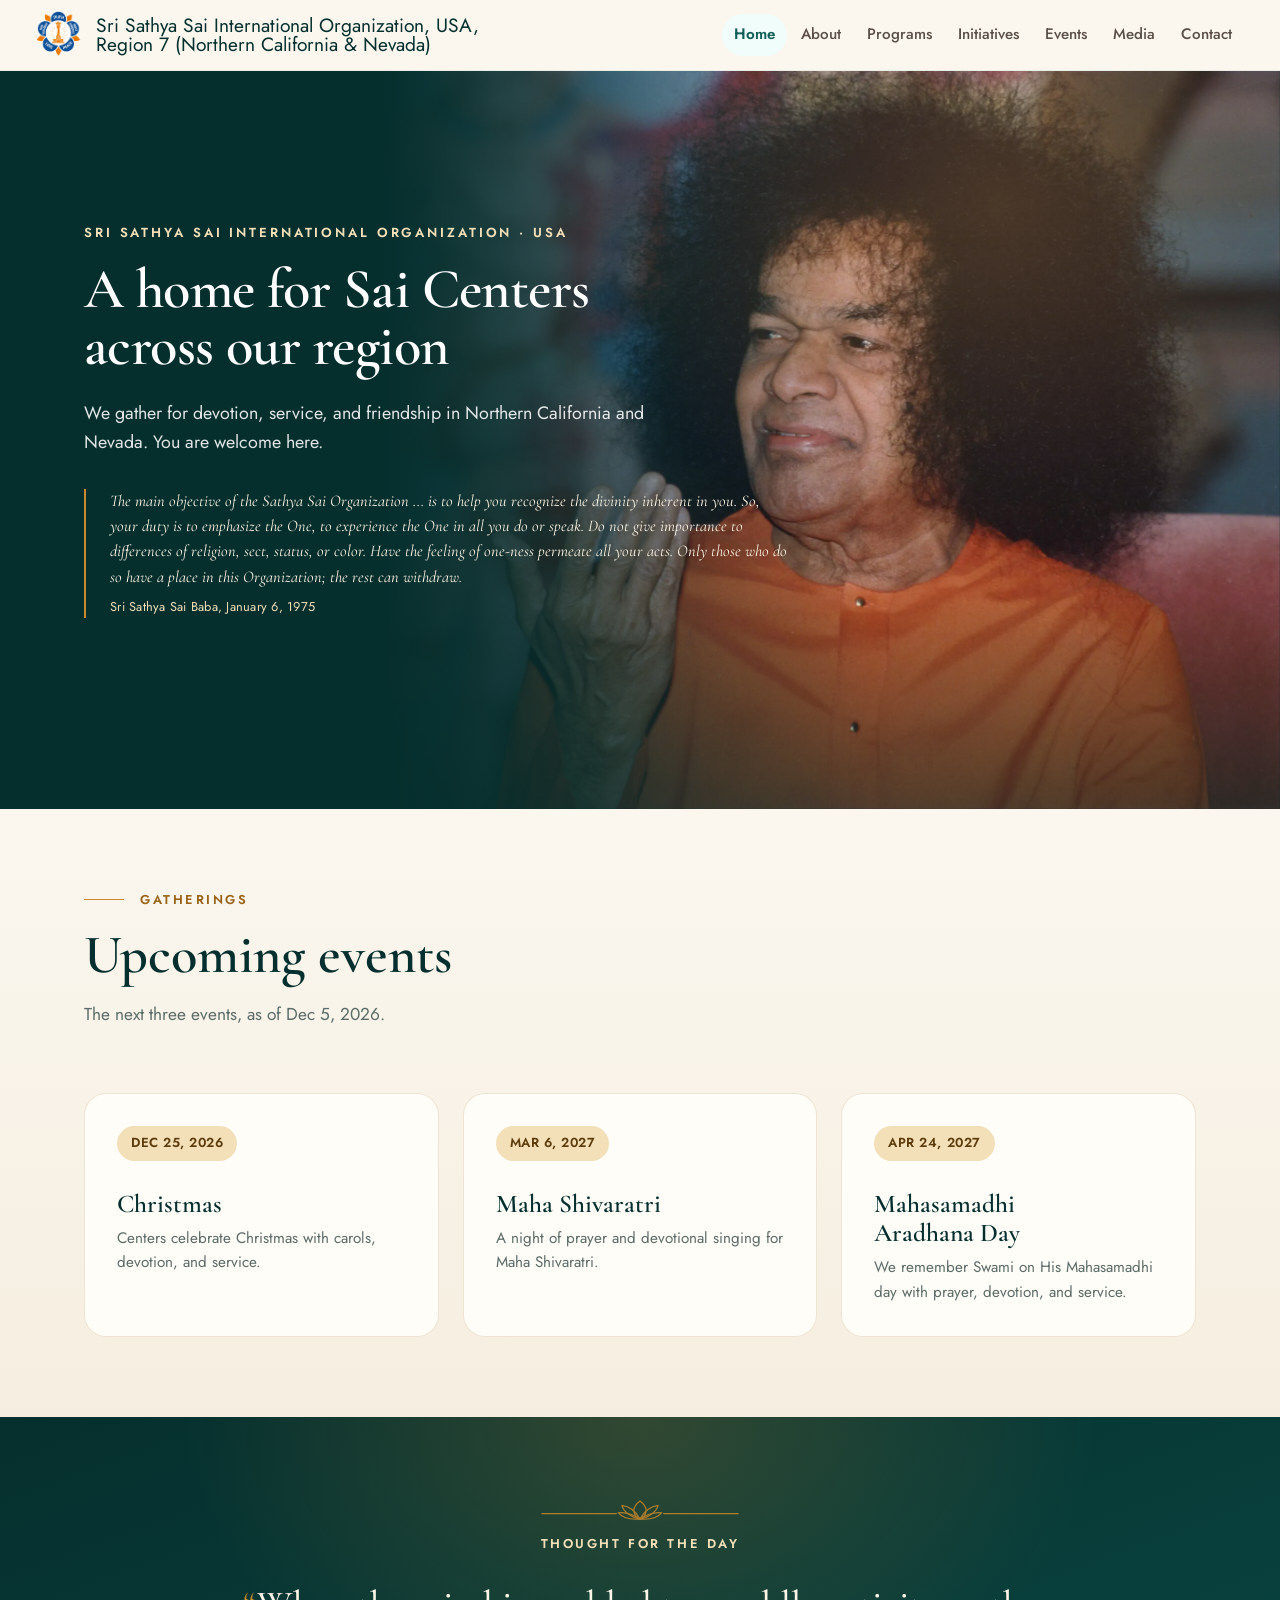
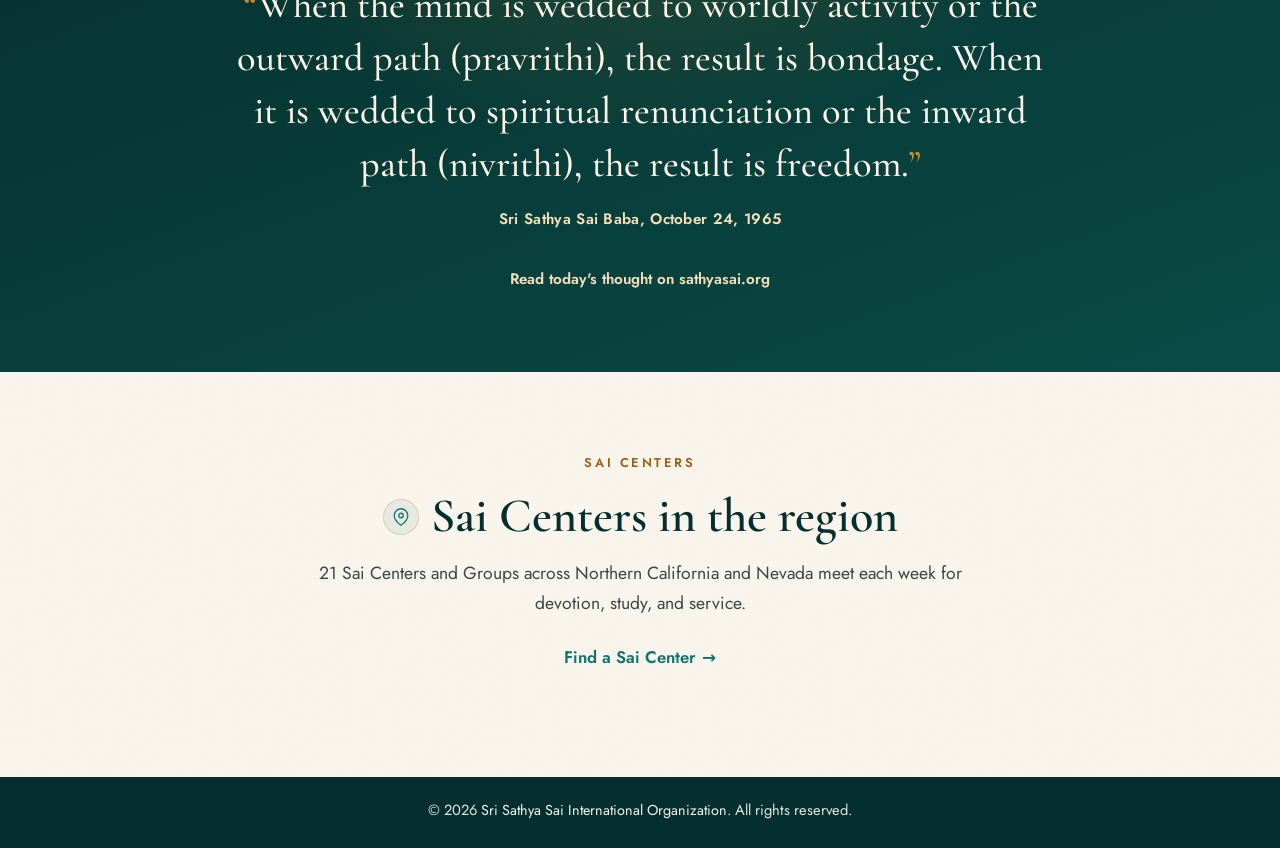
==== index.html @ f4728086 "Preview: put Media above Medical, add Lakshman, and link Thought for the Day to sathyasai.org. Local" ====
<!DOCTYPE html>

<html lang="en">
<head>
<meta charset="utf-8"/>
<meta content="width=device-width, initial-scale=1" name="viewport"/>
<title>Sathya Sai Baba Centers in the Bay Area &amp; Nevada | Region 7</title>
<meta name="description" content="Sri Sathya Sai Baba Centers of USA Region 7 (SSIO) in the Bay Area, Northern California and Nevada. Find a Sai Center near you, bhajans, SSE (Bal Vikas) and service."/>
<meta name="keywords" content="Sathya Sai Baba, Sai Center near me, Sai Centers Bay Area, Sathya Sai Nevada, Region 7, SSIO, SSO, bhajans, SSE, Bal Vikas, SaiCares"/>
<link rel="canonical" href="https://lakshmisravyavedantham.github.io/region7-mockup-a/"/>
<link rel="icon" href="images/new_logo2.png" type="image/png"/>
<meta property="og:type" content="website"/>
<meta property="og:site_name" content="Region 7 Sai Centers"/>
<meta property="og:locale" content="en_US"/>
<meta property="og:url" content="https://lakshmisravyavedantham.github.io/region7-mockup-a/"/>
<meta property="og:title" content="Sathya Sai Baba Centers in the Bay Area &amp; Nevada | Region 7"/>
<meta property="og:description" content="Sri Sathya Sai Baba Centers of USA Region 7 (SSIO) in the Bay Area, Northern California and Nevada. Find a Sai Center near you, bhajans, SSE (Bal Vikas) and service."/>
<meta property="og:image" content="https://lakshmisravyavedantham.github.io/region7-mockup-a/images/ssio-logo.png"/>
<meta property="og:image:width" content="397"/>
<meta property="og:image:height" content="400"/>
<meta property="og:image:alt" content="Sathya Sai International Organization logo"/>
<meta name="twitter:card" content="summary"/>
<meta name="twitter:title" content="Sathya Sai Baba Centers in the Bay Area &amp; Nevada | Region 7"/>
<meta name="twitter:description" content="Sri Sathya Sai Baba Centers of USA Region 7 (SSIO) in the Bay Area, Northern California and Nevada. Find a Sai Center near you, bhajans, SSE (Bal Vikas) and service."/>
<meta name="twitter:image" content="https://lakshmisravyavedantham.github.io/region7-mockup-a/images/ssio-logo.png"/>
<script type="application/ld+json">{"@context":"https://schema.org","@graph":[{"@type":"Organization","@id":"https://lakshmisravyavedantham.github.io/region7-mockup-a/#org","name":"Region 7 Sai Centers","alternateName":["Sri Sathya Sai Baba Centers of USA Region 7","Sathya Sai International Organization USA Region 7","SSIO Region 7"],"url":"https://lakshmisravyavedantham.github.io/region7-mockup-a/","logo":"https://lakshmisravyavedantham.github.io/region7-mockup-a/images/ssio-logo.png","areaServed":[{"@type":"Place","name":"San Francisco Bay Area"},{"@type":"State","name":"California"},{"@type":"State","name":"Nevada"}],"parentOrganization":{"@type":"Organization","name":"Sathya Sai International Organization","url":"https://www.sathyasai.org/"},"sameAs":["https://gab.region7saicenters.org/"]},{"@type":"WebPage","@id":"https://lakshmisravyavedantham.github.io/region7-mockup-a/#page","url":"https://lakshmisravyavedantham.github.io/region7-mockup-a/","name":"Sathya Sai Baba Centers in the Bay Area & Nevada | Region 7","description":"Sri Sathya Sai Baba Centers of USA Region 7 (SSIO) in the Bay Area, Northern California and Nevada. Find a Sai Center near you, bhajans, SSE (Bal Vikas) and service.","isPartOf":{"@type":"WebSite","name":"Region 7 Sai Centers","url":"https://lakshmisravyavedantham.github.io/region7-mockup-a/"},"publisher":{"@id":"https://lakshmisravyavedantham.github.io/region7-mockup-a/#org"},"inLanguage":"en-US"}]}</script>
<link href="https://fonts.googleapis.com" rel="preconnect"/>
<link crossorigin="" href="https://fonts.gstatic.com" rel="preconnect"/>
<link href="https://fonts.googleapis.com/css2?family=Cormorant+Garamond:ital,wght@0,500;0,600;1,500&amp;family=Jost:ital,wght@0,300;0,400;0,500;0,600;0,700;1,400&amp;display=swap" rel="stylesheet"/>
<link data-sanctuary-font="" href="https://fonts.googleapis.com/css2?family=Cormorant+Garamond:ital,wght@0,500;0,600;1,500&amp;display=swap" rel="stylesheet"/><link href="styles.css" rel="stylesheet"/>
</head>
<body class="sanctuary">
<header class="site-header">
<div class="header-inner">
<div class="brand">
<a aria-label="Region 7 Sai Centers home" class="brand-logo-link" href="index.html">
<img alt="" class="brand-logo" height="50" src="images/new_logo2.png" width="48"/>
</a>
<a class="brand-text" href="index.html">
<span class="r7-brand-line">Sri Sathya Sai International Organization, USA,</span> <span class="r7-brand-line">Region 7 (Northern California &amp; Nevada)</span>
</a>
</div>
<button aria-controls="primary-nav" aria-expanded="false" aria-label="Toggle navigation" class="nav-toggle" type="button">
<span aria-hidden="true" class="hamburger"><span></span><span></span><span></span></span>
</button>
<nav aria-label="Primary" class="primary" id="primary-nav">
<ul>
<li><a aria-current="page" href="index.html">Home</a></li>
<li><a href="about.html">About</a></li>
<li><a href="programs.html">Programs</a></li>
<li><a href="initiatives.html">Initiatives</a></li>
<li><a href="events.html">Events</a></li>
<li><a href="media.html">Media</a></li>
<li><a href="contact.html">Contact</a></li>
</ul>
</nav>
</div>
</header>
<main><section class="sx-hero sx-hero-home sx-hero-qsmall">
<picture class="sx-hero-pic"><source media="(max-width: 760px)" srcset="images/sanctuary/home-m.webp" type="image/webp"/><source media="(max-width: 760px)" srcset="images/sanctuary/home-m.jpg"/><source srcset="images/sanctuary/home-2000.webp" type="image/webp"/><img alt="Sri Sathya Sai Baba" fetchpriority="high" height="1583" src="images/sanctuary/home-2000.jpg" style="--pos:50% 48%" width="2000"/></picture>
<div aria-hidden="true" class="sx-hero-shade"></div>
<div class="rd-wrap sx-hero-in">
<p class="rd-eyebrow">Sri Sathya Sai International Organization · USA</p>
<h1 class="sx-long">A home for Sai Centers across our region</h1>
<p class="rd-hero-lead">We gather for devotion, service, and friendship in Northern California and Nevada. You are welcome here.</p>
<figure class="rd-hero-q"><blockquote>The main objective of the Sathya Sai Organization ... is to help you recognize the divinity inherent in you. So, your duty is to emphasize the One, to experience the One in all you do or speak. Do not give importance to differences of religion, sect, status, or color. Have the feeling of one-ness permeate all your acts. Only those who do so have a place in this Organization; the rest can withdraw.</blockquote><figcaption>Sri Sathya Sai Baba, January 6, 1975</figcaption></figure>
</div>
</section><section class="rd-sec sx-upcoming" id="events"><div class="rd-wrap"><header class="rd-head" data-reveal=""><p class="rd-kicker"><span>Gatherings</span></p><h2>Upcoming events</h2><p class="rd-sub-lead">The next three events, as of <span id="events-asof">Oct 7, 2026</span>.</p></header><div class="card-grid-3" id="upcoming-events">
<article class="card">
<span class="tag">Oct 20, 2026</span>
<h3>Avatar Declaration Day</h3>
<p>We mark Avatar Declaration Day with devotion and study across centers.</p>
</article>
<article class="card">
<span class="tag">Nov 14–15, 2026</span>
<h3>Global Akhanda Bhajans</h3>
<p>Regional 24-hour akhanda bhajan at Aria University, Milpitas.</p>
<div class="r7-card-actions"><a class="card-link" href="https://region7saicenters.org/region7new/gab/" rel="noopener" target="_blank">GAB site 2026</a><button type="button" class="r7-live-btn" data-r7-live-open><span class="r7-live-dot" aria-hidden="true"></span>Live Streaming<svg class="r7-live-play" aria-hidden="true" viewBox="0 0 24 24" width="13" height="13"><path d="M8 5v14l11-7z" fill="currentColor"/></svg></button></div>
</article>
<article class="card">
<span class="tag">Nov 23, 2026</span>
<h3>Swami's Birthday</h3>
<p>Centers and the region celebrate Sri Sathya Sai Baba's Birthday each year.</p>
</article>
</div></div></section><section class="rd-sec sx-thought" id="thought"><div class="rd-wrap"><figure aria-live="polite" class="thought" data-thought="">
<span class="thought-orn"><svg aria-hidden="true" class="lotus-line" focusable="false" viewbox="0 0 220 28"><path d="M2 18 H84"></path><path d="M136 18 H218"></path><path d="M110 4 C102 10 100 18 110 24 C120 18 118 10 110 4 Z"></path><path d="M110 24 C100 22 92 16 90 9 C98 10 105 15 110 24 Z"></path><path d="M110 24 C120 22 128 16 130 9 C122 10 115 15 110 24 Z"></path><path d="M110 24 C98 25 90 22 86 17 C95 16 103 19 110 24 Z"></path><path d="M110 24 C122 25 130 22 134 17 C125 16 117 19 110 24 Z"></path></svg></span>
<p class="thought-label">Thought for the day</p>
<blockquote class="thought-text">There is only one Caste, the Caste of Humanity; There is only one Religion, the Religion of Love; There is only one Language, the Language of the Heart; There is only One God, and He is Omnipresent.</blockquote>
<figcaption class="thought-cite">Sathya Sai Baba</figcaption>
<p class="thought-source"><a href="https://www.sathyasai.org/" rel="noopener" target="_blank">Read today's thought on sathyasai.org</a></p>
</figure></div></section><section class="rd-sec sx-centers" id="centers"><div class="rd-wrap"><div class="sx-centers-cta" data-reveal=""><p class="rd-kicker"><span>Sai Centers</span></p><div class="rd-ihead"><span class="rd-medal"><svg aria-hidden="true" class="ico" focusable="false" viewbox="0 0 24 24"><path d="M21 10c0 7-9 13-9 13s-9-6-9-13a9 9 0 0 1 18 0z"></path><circle cx="12" cy="10" r="3"></circle></svg></span><h2>Sai Centers in the region</h2></div><p>21 Sai Centers and Groups across Northern California and Nevada meet each week for devotion, study, and service.</p><p><a class="rd-link" href="about.html#centers"><span>Find a Sai Center</span></a></p></div></div></section></main>
<footer>
<div class="footer-credit">
<p>© 2026 <a href="https://www.sathyasai.org/" rel="noopener" target="_blank">Sri Sathya Sai International Organization</a>. All rights reserved.</p>
</div>
</footer>
<script defer="" src="nav.js"></script><script defer="" src="sanctuary.js"></script>
<script defer="" src="events-data.js"></script>
<script defer="" src="events.js"></script>
<script defer="" src="thoughts-data.js"></script>
<script defer="" src="thought.js"></script>
<script defer="" src="anim.js"></script>
<div class="r7-live-modal" id="r7-live-modal" role="dialog" aria-modal="true" aria-labelledby="r7-live-title" hidden>
<div class="r7-live-backdrop" data-r7-live-close></div>
<div class="r7-live-card">
<button type="button" class="r7-live-x" data-r7-live-close aria-label="Close">&times;</button>
<div class="r7-live-icon" aria-hidden="true"><span class="r7-live-dot"></span></div>
<h2 id="r7-live-title" class="r7-live-title">Live Streaming</h2>
<p class="r7-live-text">Live streaming starts <strong>Saturday, November 14, 2026</strong> at <strong>5:00 PM PT</strong></p>
<div class="r7-live-actions"><button type="button" class="r7-live-close" data-r7-live-close>Close</button></div>
</div>
</div>
<script>
(function(){var m=document.getElementById('r7-live-modal');if(!m)return;var last;
function open(e){e.preventDefault();last=document.activeElement;m.hidden=false;document.body.classList.add('r7-modal-open');m.querySelector('.r7-live-close').focus();}
function close(){m.hidden=true;document.body.classList.remove('r7-modal-open');if(last)last.focus();}
document.addEventListener('click',function(e){var b=e.target.closest('[data-r7-live-open]');if(b)open(e);else if(e.target.closest('[data-r7-live-close]'))close();});
document.addEventListener('keydown',function(e){if(e.key==='Escape'&&!m.hidden)close();});})();
</script>
</body>
</html>
---- styles.css ----
/* Mockup A · Region 7 · modern layout + teal palette
   Primary teal #0f766e · deep teal hero · orange CTA kept (Oct 6 2026) */
:root {
  /* Teal system */
  --teal: #0f766e;
  --teal-mid: #0d9488;
  --teal-dark: #115e59;
  --teal-deep: #042f2e;
  --teal-soft: #ccfbf1;
  --teal-wash: #f0fdfa;
  --teal-soft-2: #99f6e4;
  /* Legacy green aliases → teal (any leftover refs) */
  --green: var(--teal);
  --green-mid: var(--teal-mid);
  --green-dark: var(--teal-dark);
  --green-deep: var(--teal-deep);
  --green-soft: var(--teal-soft-2);
  --green-soft-2: var(--teal-soft-2);
  --green-wash: var(--teal-wash);
  --green-bright: #14b8a6;
  --green-tip: #2dd4bf;
  --green-tip-dark: #0d9488;
  --green-soft-bg: var(--teal-soft);
  --green-pale: #e6fffa;
  /* Oranges / golds — CTA kept */
  --accent: #e84b00;
  --accent-hover: #d24e10;
  --accent-soft: #ffae6c;
  --accent-peach: #ffa054;
  --accent-ink: #5b2703;
  /* Cream / neutrals */
  --cream: #f7faf9;
  --cream-deep: #e7f3f0;
  --ink: #042f2e;
  --text: #262626;
  --muted: #594f46;
  --line: #e8efed;
  --white: #ffffff;
  --surface: #f7faf9;
  --shadow-sm: 0 1px 2px rgba(15, 118, 110, 0.04);
  --shadow: 0 8px 28px rgba(15, 118, 110, 0.07);
  --radius: 14px;
  --radius-lg: 22px;
  --max: 1120px;
  --nav-h: 70px;
  --font: "Jost", system-ui, -apple-system, BlinkMacSystemFont, "Segoe UI", sans-serif;
}

* { box-sizing: border-box; margin: 0; padding: 0; }

html { scroll-behavior: smooth; }

body {
  font-family: var(--font);
  color: var(--text);
  background: var(--white);
  line-height: 1.7;
  font-size: 16px;
  font-weight: 400;
  -webkit-font-smoothing: antialiased;
}

/* Soft modern page wash (cream, not Church parchment gif) */
body::before {
  content: none;
}

img { max-width: 100%; display: block; }
a { color: var(--teal); text-decoration: none; }
a:hover { color: var(--teal-dark); text-decoration: underline; }
ul { list-style: none; }

.mockup-banner {
  background: var(--teal-deep);
  color: rgba(255, 255, 255, 0.75);
  text-align: center;
  font-size: 11px;
  font-weight: 600;
  letter-spacing: 0.04em;
  text-transform: uppercase;
  padding: 6px 12px;
}

/* —— Sticky nav —— */
.site-header {
  position: sticky;
  top: 0;
  z-index: 50;
  background: rgba(255, 255, 255, 0.92);
  backdrop-filter: blur(16px);
  -webkit-backdrop-filter: blur(16px);
  border-bottom: 1px solid rgba(15, 118, 110, 0.08);
  box-shadow: none;
}

.header-inner {
  max-width: var(--max);
  margin: 0 auto;
  padding: 0 28px;
  min-height: var(--nav-h);
  display: flex;
  align-items: center;
  justify-content: space-between;
  gap: 24px;
}

.brand {
  display: flex;
  align-items: center;
  gap: 12px;
  flex-shrink: 0;
}

.brand a { color: inherit; text-decoration: none; }

.brand-logo-link {
  display: block;
  flex-shrink: 0;
  line-height: 0;
  text-decoration: none !important;
}

.brand-logo {
  width: 48px;
  height: 50px;
  object-fit: contain;
  display: block;
}

/* legacy text mark kept for footer only */
.brand-mark {
  width: 40px;
  height: 40px;
  border-radius: 10px;
  background: var(--teal);
  color: var(--white);
  display: grid;
  place-items: center;
  font-weight: 700;
  font-size: 13px;
  letter-spacing: -0.02em;
}

.brand-text strong {
  display: block;
  font-size: 1rem;
  font-weight: 600;
  color: var(--ink);
  line-height: 1.25;
  letter-spacing: -0.01em;
}

.brand-text span {
  display: block;
  font-size: 0.72rem;
  color: var(--muted);
  margin-top: 1px;
}

nav.primary ul {
  display: flex;
  align-items: center;
  gap: 2px;
  flex-wrap: wrap;
}

nav.primary a {
  display: block;
  font-size: 0.95rem;
  font-weight: 500;
  color: var(--muted);
  padding: 8px 12px;
  border-radius: 999px;
  text-decoration: none;
  transition: color 0.15s, background 0.15s;
}

nav.primary a:hover {
  color: var(--teal-dark);
  background: var(--teal-wash);
  text-decoration: none;
}

nav.primary a[aria-current="page"] {
  color: var(--teal-dark);
  background: var(--teal-wash);
  font-weight: 600;
}

.header-cta {
  flex-shrink: 0;
  font-size: 0.82rem;
  font-weight: 600;
  color: var(--white) !important;
  background: var(--teal);
  border-radius: 999px;
  padding: 9px 16px;
  text-decoration: none !important;
  white-space: nowrap;
  transition: background 0.15s;
}

.header-cta:hover {
  background: var(--teal-dark);
  color: var(--white) !important;
}

/* —— Buttons —— */
.btn {
  display: inline-flex;
  align-items: center;
  justify-content: center;
  gap: 6px;
  font-family: inherit;
  font-size: 0.9rem;
  font-weight: 600;
  padding: 12px 22px;
  border-radius: 999px;
  border: 1.5px solid transparent;
  cursor: pointer;
  text-decoration: none !important;
  transition: background 0.15s, border-color 0.15s, transform 0.15s;
}

.btn:hover { transform: translateY(-1px); }

.btn-primary {
  background: var(--accent);
  color: var(--white);
  border-color: var(--accent);
}
.btn-primary:hover {
  background: var(--accent-hover);
  border-color: var(--accent-hover);
  color: var(--white);
}

.btn-white {
  background: var(--white);
  color: var(--teal-dark);
  border-color: var(--white);
}
.btn-white:hover {
  background: var(--teal-soft);
  color: var(--teal-dark);
}

.btn-ghost {
  background: transparent;
  color: var(--white);
  border-color: rgba(255, 255, 255, 0.45);
}
.btn-ghost:hover {
  background: rgba(255, 255, 255, 0.1);
  color: var(--white);
}

.btn-outline {
  background: transparent;
  color: var(--teal);
  border-color: var(--teal);
}
.btn-outline:hover {
  background: var(--teal-wash);
  color: var(--teal-dark);
}

.btn-soft {
  background: var(--teal-wash);
  color: var(--teal-dark);
  border-color: var(--teal-soft);
}
.btn-soft:hover {
  background: var(--teal-soft);
  color: var(--teal-dark);
}

.cta-row {
  display: flex;
  flex-wrap: wrap;
  gap: 12px;
  margin-top: 28px;
}

/* —— Hero: one focus event —— */
.hero {
  background:
    radial-gradient(ellipse 80% 70% at 90% 10%, rgba(45, 212, 191, 0.18), transparent 55%),
    linear-gradient(160deg, #063a38 0%, var(--teal-dark) 55%, #0f766e 100%);
  color: var(--white);
  padding: 56px 28px 64px;
  position: relative;
  overflow: hidden;
}

.hero::after {
  content: "";
  position: absolute;
  inset: auto -10% -40% 40%;
  height: 70%;
  background: radial-gradient(circle, rgba(149, 210, 178, 0.18), transparent 65%);
  pointer-events: none;
}

.hero-inner {
  max-width: var(--max);
  margin: 0 auto;
  display: grid;
  grid-template-columns: 1.15fr 0.85fr;
  gap: 48px;
  align-items: center;
  position: relative;
  z-index: 1;
}

.hero-kicker {
  display: inline-block;
  font-size: 0.8rem;
  font-weight: 500;
  letter-spacing: 0.06em;
  text-transform: uppercase;
  color: rgba(204, 251, 241, 0.9);
  margin-bottom: 14px;
}

.hero h1 {
  font-size: clamp(1.85rem, 4vw, 2.75rem);
  font-weight: 600;
  line-height: 1.2;
  letter-spacing: -0.015em;
  margin-bottom: 14px;
  max-width: 14em;
}

.hero .lead {
  font-size: 1.1rem;
  line-height: 1.6;
  color: rgba(255, 255, 255, 0.85);
  max-width: 32em;
}

.hero-card {
  background: var(--white);
  color: var(--text);
  border-radius: var(--radius-lg);
  padding: 28px 28px 26px;
  box-shadow: var(--shadow);
}

.hero-card .eyebrow {
  font-size: 0.72rem;
  font-weight: 700;
  letter-spacing: 0.08em;
  text-transform: uppercase;
  color: var(--teal);
  margin-bottom: 10px;
}

.hero-card h2 {
  font-size: 1.35rem;
  font-weight: 700;
  color: var(--ink);
  line-height: 1.3;
  margin-bottom: 8px;
}

.hero-card .meta {
  font-size: 0.9rem;
  color: var(--muted);
  margin-bottom: 14px;
}

.hero-card p {
  font-size: 0.95rem;
  color: var(--muted);
  margin-bottom: 20px;
  line-height: 1.55;
}

.hero-card .cta-row { margin-top: 0; }

.hero-solo .hero-inner {
  grid-template-columns: 1fr;
  max-width: 42rem;
}

.hero-solo h1 { max-width: none; }

/* Short link-out teaser (not a GAB detail dump) */
.promo-strip {
  background: var(--cream);
  border-bottom: 1px solid var(--teal-soft);
  padding: 18px 28px;
}

.promo-strip-inner {
  max-width: var(--max);
  margin: 0 auto;
  display: flex;
  flex-wrap: wrap;
  align-items: center;
  justify-content: space-between;
  gap: 14px 24px;
}

.promo-strip p {
  margin: 0;
  font-size: 0.98rem;
  color: var(--text);
  line-height: 1.45;
}

.promo-strip strong { color: var(--ink); }

/* —— Page intro (inner pages) —— */
.page-hero {
  background: #f4faf8;
  border-bottom: 1px solid rgba(15, 118, 110, 0.08);
  padding: 40px 28px 36px;
}

.page-hero-inner {
  max-width: var(--max);
  margin: 0 auto;
}

.page-hero .eyebrow {
  font-size: 0.75rem;
  font-weight: 700;
  letter-spacing: 0.1em;
  text-transform: uppercase;
  color: var(--teal);
  margin-bottom: 10px;
}

.page-hero h1 {
  font-size: clamp(1.7rem, 3vw, 2.25rem);
  font-weight: 600;
  color: var(--ink);
  letter-spacing: -0.015em;
  line-height: 1.25;
  margin-bottom: 12px;
}

.page-hero .lead {
  font-size: 1.08rem;
  color: var(--muted);
  max-width: 36em;
  line-height: 1.6;
}

/* —— Sections —— */
.section {
  padding: 56px 28px;
}

.section-alt {
  background: #eef8f5;
}

.section-cream {
  background: var(--cream);
}

.section-inner {
  max-width: var(--max);
  margin: 0 auto;
}

.section-label {
  font-size: 0.78rem;
  font-weight: 500;
  letter-spacing: 0.08em;
  text-transform: uppercase;
  color: var(--teal-mid);
  margin-bottom: 8px;
}

.section-head {
  margin-bottom: 28px;
  max-width: 38em;
}

.section-head h2 {
  font-size: clamp(1.35rem, 2.4vw, 1.75rem);
  font-weight: 600;
  color: var(--ink);
  letter-spacing: -0.015em;
  line-height: 1.3;
  margin-bottom: 8px;
}

.section-head p {
  color: var(--muted);
  font-size: 1.02rem;
}

.section-head.row {
  display: flex;
  align-items: flex-end;
  justify-content: space-between;
  gap: 20px;
  max-width: none;
  flex-wrap: wrap;
}

.section-head.row .text { max-width: 36em; }

.link-more {
  font-size: 0.9rem;
  font-weight: 600;
  color: var(--teal);
  white-space: nowrap;
}

/* —— Two column —— */
.split {
  display: grid;
  grid-template-columns: 1.1fr 0.9fr;
  gap: 56px;
  align-items: start;
}

.split-tight {
  display: grid;
  grid-template-columns: 1fr 1fr;
  gap: 24px;
}

.split-wide-side {
  display: grid;
  grid-template-columns: 1.4fr 0.8fr;
  gap: 40px;
  align-items: start;
}

/* —— Cards —— clearer soft teal fills (laptop + mobile) */
.card {
  background: #eaf7f3;
  border: 1px solid rgba(15, 118, 110, 0.16);
  border-radius: 18px;
  padding: 22px 22px 24px;
  box-shadow: none;
  transition: box-shadow 0.2s, border-color 0.2s, transform 0.2s, background 0.2s;
}

.card:hover {
  box-shadow: var(--shadow-sm);
  border-color: rgba(15, 118, 110, 0.28);
  background: #e2f4ef;
  transform: translateY(-1px);
}

.card-featured {
  border-color: rgba(13, 148, 136, 0.30);
  background: #dcf3ec;
}

.card .tag {
  display: inline-block;
  font-size: 0.7rem;
  font-weight: 700;
  letter-spacing: 0.06em;
  text-transform: uppercase;
  color: var(--teal-dark);
  background: #c8eee5;
  padding: 4px 10px;
  border-radius: 999px;
  margin-bottom: 12px;
}

.card h3 {
  font-size: 1.1rem;
  font-weight: 700;
  color: var(--ink);
  margin-bottom: 8px;
  line-height: 1.3;
}

.card p {
  font-size: 0.95rem;
  color: var(--muted);
  line-height: 1.55;
}

.card ul {
  margin-top: 12px;
  display: grid;
  gap: 6px;
}

.card ul li {
  font-size: 0.9rem;
  color: var(--muted);
  padding-left: 16px;
  position: relative;
}

.card ul li::before {
  content: "";
  width: 5px;
  height: 5px;
  border-radius: 50%;
  background: var(--teal-mid);
  position: absolute;
  left: 0;
  top: 0.55em;
}

.card .card-link {
  display: inline-block;
  margin-top: 14px;
  font-size: 0.88rem;
  font-weight: 600;
  color: var(--teal);
}

.card-grid {
  display: grid;
  grid-template-columns: repeat(3, 1fr);
  gap: 20px;
}

.card-grid-2 {
  display: grid;
  grid-template-columns: repeat(2, 1fr);
  gap: 20px;
}

.card-grid-3 {
  display: grid;
  grid-template-columns: repeat(3, 1fr);
  gap: 18px;
}


.card-grid-4 {
  display: grid;
  grid-template-columns: repeat(2, 1fr);
  gap: 20px;
}

/* —— Event / news rows —— */
.event-list {
  display: grid;
  gap: 0;
}

.event-row {
  display: grid;
  grid-template-columns: 88px 1fr auto;
  gap: 20px;
  align-items: center;
  padding: 22px 0;
  border-bottom: 1px solid var(--line);
}

.event-row:first-child { padding-top: 0; }
.event-row:last-child { border-bottom: none; padding-bottom: 0; }

.event-date {
  text-align: center;
  background: #cfeee6;
  border: 1px solid rgba(15, 118, 110, 0.14);
  border-radius: 12px;
  padding: 10px 8px;
  line-height: 1.2;
}

.event-date .month {
  display: block;
  font-size: 0.7rem;
  font-weight: 700;
  letter-spacing: 0.06em;
  text-transform: uppercase;
  color: var(--teal);
}

.event-date .day {
  display: block;
  font-size: 1.25rem;
  font-weight: 700;
  color: var(--ink);
  margin-top: 2px;
}

.event-row h3 {
  font-size: 1.05rem;
  font-weight: 700;
  color: var(--ink);
  margin-bottom: 4px;
}

.event-row p {
  font-size: 0.9rem;
  color: var(--muted);
}

.event-row .go {
  font-size: 0.85rem;
  font-weight: 600;
  color: var(--teal);
  white-space: nowrap;
}

/* —— Focus band (secondary event / care) —— */
.focus-band {
  background: var(--teal-deep);
  color: var(--white);
  padding: 48px 28px;
}

.focus-band-inner {
  max-width: var(--max);
  margin: 0 auto;
  display: flex;
  align-items: center;
  justify-content: space-between;
  gap: 28px;
  flex-wrap: wrap;
}

.focus-band h2 {
  font-size: 1.35rem;
  font-weight: 700;
  margin-bottom: 6px;
}

.focus-band p {
  color: rgba(255, 255, 255, 0.8);
  font-size: 0.98rem;
  max-width: 36em;
}

/* —— Side panel —— */
.side-panel {
  background: #e8f6f2;
  border: 1px solid rgba(15, 118, 110, 0.14);
  border-radius: var(--radius-lg);
  padding: 28px;
}

.side-panel h3 {
  font-size: 1rem;
  font-weight: 700;
  color: var(--ink);
  margin-bottom: 8px;
}

.side-panel p {
  font-size: 0.92rem;
  color: var(--muted);
  margin-bottom: 16px;
}

.side-panel .divider {
  height: 1px;
  background: var(--line);
  margin: 20px 0;
}

.stat-row {
  display: grid;
  grid-template-columns: 1fr 1fr;
  gap: 16px;
}

.stat {
  text-align: left;
}

.stat strong {
  display: block;
  font-size: 1.5rem;
  font-weight: 700;
  color: var(--teal);
  letter-spacing: -0.02em;
}

.stat span {
  font-size: 0.8rem;
  color: var(--muted);
}

/* —— Subnav —— */
.subnav {
  display: flex;
  flex-wrap: wrap;
  gap: 8px;
  margin-bottom: 32px;
}

.subnav a {
  font-size: 0.85rem;
  font-weight: 600;
  color: var(--teal-dark);
  background: var(--teal-wash);
  border: 1px solid transparent;
  border-radius: 999px;
  padding: 8px 14px;
  text-decoration: none;
}

.subnav a:hover {
  background: var(--teal-soft);
  text-decoration: none;
}

/* —— Content blocks —— */
.prose {
  max-width: 40em;
  color: var(--muted);
  font-size: 1.02rem;
}

.prose p + p { margin-top: 12px; }
.prose strong { color: var(--ink); }

.content-block {
  padding: 28px 0;
  border-bottom: 1px solid var(--line);
}

.content-block:last-child { border-bottom: none; }

.content-block h3 {
  font-size: 1.2rem;
  font-weight: 700;
  color: var(--ink);
  margin-bottom: 10px;
}

.content-block p {
  color: var(--muted);
  font-size: 1rem;
  max-width: 40em;
}

.content-block .card-link {
  display: inline-block;
  margin-top: 12px;
  font-weight: 600;
  font-size: 0.9rem;
}

/* —— Timeline —— */
.timeline {
  display: grid;
  gap: 0;
  border-left: 2px solid var(--teal-soft);
  margin-left: 6px;
  padding-left: 28px;
}

.timeline li {
  position: relative;
  padding-bottom: 32px;
}

.timeline li:last-child { padding-bottom: 0; }

.timeline li::before {
  content: "";
  width: 12px;
  height: 12px;
  border-radius: 50%;
  background: var(--teal);
  border: 3px solid var(--white);
  box-shadow: 0 0 0 2px var(--teal-soft);
  position: absolute;
  left: -35px;
  top: 4px;
}

.timeline .when {
  font-size: 0.75rem;
  font-weight: 700;
  letter-spacing: 0.04em;
  text-transform: uppercase;
  color: var(--teal);
  margin-bottom: 6px;
}

.timeline h3 {
  font-size: 1.15rem;
  font-weight: 700;
  color: var(--ink);
  margin-bottom: 4px;
}

.timeline p {
  font-size: 0.95rem;
  color: var(--muted);
  margin-bottom: 8px;
}

.timeline a {
  font-size: 0.88rem;
  font-weight: 600;
}

/* —— Contact —— */
.role-list { display: grid; gap: 10px; }

.role-item {
  background: var(--white);
  border: 1px solid var(--line);
  border-radius: var(--radius);
  padding: 14px 16px;
  display: flex;
  justify-content: space-between;
  gap: 12px;
  flex-wrap: wrap;
  align-items: center;
}

.role-item strong {
  display: block;
  color: var(--ink);
  font-weight: 700;
  font-size: 0.95rem;
}

.role-item span {
  color: var(--muted);
  font-size: 0.85rem;
}

.role-item a {
  font-weight: 600;
  font-size: 0.85rem;
}

.form-panel {
  background: var(--surface);
  border: 1px solid var(--line);
  border-radius: var(--radius-lg);
  padding: 28px;
}

.form-panel label {
  display: block;
  font-size: 0.8rem;
  font-weight: 650;
  color: var(--ink);
  margin-bottom: 6px;
}

.form-panel .field { margin-bottom: 16px; }

.form-panel input,
.form-panel select,
.form-panel textarea {
  width: 100%;
  padding: 11px 14px;
  border: 1px solid var(--line);
  border-radius: 10px;
  font: inherit;
  color: var(--text);
  background: var(--white);
  transition: border-color 0.15s;
}

.form-panel input:focus,
.form-panel select:focus,
.form-panel textarea:focus {
  outline: none;
  border-color: var(--teal-mid);
  box-shadow: 0 0 0 3px var(--teal-soft);
}

.form-panel textarea { min-height: 120px; resize: vertical; }

.form-panel .hint {
  font-size: 0.8rem;
  color: var(--muted);
  margin-top: 14px;
}

/* —— Map placeholder —— */
.map-placeholder {
  background: var(--teal-wash);
  border: 1px dashed var(--teal-mid);
  border-radius: var(--radius-lg);
  padding: 48px 24px;
  text-align: center;
}

.map-placeholder strong {
  display: block;
  color: var(--ink);
  font-size: 1.05rem;
  margin-bottom: 6px;
}

.map-placeholder p {
  color: var(--muted);
  font-size: 0.92rem;
  max-width: 28em;
  margin: 0 auto;
}

/* —— Footer —— */
footer {
  background: var(--teal-deep);
  color: rgba(255, 255, 255, 0.85);
  padding: 0 0 28px;
}

.footer-inner {
  max-width: var(--max);
  margin: 0 auto;
  display: grid;
  grid-template-columns: 1.6fr 1fr 1fr 1fr;
  gap: 40px;
}

.footer-brand .mark {
  width: 36px;
  height: 36px;
  border-radius: 9px;
  background: var(--teal);
  color: var(--white);
  display: grid;
  place-items: center;
  font-weight: 700;
  font-size: 12px;
  margin-bottom: 14px;
}

.footer-brand p {
  font-size: 0.9rem;
  line-height: 1.55;
  opacity: 0.85;
  max-width: 22em;
}

footer h3 {
  font-size: 0.72rem;
  font-weight: 700;
  letter-spacing: 0.08em;
  text-transform: uppercase;
  color: var(--teal-soft);
  margin-bottom: 14px;
}

footer ul { display: grid; gap: 8px; }

footer a {
  color: rgba(255, 255, 255, 0.8);
  font-size: 0.9rem;
  text-decoration: none;
}

footer a:hover {
  color: var(--white);
  text-decoration: underline;
}

.footer-bottom {
  max-width: var(--max);
  margin: 0 auto;
  padding: 18px 28px 0;
  border-top: 1px solid rgba(255, 255, 255, 0.1);
  font-size: 0.78rem;
  opacity: 0.55;
  text-align: center;
}

/* —— Responsive —— */
@media (max-width: 960px) {
  .hero-inner,
  .split,
  .split-wide-side,
  .card-grid,
  .footer-inner {
    grid-template-columns: 1fr;
  }

  .card-grid-2,
  .card-grid-3,
  .card-grid-4,
  .split-tight {
    grid-template-columns: 1fr;
  }

  .header-inner {
    flex-wrap: nowrap;
    padding: 10px 16px;
    gap: 12px;
  }

  .nav-toggle { display: inline-flex; }

  nav.primary {
    display: none;
    order: 3;
    width: 100%;
    padding: 4px 0 10px;
  }

  .site-header.is-nav-open nav.primary {
    display: block;
  }

  nav.primary ul {
    flex-direction: column;
    align-items: stretch;
    gap: 2px;
  }

  nav.primary a {
    padding: 12px 14px;
    border-radius: 12px;
  }

  .hero { padding: 40px 20px 48px; }
  .section { padding: 44px 20px; }
  .promo-strip { padding: 16px 20px; }
  .promo-strip-inner { align-items: flex-start; }
  .section { padding: 52px 20px; }

  .event-row {
    grid-template-columns: 72px 1fr;
  }
  .event-row .go { grid-column: 2; }
}

@media (max-width: 600px) {
  .brand-text span { display: none; }
  .header-cta { padding: 8px 12px; font-size: 0.78rem; }
}


/* Live-color utilities */
.eyebrow-accent { color: var(--accent) !important; }
.hero-card .eyebrow { color: var(--accent); }
.tag-orange {
  color: var(--accent-ink);
  background: var(--cream-deep);
}
.mockup-banner {
  background: var(--green-deep);
}


/* —— Home v3: centers map + list —— */
.list-heading {
  font-size: 0.95rem;
  font-weight: 700;
  color: var(--ink);
  margin: 0 0 16px;
  letter-spacing: -0.01em;
}

.tag-muted {
  color: var(--muted) !important;
  background: #f3f4f6 !important;
}

.card-past {
  opacity: 0.92;
  background: #fafafa;
}

.map-wrap {
  margin-bottom: 28px;
}

.map-frame {
  position: relative;
  border-radius: var(--radius-lg);
  overflow: hidden;
  border: 1px solid rgba(15, 118, 110, 0.18);
  box-shadow:
    0 1px 2px rgba(15, 118, 110, 0.04),
    0 10px 28px rgba(4, 47, 46, 0.08);
  background:
    linear-gradient(180deg, rgba(15, 118, 110, 0.06), transparent 42%),
    var(--teal-wash);
  height: 480px;
  isolation: isolate;
}

.map-frame::after {
  content: "";
  position: absolute;
  inset: 0;
  border-radius: inherit;
  pointer-events: none;
  box-shadow: inset 0 0 0 1px rgba(255, 255, 255, 0.35);
  z-index: 2;
}

.map-badge {
  position: absolute;
  top: 14px;
  left: 14px;
  z-index: 3;
  display: inline-flex;
  align-items: center;
  gap: 8px;
  padding: 8px 14px;
  border-radius: 999px;
  background: rgba(4, 47, 46, 0.88);
  color: #fff;
  font-size: 0.78rem;
  font-weight: 650;
  letter-spacing: 0.01em;
  backdrop-filter: blur(8px);
  box-shadow: 0 8px 24px rgba(4, 47, 46, 0.28);
  pointer-events: none;
}

.map-badge-dot {
  width: 8px;
  height: 8px;
  border-radius: 50%;
  background: #f87171;
  box-shadow: 0 0 0 3px rgba(248, 113, 113, 0.28);
  flex: 0 0 auto;
}

.map-frame iframe {
  position: absolute;
  inset: 0;
  width: 100%;
  height: 100%;
  border: 0;
  display: block;
  background: var(--teal-wash);
}

.map-footnote {
  margin: 12px 4px 0;
  font-size: 0.82rem;
  color: var(--muted);
  line-height: 1.45;
}

.map-footnote a {
  font-weight: 600;
}

.centers-grid {
  display: grid;
  grid-template-columns: repeat(2, 1fr);
  gap: 14px;
}

.center-card {
  background: #eaf7f3;
  border: 1px solid rgba(15, 118, 110, 0.14);
  border-radius: var(--radius);
  padding: 16px 18px;
}

.center-card h3 {
  font-size: 1rem;
  font-weight: 700;
  color: var(--ink);
  margin-bottom: 6px;
  line-height: 1.3;
}

.center-card .center-meta {
  font-size: 0.88rem;
  color: var(--muted);
  line-height: 1.45;
  margin: 0;
}

.center-card .center-note {
  font-size: 0.82rem;
  color: var(--muted);
  margin-top: 4px;
  line-height: 1.4;
}

@media (max-width: 960px) {
  .centers-grid { grid-template-columns: 1fr; }
  .map-frame { height: min(68vw, 420px); min-height: 280px; }
  .map-badge { top: 10px; left: 10px; font-size: 0.72rem; padding: 7px 12px; }
}


/* Footer copyright line (replaces the old logo strip) */
.footer-credit {
  max-width: var(--max);
  margin: 0 auto;
  padding: 22px 28px 26px;
  text-align: center;
}

.footer-credit p {
  margin: 0;
  font-size: 0.92rem;
  line-height: 1.55;
  color: rgba(255, 255, 255, 0.88);
}

.footer-credit a {
  color: rgba(255, 255, 255, 0.95);
  text-decoration: underline;
  text-underline-offset: 3px;
}

.footer-credit a:hover {
  color: var(--white);
}

@media (max-width: 600px) {
  .footer-credit { padding: 20px 16px 24px; }
  .footer-credit p { font-size: 0.88rem; }
}


/* —— Home: centers map + teaser (list behind click) —— */
.centers-teaser {
  margin-top: 4px;
}

.centers-teaser-text {
  font-size: 0.95rem;
  color: var(--muted);
  line-height: 1.55;
  max-width: 40em;
  margin: 0 0 18px;
}

.centers-details {
  border: 1px solid var(--line);
  border-radius: var(--radius-lg);
  background: var(--white);
  overflow: hidden;
}

.centers-summary {
  list-style: none;
  cursor: pointer;
  display: flex;
  align-items: center;
  justify-content: space-between;
  gap: 16px;
  padding: 16px 20px;
  background: var(--teal-wash);
  color: var(--ink);
  font-weight: 700;
  font-size: 0.98rem;
  user-select: none;
}

.centers-summary::-webkit-details-marker { display: none; }
.centers-summary::marker { content: ""; }

.centers-summary-hint {
  font-size: 0.78rem;
  font-weight: 600;
  letter-spacing: 0.04em;
  text-transform: uppercase;
  color: var(--teal);
  background: var(--white);
  border: 1px solid var(--teal-soft-2);
  border-radius: 999px;
  padding: 6px 12px;
  flex-shrink: 0;
}

.centers-details[open] .centers-summary-hint {
  font-size: 0;
}

.centers-details[open] .centers-summary-hint::after {
  content: "Collapse";
  font-size: 0.78rem;
  font-weight: 600;
  letter-spacing: 0.04em;
  text-transform: uppercase;
}

.centers-details .centers-grid {
  padding: 16px;
  border-top: 1px solid var(--line);
}

@media (max-width: 600px) {
  .centers-summary {
    padding: 14px 16px;
    font-size: 0.92rem;
  }
}


/* —— GAB-style hamburger (mobile) —— */
.nav-toggle {
  display: none;
  align-items: center;
  justify-content: center;
  width: 44px;
  height: 44px;
  margin-left: auto;
  border: 0;
  border-radius: 12px;
  background: transparent;
  color: var(--ink);
  cursor: pointer;
  flex-shrink: 0;
  padding: 0;
}

.nav-toggle:hover {
  background: var(--teal-wash);
}

.hamburger {
  display: flex;
  flex-direction: column;
  justify-content: center;
  gap: 5px;
  width: 22px;
}

.hamburger span {
  display: block;
  height: 2px;
  width: 100%;
  border-radius: 2px;
  background: var(--ink);
  transition: transform 0.2s ease, opacity 0.2s ease;
}

.site-header.is-nav-open .hamburger span:nth-child(1) {
  transform: translateY(7px) rotate(45deg);
}
.site-header.is-nav-open .hamburger span:nth-child(2) {
  opacity: 0;
}
.site-header.is-nav-open .hamburger span:nth-child(3) {
  transform: translateY(-7px) rotate(-45deg);
}

@media (min-width: 961px) {
  .nav-toggle { display: none !important; }
  nav.primary { display: block !important; }
}

@media (max-width: 600px) {
  .brand-logo { width: 40px; height: 42px; }
  .brand-text strong { font-size: 0.92rem; }
}

/* Softer event rows / side panel — clearer teal-friendly */
.side-panel {
  background: #e8f6f2;
  border: 1px solid rgba(15, 118, 110, 0.14);
  box-shadow: none;
}

.event-row {
  border-bottom-color: rgba(15, 118, 110, 0.10) !important;
}

.centers-details {
  border-color: rgba(15, 118, 110, 0.12);
  box-shadow: none;
}

.centers-summary {
  background: #dcf3ec;
  font-weight: 600;
}

/* Card/list polish shared across breakpoints */
.event-list .event-row {
  background: transparent;
}
.card-past {
  background: #f7faf9;
  border-color: rgba(15, 118, 110, 0.10);
  opacity: 0.92;
}

.mockup-banner {
  font-family: var(--font);
  font-weight: 500;
  letter-spacing: 0.06em;
}


/* Ensure hamburger visible on small screens (after base display:none) */
@media (max-width: 960px) {
  .nav-toggle { display: inline-flex; }
  nav.primary { display: none; }
  .site-header.is-nav-open nav.primary { display: block; }
}


/* Mobile: keep card teal washes readable on small screens */
@media (max-width: 960px) {
  .card {
    background: #e8f6f2;
    border-color: rgba(15, 118, 110, 0.18);
  }
  .event-date {
    background: #c8eee5;
  }
  .side-panel {
    background: #e4f4ef;
  }
  .center-card {
    background: #e8f6f2;
  }
}

/* —— About page helpers —— */
.pull-quote {
  background: #eaf7f3;
  border: 1px solid rgba(15, 118, 110, 0.14);
  border-left: 4px solid var(--teal);
  border-radius: 16px;
  padding: 22px 24px 20px;
  margin: 0;
  max-width: 46em;
}

.pull-quote p {
  font-size: 1.05rem;
  line-height: 1.6;
  color: var(--ink);
  font-weight: 500;
  margin: 0 0 12px;
}

.pull-quote cite {
  display: block;
  font-style: normal;
  font-size: 0.82rem;
  font-weight: 600;
  letter-spacing: 0.04em;
  text-transform: uppercase;
  color: var(--teal);
}

.pull-quote-soft {
  background: #f4faf8;
  border-left-color: var(--teal-mid);
}

.milestone-list {
  display: grid;
  gap: 12px;
  margin: 0;
}

.milestone-list li {
  display: grid;
  grid-template-columns: 52px 1fr;
  gap: 10px;
  align-items: baseline;
}

.milestone-list strong {
  font-size: 0.9rem;
  font-weight: 700;
  color: var(--teal);
}

.milestone-list span {
  font-size: 0.9rem;
  color: var(--muted);
}

.role-list-soft {
  display: grid;
  grid-template-columns: repeat(2, 1fr);
  gap: 10px;
}

.role-list-soft .role-item {
  background: #eaf7f3;
  border-color: rgba(15, 118, 110, 0.14);
  box-shadow: none;
}

.role-list-soft .role-item strong {
  font-size: 0.95rem;
}

.role-list-soft .role-item span {
  display: block;
  margin-top: 2px;
}

@media (max-width: 960px) {
  .role-list-soft {
    grid-template-columns: 1fr;
  }
  .pull-quote {
    padding: 18px 18px 16px;
  }
}


/* Mobile: open hamburger menu drops below the brand row (all pages) */
@media (max-width: 960px) {
  .site-header.is-nav-open .header-inner { flex-wrap: wrap; }
  .site-header.is-nav-open nav.primary { flex: 0 0 100%; }
}

/* ==========================================================
   UNIFIED COMPONENTS (all pages)
   One design system for Home and About pages:
   page hero · section head · card · doc card · fact tiles ·
   people grid · quote · video · photo · buttons · milestone slider
   ========================================================== */

/* —— Page hero: same on every page (Home hero pattern) —— */
.hero-page .hero-inner,
.hero-solo .hero-inner { grid-template-columns: 1fr; max-width: var(--max); }
.hero-page h1, .hero-solo h1 { max-width: 20em; }
.hero .lead { max-width: 36em; }
.hero-kicker {
  font-size: 0.78rem;
  font-weight: 600;
  letter-spacing: 0.14em;
  color: #99f6e4;
}

/* —— Section head: eyebrow + Jost heading (same everywhere) —— */
.section-label,
.section-head .section-label {
  font-size: 0.78rem;
  font-weight: 600;
  letter-spacing: 0.14em;
  text-transform: uppercase;
  color: var(--teal-mid);
  margin-bottom: 6px;
}
.section-head h2 { font-weight: 500; }
.section-alt { background: #eef8f5; }
.sub-head {
  font-size: 1.15rem;
  font-weight: 600;
  color: var(--ink);
  margin: 34px 0 14px;
}
.sub-head:first-child { margin-top: 0; }

/* —— Buttons: teal primary + outline (orange .btn-primary only for one main CTA) —— */
.btn-teal {
  background: var(--teal);
  color: var(--white) !important;
  border-color: var(--teal);
}
.btn-teal:hover { background: var(--teal-dark); border-color: var(--teal-dark); }
.btn-outline { background: var(--white); }
.btn-sm { padding: 7px 16px; font-size: 0.84rem; }

/* —— Card (Home pattern): one light border, soft mint, no heavy boxes —— */
.card { border-color: rgba(15, 118, 110, 0.12); box-shadow: 0 4px 14px rgba(4, 47, 46, 0.05); }
.section-alt .card { background: var(--white); }
.facts li { border: 1px solid rgba(15, 118, 110, 0.12); }
.split-media + .split-media { margin-top: 32px; }
.split-media.align-end { align-items: end; }
.split-media .doc-card { margin-top: 22px; }

/* Home news rows use the shared small outline button */
.event-row .btn { white-space: nowrap; justify-self: start; }
@media (max-width: 960px) { .event-row .btn { grid-column: 2; } }

/* —— Grids —— */
.grid-2 { display: grid; grid-template-columns: repeat(2, minmax(0, 1fr)); gap: 20px; }
.grid-3 { display: grid; grid-template-columns: repeat(3, minmax(0, 1fr)); gap: 20px; }
.split-media { display: grid; grid-template-columns: minmax(0, 1fr) minmax(0, 1fr); gap: 40px; align-items: start; }

/* —— Text —— */
.prose p { font-size: 1.02rem; line-height: 1.75; color: var(--text); max-width: 46em; }
.prose p + p { margin-top: 14px; }
.prose > * + .quote, .prose > .quote + * { margin-top: 24px; }

/* —— Link card (About landing tiles, uses .card) —— */
.link-card { display: flex; gap: 18px; align-items: flex-start; text-decoration: none !important; color: inherit; }
.link-card img { flex: 0 0 auto; width: 56px; height: 56px; border-radius: 14px; object-fit: cover; background: var(--white); }
.link-card h3 { margin-bottom: 6px; }
.link-card .card-link { margin-top: 10px; }

/* —— Document / resource card —— */
.doc-grid { display: grid; grid-template-columns: repeat(3, minmax(0, 1fr)); gap: 18px; }
.doc-grid.doc-grid-1 { grid-template-columns: minmax(0, 1fr); max-width: 560px; }
.doc-card {
  display: flex;
  flex-direction: column;
  background: #eaf7f3;
  border-radius: 18px;
  padding: 20px 20px 18px;
  border: 1px solid rgba(15, 118, 110, 0.12);
  box-shadow: 0 4px 14px rgba(4, 47, 46, 0.05);
}
.section-alt .doc-card, .section-alt .person-card { background: var(--white); }
.doc-type {
  align-self: flex-start;
  font-size: 0.68rem;
  font-weight: 700;
  letter-spacing: 0.08em;
  text-transform: uppercase;
  color: var(--teal-dark);
  background: #c8eee5;
  padding: 3px 10px;
  border-radius: 999px;
  margin-bottom: 12px;
}
.doc-card h3 { font-size: 1.05rem; font-weight: 600; color: var(--ink); line-height: 1.35; margin-bottom: 6px; }
.doc-card p { font-size: 0.92rem; color: var(--muted); line-height: 1.5; margin-bottom: 16px; }
.doc-actions { margin-top: auto; display: flex; flex-wrap: wrap; gap: 8px; }

/* —— Fact tiles —— */
.facts {
  list-style: none;
  display: grid;
  grid-template-columns: 1.1fr 0.8fr 0.8fr 1.5fr 0.9fr;
  gap: 12px;
}
.facts li { background: #e8f6f2; border-radius: 14px; padding: 14px 16px; text-align: center; }
.section-alt .facts li { background: var(--white); }
.facts span { display: block; font-size: 0.78rem; letter-spacing: 0.06em; text-transform: uppercase; color: #4b6d68; margin-bottom: 4px; }
.facts strong { display: block; font-size: 1.05rem; font-weight: 500; color: var(--ink); line-height: 1.35; }

/* —— People grid —— */
.people-grid { list-style: none; display: grid; grid-template-columns: repeat(4, minmax(0, 1fr)); gap: 14px; }
.person-card { display: flex; align-items: center; gap: 12px; background: #eaf7f3; border-radius: 16px; padding: 14px 16px; border: 1px solid rgba(15, 118, 110, 0.12); box-shadow: 0 4px 14px rgba(4, 47, 46, 0.05); }
.person-initials {
  flex: 0 0 auto;
  width: 42px; height: 42px;
  border-radius: 50%;
  display: grid; place-items: center;
  background: #ccfbf1;
  color: var(--teal-dark);
  font-size: 0.9rem; font-weight: 600;
}
.person-card strong { display: block; font-size: 0.98rem; font-weight: 600; color: var(--ink); line-height: 1.3; }
.person-card div span { display: block; font-size: 0.82rem; color: var(--muted); line-height: 1.35; margin-top: 2px; }

/* —— Quote —— */
.quote {
  position: relative;
  background: #eaf7f3;
  border-radius: 18px;
  padding: 24px 26px 22px 64px;
  font-size: 1.05rem;
  line-height: 1.7;
  color: var(--ink);
}
.quote::before {
  content: "\201C";
  position: absolute;
  left: 20px; top: 8px;
  font-size: 3.6rem;
  line-height: 1;
  color: var(--teal-mid);
  opacity: 0.55;
}
.quote .q-line { display: block; }
.quote cite { display: block; margin-top: 10px; font-style: normal; font-size: 0.9rem; font-weight: 600; color: var(--teal); }

/* —— Video —— */
.video-frame { position: relative; aspect-ratio: 16 / 9; border-radius: 18px; overflow: hidden; background: var(--teal-deep); box-shadow: 0 8px 24px rgba(4, 47, 46, 0.10); }
.video-frame iframe { position: absolute; inset: 0; width: 100%; height: 100%; border: 0; }
.video-card h3 { font-size: 1.05rem; font-weight: 600; color: var(--ink); margin: 14px 0 4px; }
.video-card p { font-size: 0.9rem; color: var(--muted); }

/* —— Photo (rounded, no frame) + small photo slider —— */
.photo { border-radius: 18px; overflow: hidden; box-shadow: 0 8px 24px rgba(4, 47, 46, 0.10); }
.photo img { display: block; width: 100%; height: auto; }
.photo-slider { position: relative; aspect-ratio: 445 / 341; background: var(--teal-deep); }
.photo-slider img { position: absolute; inset: 0; width: 100%; height: 100%; object-fit: cover; opacity: 0; transition: opacity 0.6s ease; }
.photo-slider img.is-on { opacity: 1; }
.photo-slider .ps-btn {
  position: absolute; top: 50%; transform: translateY(-50%);
  width: 40px; height: 40px; border: 0; border-radius: 50%;
  background: rgba(255, 255, 255, 0.92); color: var(--teal);
  display: grid; place-items: center; cursor: pointer; z-index: 2;
  box-shadow: 0 2px 10px rgba(4, 47, 46, 0.18);
}
.photo-slider .ps-btn:hover { background: var(--teal); color: var(--white); }
.photo-slider .ps-btn svg { width: 20px; height: 20px; fill: none; stroke: currentColor; stroke-width: 2.2; stroke-linecap: round; stroke-linejoin: round; }
.photo-slider .ps-prev { left: 12px; }
.photo-slider .ps-next { right: 12px; }

/* —— Callout row (text + button inside a card) —— */
.callout { display: flex; align-items: center; justify-content: space-between; gap: 16px 24px; flex-wrap: wrap; margin-bottom: 22px; }
.callout p { margin: 0; color: var(--text); font-size: 1rem; }

/* —— 
   Milestone photo slider (about-baba, Raj picked option A)
   ========================================================== */
.tla { outline: none; }
.tla:focus-visible { box-shadow: 0 0 0 3px rgba(13, 148, 136, 0.35); border-radius: 22px; }

.tla-years {
  position: relative;
  display: flex;
  justify-content: space-between;
  gap: 4px;
  padding: 0 4px 14px;
  margin-bottom: 22px;
  overflow-x: auto;
  scrollbar-width: none;
}
.tla-years::-webkit-scrollbar { display: none; }
.tla-years {
  background: linear-gradient(rgba(15, 118, 110, 0.22), rgba(15, 118, 110, 0.22)) no-repeat left bottom 6px / 100% 1px;
  background-attachment: local;
}
.tla-year {
  position: relative;
  flex: 0 0 auto;
  border: 0;
  background: transparent;
  padding: 6px 8px 10px;
  font: 500 0.95rem/1 var(--font);
  color: #5f7f7a;
  cursor: pointer;
  border-radius: 999px;
  transition: color 0.2s, background 0.2s;
}
.tla-year::after {
  content: "";
  position: absolute;
  left: 50%; bottom: -12px;
  width: 9px; height: 9px;
  margin-left: -4.5px;
  border-radius: 50%;
  background: #b9e3da;
  transition: transform 0.2s, background 0.2s;
}
.tla-year:hover { color: var(--teal); }
.tla-year.is-on { color: var(--teal-dark); font-weight: 600; }
.tla-year.is-on::after { background: var(--teal); transform: scale(1.5); box-shadow: 0 0 0 4px rgba(13, 148, 136, 0.18); }

.tla-stage {
  overflow: hidden;
  border-radius: 22px;
  box-shadow: 0 10px 34px rgba(4, 47, 46, 0.10);
  touch-action: pan-y;
  transition: height 0.45s ease;
}
.tla-track {
  display: flex;
  align-items: flex-start;
  transition: transform 0.55s cubic-bezier(.2, .7, .2, 1);
}
.tla-slide {
  flex: 0 0 100%;
  display: grid;
  grid-template-columns: minmax(0, 1.05fr) minmax(0, 1fr);
  min-height: 400px;
  background: #eaf7f3;
}
.tla-media {
  position: relative;
  overflow: hidden;
  display: grid;
  place-items: center;
  background: var(--teal-deep);
}
.tla-blur {
  position: absolute;
  inset: -40px;
  background-size: cover;
  background-position: center;
  filter: blur(26px) saturate(1.1);
  opacity: 0.7;
  transform: scale(1.1);
}
.tla-media img {
  position: relative;
  width: 300px;
  height: 300px;
  object-fit: cover;
  border-radius: 20px;
  box-shadow: 0 14px 34px rgba(0, 0, 0, 0.28);
}
.tla-body {
  display: flex;
  flex-direction: column;
  justify-content: center;
  padding: 40px 48px;
}
.tla-count {
  font-size: 0.8rem;
  font-weight: 600;
  letter-spacing: 0.14em;
  color: var(--teal-mid);
}
.tla-big {
  font-size: 5.2rem;
  font-weight: 300;
  line-height: 1;
  color: var(--teal);
  margin: 10px 0 18px;
  letter-spacing: -0.01em;
}
.tla-body p {
  font-size: 1.22rem;
  line-height: 1.6;
  color: var(--ink);
  max-width: 30ch;
}

.tla-nav {
  display: flex;
  align-items: center;
  gap: 16px;
  margin-top: 20px;
}
.tla-btn {
  flex: 0 0 auto;
  width: 46px; height: 46px;
  border: 0;
  border-radius: 50%;
  background: var(--white);
  color: var(--teal);
  box-shadow: 0 2px 10px rgba(4, 47, 46, 0.12);
  cursor: pointer;
  display: grid;
  place-items: center;
  transition: background 0.2s, color 0.2s, opacity 0.2s;
}
.tla-btn svg { width: 22px; height: 22px; fill: none; stroke: currentColor; stroke-width: 2.2; stroke-linecap: round; stroke-linejoin: round; }
.tla-btn:hover { background: var(--teal); color: var(--white); }
.tla-btn:disabled { opacity: 0.35; cursor: default; background: var(--white); color: var(--teal); }
.tla-progress {
  flex: 1;
  height: 4px;
  border-radius: 4px;
  background: #cfeee6;
  overflow: hidden;
}
.tla-progress span {
  display: block;
  height: 100%;
  width: 0;
  background: linear-gradient(90deg, var(--teal-mid), var(--teal));
  border-radius: 4px;
  transition: width 0.4s ease;
}


/* —— Responsive (unified components) —— */
@media (max-width: 900px) {
  .tla-slide { grid-template-columns: minmax(0, 1fr); grid-template-rows: auto 1fr; min-height: 0; }
  .tla-body { justify-content: flex-start; }
  .tla-media { padding: 24px 0; }
  .tla-media img { width: 210px; height: 210px; }
  .tla-body { padding: 24px 24px 30px; }
  .tla-big { font-size: 3.6rem; margin: 6px 0 10px; }
  .tla-body p { font-size: 1.08rem; max-width: none; }
  .tla-years {
    justify-content: flex-start; gap: 2px;
    -webkit-mask-image: linear-gradient(90deg, #000 85%, transparent);
    mask-image: linear-gradient(90deg, #000 85%, transparent);
  }
  .facts { grid-template-columns: repeat(3, minmax(0, 1fr)); gap: 10px; }
  .facts li:nth-child(1), .facts li:nth-child(4) { grid-column: 1 / -1; }
  .facts li:nth-child(4) { order: 1; }
  .facts li { padding: 12px 10px; }
  .facts span { font-size: 0.72rem; }
  .doc-grid, .grid-3 { grid-template-columns: repeat(2, minmax(0, 1fr)); }
  .people-grid { grid-template-columns: repeat(2, minmax(0, 1fr)); }
  .split-media { grid-template-columns: minmax(0, 1fr); gap: 28px; }
}
@media (max-width: 640px) {
  .doc-grid, .grid-2, .grid-3 { grid-template-columns: minmax(0, 1fr); }
  .people-grid { grid-template-columns: minmax(0, 1fr); gap: 10px; }
  .quote { padding: 20px 18px 18px 50px; font-size: 1rem; }
  .quote::before { left: 14px; font-size: 3rem; }
}


/* ==========================================================
   CHECKLIST 1 COMPONENTS (Oct 7 2026)
   disclosure list · quote band · grouped team · Sai Centers page ·
   Leaflet map + teal pins · date-driven events
   ========================================================== */

/* —— Disclosure list (Guidelines, Resources, center activities) —— */
:root { interpolate-size: allow-keywords; }
.disclosure-list {
  background: var(--white);
  border: 1px solid var(--line);
  border-radius: 18px;
  overflow: hidden;
}
.disclosure + .disclosure { border-top: 1px solid var(--line); }
.disclosure > summary {
  list-style: none;
  display: flex; align-items: center; gap: 14px;
  padding: 18px 22px;
  cursor: pointer;
  transition: background 0.2s ease;
}
.disclosure > summary::-webkit-details-marker { display: none; }
.disclosure > summary:hover { background: var(--teal-wash); }
.disclosure > summary:focus-visible { outline: 2px solid var(--teal-mid); outline-offset: -2px; }
.disclosure .d-title { flex: 1 1 auto; font-size: 1.02rem; font-weight: 500; color: var(--ink); }
.disclosure .doc-type, .disclosure .d-count { flex: none; }
.disclosure .d-count { font-size: 0.82rem; color: var(--muted); }
.d-chevron {
  flex: none; width: 22px; height: 22px;
  fill: none; stroke: var(--teal); stroke-width: 2.2; stroke-linecap: round; stroke-linejoin: round;
  transition: transform 0.3s ease;
}
.disclosure[open] > summary .d-chevron { transform: rotate(180deg); }
.disclosure[open] > summary { background: var(--teal-wash); }
.disclosure::details-content {
  block-size: 0; overflow: hidden;
  transition: block-size 0.35s ease, content-visibility 0.35s allow-discrete;
}
.disclosure[open]::details-content { block-size: auto; }
.disclosure .d-body { padding: 4px 22px 20px; }
.disclosure .d-body > p { color: var(--text); font-size: 0.96rem; margin: 6px 0 14px; max-width: 48em; }
.disclosure-group .d-title { font-weight: 600; font-size: 1.06rem; }
.item-list { list-style: none; margin: 0; padding: 0; }
.item-row {
  display: flex; align-items: center; justify-content: space-between; gap: 12px 24px;
  padding: 14px 0; border-top: 1px dashed #d5e8e3;
}
.item-row:first-child { border-top: 0; }
.item-main { min-width: 0; }
.item-title { font-weight: 500; color: var(--ink); margin-right: 10px; }
.item-main p { font-size: 0.88rem; color: var(--muted); margin-top: 3px; }
.item-row .doc-actions { flex: none; margin: 0; }
@media (prefers-reduced-motion: reduce) {
  .disclosure::details-content, .d-chevron { transition: none; }
}

/* —— Quote band (Sai Organization) —— */
.quote-band {
  background: linear-gradient(135deg, var(--teal-deep) 0%, #0b4f4a 55%, var(--teal) 100%);
  color: #e6fffa;
  padding: 64px 28px;
}
.quote-band-inner { display: grid; grid-template-columns: minmax(0, 1.25fr) minmax(0, 1fr); gap: 56px; align-items: center; }
.qb-item { margin: 0; position: relative; padding-left: 0; }
.qb-item::before {
  content: "\201C"; display: block; font-family: Georgia, serif;
  font-size: 4rem; line-height: 0.6; height: 30px; color: #5eead4;
}
.qb-item blockquote { margin: 0; font-size: 1.12rem; line-height: 1.7; font-weight: 400; color: #f0fdfa; }
.qb-item + .qb-item { border-left: 1px solid rgba(204, 251, 241, 0.25); padding-left: 48px; }
.qb-item .q-line { display: block; }
.qb-item .q-lead { font-size: 0.86rem; line-height: 1.55; color: #99f6e4; margin-bottom: 12px; }
.qb-item figcaption { margin-top: 14px; font-size: 0.86rem; font-weight: 600; letter-spacing: 0.04em; color: #5eead4; }
.qb-item figcaption::before { content: "— "; content: ""; }

/* —— Sai Organization intro —— */
.org-intro { grid-template-columns: minmax(0, 1.1fr) minmax(0, 1fr); align-items: start; }
.prose-lg p { font-size: 1.06rem; line-height: 1.8; }
.video-figure { margin: 0; }
.video-figure figcaption { margin-top: 10px; font-size: 0.86rem; color: var(--muted); }

/* —— Baba intro: photo + text aligned, one-line brochure link —— */
.split-photo { grid-template-columns: minmax(0, 5fr) minmax(0, 7fr); align-items: start; gap: 44px; }
.split-photo .prose > p:first-child { margin-top: -6px; }
.split-photo .prose p { max-width: none; }
.doc-link { margin-top: 18px !important; }
.doc-link { font-size: 0.95rem !important; white-space: nowrap; }
.doc-link a {
  display: inline-flex; align-items: center; gap: 8px;
  font-weight: 500; color: var(--teal); text-decoration: none;
}
.doc-link a span { border-bottom: 1px solid var(--teal-soft-2); }
@media (max-width: 1100px) { .doc-link { white-space: normal; } .doc-link a { align-items: flex-start; } }
.doc-link a::before {
  content: ""; width: 18px; height: 18px; flex: none;
  background: currentColor;
  -webkit-mask: url("data:image/svg+xml,%3Csvg xmlns='http://www.w3.org/2000/svg' viewBox='0 0 24 24' fill='none' stroke='black' stroke-width='2' stroke-linecap='round' stroke-linejoin='round'%3E%3Cpath d='M14 3H7a2 2 0 0 0-2 2v14a2 2 0 0 0 2 2h10a2 2 0 0 0 2-2V8z'/%3E%3Cpath d='M14 3v5h5M9 13h6M9 17h6'/%3E%3C/svg%3E") center / contain no-repeat;
          mask: url("data:image/svg+xml,%3Csvg xmlns='http://www.w3.org/2000/svg' viewBox='0 0 24 24' fill='none' stroke='black' stroke-width='2' stroke-linecap='round' stroke-linejoin='round'%3E%3Cpath d='M14 3H7a2 2 0 0 0-2 2v14a2 2 0 0 0 2 2h10a2 2 0 0 0 2-2V8z'/%3E%3Cpath d='M14 3v5h5M9 13h6M9 17h6'/%3E%3C/svg%3E") center / contain no-repeat;
}
.doc-link a:hover { color: var(--teal-dark); }
.doc-link a:hover span { border-bottom-color: var(--teal); }

/* —— Grouped team (USA Region 7) —— */
.team { display: grid; gap: 0; }
.team-tier { position: relative; text-align: center; padding: 26px 0 0; }
.team-tier + .team-tier { margin-top: 26px; }
.team-tier + .team-tier::before {
  content: ""; position: absolute; top: -26px; left: 50%; width: 1px; height: 38px;
  background: linear-gradient(var(--teal-soft-2), var(--teal-mid));
}
.tier-label {
  display: inline-block; margin: 0 0 16px;
  padding: 5px 14px; border-radius: 999px;
  background: var(--teal); color: var(--white);
  font-size: 0.76rem; font-weight: 600; letter-spacing: 0.08em; text-transform: uppercase;
}
.sub-label { font-size: 0.78rem; font-weight: 600; letter-spacing: 0.06em; text-transform: uppercase; color: var(--teal); margin: 0 0 10px; }
.team-row { list-style: none; margin: 0 auto; padding: 0; display: flex; flex-wrap: wrap; justify-content: center; gap: 14px; }
.team-list { list-style: none; margin: 0; padding: 0; display: grid; gap: 10px; }
.member {
  display: flex; align-items: center; gap: 12px; text-align: left;
  background: var(--white); border: 1px solid var(--line); border-radius: 14px;
  padding: 12px 16px; min-width: 0;
}
.team-row .member { width: 290px; }
.member-initials {
  flex: none; width: 40px; height: 40px; border-radius: 50%;
  display: grid; place-items: center;
  background: var(--teal-soft); color: var(--teal-dark); font-weight: 600; font-size: 0.86rem;
}
.member-text { display: grid; min-width: 0; }
.member-text strong { font-weight: 600; color: var(--ink); font-size: 0.98rem; }
.member-text span { font-size: 0.84rem; color: var(--muted); }
.member-lead { padding: 16px 20px; border-color: var(--teal-soft-2); box-shadow: 0 6px 18px rgba(15, 118, 110, 0.08); }
.member-lead .member-initials { width: 48px; height: 48px; background: var(--teal); color: var(--white); font-size: 0.95rem; }
.member-lead .member-text strong { font-size: 1.05rem; }
.team-split { display: grid; grid-template-columns: minmax(0, 2fr) minmax(0, 1fr); gap: 20px; text-align: left; }
.team-split > div, .team-support > div {
  background: rgba(255, 255, 255, 0.55); border: 1px solid var(--line); border-radius: 18px; padding: 18px;
}
.team-split .team-row { display: grid; grid-template-columns: repeat(2, minmax(0, 1fr)); gap: 10px; }
.team-split .team-row-1 { grid-template-columns: minmax(0, 1fr); }
.team-split .team-row .member { width: auto; }
.team-support { display: grid; grid-template-columns: repeat(3, minmax(0, 1fr)); gap: 20px; text-align: left; }

/* —— Home: date-driven events + centers teaser —— */
.next-label { font-size: 0.78rem !important; font-weight: 600; letter-spacing: 0.06em; text-transform: uppercase; color: var(--teal) !important; margin-bottom: 2px; }
#upcoming-events .card .card-link { margin-top: auto; padding-top: 12px; }
.centers-teaser-card { margin-bottom: 0; padding: 26px 28px; }
.centers-teaser-card p { font-size: 1.05rem; max-width: 40em; }

/* —— Sai Centers page —— */
.leaflet-frame {
  border-radius: 20px; overflow: hidden; border: 1px solid var(--line);
  box-shadow: 0 10px 30px rgba(4, 47, 46, 0.08);
}
#centers-map .r7-tiles { filter: none; }
#centers-map { height: 560px; background: #eef5f3; font-family: inherit; }
.map-note { margin-top: 12px; font-size: 0.9rem; color: var(--muted); white-space: nowrap; overflow: hidden; text-overflow: ellipsis; }
.r7-pin { background: none; border: 0; }
.r7-pin svg { display: block; filter: drop-shadow(0 3px 4px rgba(4, 47, 46, 0.35)); transition: transform 0.15s ease; transform-origin: 50% 100%; }
.r7-pin:hover svg { transform: scale(1.12); }
.leaflet-popup-content-wrapper { border-radius: 14px; box-shadow: 0 10px 28px rgba(4, 47, 46, 0.18); }
.leaflet-popup-content { margin: 14px 16px; font-family: Jost, system-ui, sans-serif; }
.r7-pop strong { display: block; font-size: 1.02rem; color: var(--ink); font-weight: 600; }
.r7-pop-kind { display: inline-block; font-size: 0.68rem; font-weight: 600; letter-spacing: 0.08em; text-transform: uppercase; color: var(--teal); margin-bottom: 2px; }
.r7-pop p { margin: 4px 0 10px !important; font-size: 0.86rem; color: var(--muted); line-height: 1.45; }
.r7-pop-links { display: flex; gap: 14px; }
.r7-pop-links a { font-size: 0.86rem; font-weight: 600; color: var(--teal) !important; text-decoration: none; }
.r7-pop-links a:hover { text-decoration: underline; }
.leaflet-container a.leaflet-popup-close-button { color: var(--teal); top: 6px; right: 6px; }
.leaflet-control-zoom a { color: var(--teal-dark) !important; }

.centers-grid2 { display: grid; grid-template-columns: repeat(2, minmax(0, 1fr)); gap: 18px; align-items: stretch; }
.center-card2 {
  background: var(--white); border: 1px solid var(--line); border-radius: 18px;
  padding: 20px 22px; scroll-margin-top: 100px;
  display: flex; flex-direction: column;
}
.center-card2 .doc-actions { margin-top: auto !important; }
.center-card2 .cc-info { flex: 0 0 auto; }
.center-card2:target { border-color: var(--teal-mid); box-shadow: 0 0 0 3px var(--teal-soft); }
.cc-head { display: flex; align-items: center; justify-content: space-between; gap: 12px; }
.cc-head h3 { font-size: 1.15rem; font-weight: 600; color: var(--ink); margin: 0; }
.cc-full { font-size: 0.82rem; color: var(--muted); margin: 2px 0 10px; }
.cc-info { list-style: none; margin: 0 0 14px; padding: 0; display: grid; gap: 4px; }
.cc-info li { font-size: 0.92rem; color: var(--text); padding-left: 16px; position: relative; line-height: 1.5; }
.cc-info li::before { content: ""; position: absolute; left: 2px; top: 0.62em; width: 6px; height: 6px; border-radius: 50%; background: var(--teal-mid); }
.center-card2 .doc-actions { margin: 0; }
.btn-soft { border: 1px solid transparent; cursor: pointer; font-family: inherit; }
.disclosure-inline { margin: 14px -22px -20px; border-top: 1px solid var(--line); }
.disclosure-inline > summary { padding: 13px 22px; }
.disclosure-inline .d-title { font-size: 0.92rem; font-weight: 600; color: var(--teal-dark); }
.disclosure-inline[open] > summary { background: var(--teal-wash); }
.act-tags { list-style: none; padding: 0; margin: 4px 0 10px; display: flex; flex-wrap: wrap; gap: 6px; }
.act-tags li { font-size: 0.78rem; padding: 3px 10px; border-radius: 999px; background: var(--teal-soft); color: var(--teal-dark); }
.act-group { margin-top: 10px; }
.act-group p { font-size: 0.8rem; font-weight: 600; letter-spacing: 0.04em; text-transform: uppercase; color: var(--teal); margin: 0 0 4px; }
.act-group ul { margin: 0; padding-left: 18px; }
.act-group li { font-size: 0.88rem; color: var(--text); line-height: 1.5; }

@media (max-width: 960px) {
  .quote-band-inner { grid-template-columns: minmax(0, 1fr); gap: 36px; }
  .qb-item + .qb-item { border-left: 0; padding-left: 0; border-top: 1px solid rgba(204, 251, 241, 0.25); padding-top: 30px; }
  .org-intro, .split-photo { grid-template-columns: minmax(0, 1fr); gap: 28px; }
  .team-split, .team-support { grid-template-columns: minmax(0, 1fr); }
  .centers-grid2 { grid-template-columns: minmax(0, 1fr); }
  .map-note { white-space: normal; }
}
@media (max-width: 640px) {
  .quote-band { padding: 46px 20px; }
  .qb-item blockquote { font-size: 1.02rem; }
  .team-row .member { width: 100%; }
  .team-split .team-row { grid-template-columns: minmax(0, 1fr); }
  .disclosure > summary { padding: 15px 16px; gap: 10px; }
  .disclosure .d-body { padding: 2px 16px 18px; }
  .item-row { flex-direction: column; align-items: flex-start; }
  #centers-map { height: 420px; }
  .disclosure-inline { margin: 14px -18px -18px; }
  .center-card2 { padding: 18px; }
  .disclosure-inline > summary { padding: 13px 18px; }
}

/* Footer is a short copyright line only */
footer { padding-bottom: 0; }

/* ==========================================================
   IN-PAGE TABS (About, Programs, Initiatives, Media)
   Sticky teal pill tabs under the site header; scroll sideways on phones.
   ========================================================== */
.tabbar {
  position: sticky; top: var(--header-h, 72px); z-index: 40;
  background: rgba(255, 255, 255, 0.94);
  backdrop-filter: blur(14px); -webkit-backdrop-filter: blur(14px);
  border-bottom: 1px solid var(--line);
  box-shadow: 0 6px 18px rgba(4, 47, 46, 0.05);
}
.tabbar-inner {
  max-width: calc(var(--max) + 56px); margin: 0 auto; padding: 12px 28px;
  display: flex; gap: 8px; overflow-x: auto; scrollbar-width: none;
  -webkit-overflow-scrolling: touch;
}
.tabbar-inner::-webkit-scrollbar { display: none; }
.tab {
  flex: none; white-space: nowrap;
  padding: 9px 18px; border-radius: 999px;
  font-size: 0.95rem; font-weight: 500; color: var(--muted); text-decoration: none;
  border: 1px solid transparent;
  transition: background 0.2s ease, color 0.2s ease, border-color 0.2s ease;
}
.tab:hover { color: var(--teal-dark); background: var(--teal-wash); }
.tab[aria-selected="true"] { background: var(--teal); color: var(--white); box-shadow: 0 4px 12px rgba(15, 118, 110, 0.22); }
.tab:focus-visible { outline: 2px solid var(--teal-mid); outline-offset: 2px; }
.tab-panel[hidden] { display: none; }
.tab-panel:focus { outline: none; }
.tab-stub { max-width: 760px; }
.tab-stub .card { margin: 0; }
.tab-live { margin-top: 18px; font-size: 0.95rem; color: var(--muted); }
.tab-live a { color: var(--teal); font-weight: 600; text-decoration: none; border-bottom: 1px solid var(--teal-soft-2); }
.tab-live a:hover { color: var(--teal-dark); border-bottom-color: var(--teal); }
.tab-footnote { padding-top: 0; }
@media (max-width: 960px) {
  .tabbar-inner { padding: 10px 20px; gap: 6px; }
  .tab { padding: 8px 15px; font-size: 0.9rem; }
}
@media (max-width: 640px) {
  .tabbar-inner { -webkit-mask-image: linear-gradient(90deg, #000 85%, transparent); mask-image: linear-gradient(90deg, #000 85%, transparent); }
}

/* ==========================================================
   RIBBON SECTION HEADERS (all pages; Raj liked the live site's ribbons)
   Teal ribbon that hangs past the content edge, pointed right end,
   folded corner under the left end. Markup:
   <div class="section-head ribbon-head"><h2 class="ribbon"><span>Title</span></h2><p>…</p></div>
   ========================================================== */
:root { --ribbon-hang: 18px; --ribbon-fold: 10px; --ribbon-point: 18px; }
.section-head.ribbon-head { max-width: 46em; }
.section-head h2.ribbon {
  position: relative;
  display: block; width: fit-content;
  max-width: calc(100% + var(--ribbon-hang));
  margin: 0 0 16px calc(-1 * var(--ribbon-hang));
  font-size: 1.08rem; font-weight: 600; line-height: 1.35;
  letter-spacing: 0.14em; text-transform: uppercase;
  color: var(--white);
  filter: drop-shadow(0 3px 4px rgba(4, 47, 46, 0.18));
}
.ribbon > span {
  display: block;
  padding: 13px calc(var(--ribbon-point) + 30px) 13px calc(var(--ribbon-hang) + 16px);
  background: linear-gradient(90deg, #0d9488 0%, #0f766e 100%);
  clip-path: polygon(0 0, calc(100% - var(--ribbon-point)) 0, 100% 50%, calc(100% - var(--ribbon-point)) 100%, 0 100%);
  text-shadow: 0 1px 1px rgba(4, 47, 46, 0.25);
}
/* folded corner: the part of the ribbon that wraps behind the content edge */
.ribbon::before {
  content: ""; position: absolute; left: 0; top: 100%;
  width: 0; height: 0;
  border-top: var(--ribbon-fold) solid #042f2e;
  border-left: var(--ribbon-hang) solid transparent;
}
.ribbon-head p { margin-top: 2px; }
.ribbon-head.row .ribbon, .split-wide-side .ribbon { max-width: calc(100% + var(--ribbon-hang)); }
@media (max-width: 640px) {
  :root { --ribbon-hang: 12px; --ribbon-fold: 8px; --ribbon-point: 14px; }
  .section-head h2.ribbon { font-size: 0.9rem; letter-spacing: 0.1em; }
  .ribbon > span { padding: 10px calc(var(--ribbon-point) + 16px) 10px calc(var(--ribbon-hang) + 10px); }
}

/* ==========================================================
   NO UNDERLINES (site-wide): links, nav, tabs, buttons, footer.
   Hover = color change; keyboard focus = visible teal ring.
   ========================================================== */
a, a:link, a:visited, a:hover, a:active, a:focus, a:focus-visible,
a span, a:hover span, .leaflet-container a, .leaflet-container a:hover { text-decoration: none !important; }
a:hover { color: var(--teal-dark); }
a:focus-visible, button:focus-visible, summary:focus-visible { outline: 2px solid var(--teal-mid); outline-offset: 2px; border-radius: 6px; }
.doc-link a span, .doc-link a:hover span, .tab-live a, .tab-live a:hover { border-bottom: 0 !important; }
.doc-link a:hover, .tab-live a:hover, .r7-pop-links a:hover, .card-link:hover { color: var(--teal-dark) !important; opacity: 0.85; }
/* anchors inside tab panels land below the sticky header + tab bar */
.tab-panel [id] { scroll-margin-top: calc(var(--header-h, 72px) + 84px); }

/* ==========================================================================
   LIVE CONTENT (Programs, Initiatives, Events, Media, Contact)
   Content carried from the live site by tools/live_import.py + tools/build_live.py
   ========================================================================== */
.live-prose { max-width: 60em; color: var(--text); font-size: 0.98rem; line-height: 1.7; }
.live-prose p { margin: 0 0 12px; }
.live-prose ul:not(.item-list):not(.team-row), .live-prose ol { margin: 6px 0 14px 1.3em; padding: 0; }
.live-prose li { margin: 4px 0; }
.live-prose img { display: block; max-width: 100%; height: auto; border-radius: 14px; margin: 10px 0 14px; }
.live-prose blockquote { margin: 12px 0 16px; padding: 14px 18px; background: var(--teal-wash); border-left: 4px solid var(--teal-mid); border-radius: 0 12px 12px 0; color: var(--ink); }
.live-prose blockquote p:last-child { margin-bottom: 0; }
.live-prose a:not(.btn) { color: var(--teal); font-weight: 500; overflow-wrap: anywhere; }
.live-prose a:not(.btn):hover { color: var(--teal-deep); }
.live-prose h3.sub-head { font-size: 1.05rem; font-weight: 600; color: var(--teal-dark); margin: 22px 0 8px; padding-bottom: 6px; border-bottom: 1px solid var(--line); }
.live-prose h4.mini-head { font-size: 1rem; font-weight: 600; color: var(--ink); margin: 18px 0 6px; }
.live-prose .flow > div + div { margin-top: 8px; }
.live-prose audio { display: block; width: 100%; max-width: 420px; height: 36px; margin: 8px 0 10px; }
.live-prose .item-list { margin: 4px 0 12px; }
.live-prose .item-row { padding: 10px 0; }
.live-prose .item-main { font-size: 0.95rem; }
.photo-row { display: grid; grid-template-columns: repeat(auto-fill, minmax(180px, 1fr)); gap: 10px; margin: 6px 0 16px; }
.photo-row img { margin: 0; width: 100%; aspect-ratio: 4 / 3; object-fit: cover; }
.date-chip { display: inline-block; min-width: 58px; margin-right: 10px; padding: 3px 10px; border-radius: 999px; background: var(--teal-soft); color: var(--teal-deep); font-size: 0.82rem; font-weight: 600; text-align: center; }
.ya-dates li { list-style: none; margin-left: -1.3em; }
.ya-dates li p { display: inline; color: var(--muted); margin-left: 6px; }
.doc-missing { display: inline-block; font-size: 0.8rem; color: var(--muted); font-style: italic; }
.tab-note { font-size: 0.9rem; color: var(--muted); margin: 12px 0 0; }
.section-head + .tab-note, .section-head + .tab-note + .live-prose { margin-top: 0; }
.table-wrap { overflow-x: auto; margin: 8px 0 16px; }
.data-table { border-collapse: collapse; width: 100%; font-size: 0.92rem; }
.data-table td, .data-table th { border: 1px solid var(--line); padding: 8px 10px; vertical-align: top; text-align: left; }
.data-table tr:first-child td { background: var(--teal-wash); font-weight: 500; }

/* click-to-play video */
.video-facade { position: relative; max-width: 640px; margin: 10px 0 16px; }
.vf-play { position: relative; display: block; width: 100%; aspect-ratio: 16 / 9; padding: 0; border: 0; border-radius: 14px; overflow: hidden; cursor: pointer; background: var(--teal-deep); }
.vf-play img { width: 100%; height: 100%; object-fit: cover; margin: 0; border-radius: 0; opacity: 0.92; transition: opacity 0.2s ease; }
.vf-play:hover img { opacity: 1; }
.vf-icon { position: absolute; left: 50%; top: 50%; width: 64px; height: 64px; margin: -32px 0 0 -32px; border-radius: 50%; background: rgba(15, 118, 110, 0.92); box-shadow: 0 6px 18px rgba(4, 47, 46, 0.35); transition: transform 0.2s ease; }
.vf-icon::after { content: ""; position: absolute; left: 26px; top: 20px; border-style: solid; border-width: 12px 0 12px 19px; border-color: transparent transparent transparent #fff; }
.vf-play:hover .vf-icon { transform: scale(1.06); }
.vf-play:focus-visible { outline: 3px solid var(--teal-mid); outline-offset: 3px; }
.video-facade iframe { display: block; width: 100%; aspect-ratio: 16 / 9; border: 0; border-radius: 14px; }
.vf-link { display: inline-block; margin-top: 6px; font-size: 0.85rem; }

/* side-menu lists: carried pages open in place, other links are rows */
.link-row { display: flex; align-items: center; gap: 14px; padding: 16px 22px; color: inherit; transition: background 0.2s ease; }
.disclosure-list > * + * { border-top: 1px solid var(--line); }
.link-row:hover { background: var(--teal-wash); }
.link-row .d-title { flex: 1 1 auto; font-size: 1.02rem; font-weight: 500; color: var(--ink); }
.link-row .d-count { flex: none; font-size: 0.82rem; color: var(--muted); }
.link-row:focus-visible { outline: 2px solid var(--teal-mid); outline-offset: -2px; }
.link-row-static .d-title { color: var(--text); font-weight: 400; }
.d-arrow { transform: none !important; }
.disclosure.subpage > .d-body { padding-top: 10px; }
.disclosure.subpage .disclosure-list { border-radius: 14px; }
.subpage .subpage > summary { padding: 14px 18px; }
.subpage .subpage .d-title { font-size: 0.97rem; }
.subpage .disclosure:not(.subpage) { background: var(--white); }
.live-prose .disclosure { border: 1px solid var(--line); border-radius: 12px; overflow: hidden; margin: 8px 0; background: var(--white); }
.live-prose .disclosure + .disclosure { border-top: 1px solid var(--line); }
.live-prose .disclosure > summary { padding: 13px 18px; }
.live-prose .disclosure .d-title { font-size: 0.97rem; }
.live-prose .disclosure-list .disclosure { border: 0; border-radius: 0; margin: 0; }
.linked-pages { margin-top: 18px; }
.linked-label { font-size: 0.82rem; font-weight: 600; letter-spacing: 0.08em; text-transform: uppercase; color: var(--teal-dark); margin: 0 0 8px; }
.section-head + .disclosure-list, .section-head + .event-list { margin-top: 4px; }
.event-list + .disclosure-list { margin-top: 20px; }

/* Events page */
.ev-list { display: grid; gap: 18px; }
.ev-feature { display: grid; grid-template-columns: 260px 1fr; gap: 22px; align-items: start; background: var(--white); border: 1px solid var(--line); border-radius: 18px; padding: 18px; }
.ev-feature.ev-noimg { grid-template-columns: 1fr; }
.ev-photo img { width: 100%; aspect-ratio: 4 / 3; object-fit: cover; border-radius: 12px; display: block; }
.ev-text h3 { font-size: 1.15rem; font-weight: 600; color: var(--ink); margin: 2px 0 8px; }
.ev-text .btn { margin-top: 4px; }
.ev-text .video-facade { max-width: 520px; }

/* Media sign-in tabs */
.signin-card { max-width: 640px; }
.signin-card p { margin: 10px 0 16px; }
.signin-card + .section-head { margin-top: 40px; }

/* Contact */
.contact-row { list-style: none; padding: 0; margin: 0; }
.member-mail { display: block; margin-top: 4px; font-size: 0.86rem; color: var(--teal); overflow-wrap: anywhere; }
.member-mail:hover { color: var(--teal-deep); }

@media (max-width: 720px) {
  .live-prose { font-size: 0.95rem; }
  .link-row { padding: 15px 16px; gap: 10px; }
  .link-row .doc-type { display: none; }
  .ev-feature { grid-template-columns: 1fr; padding: 14px; }
  .photo-row { grid-template-columns: repeat(2, 1fr); }
  .live-prose .item-row { flex-direction: column; align-items: flex-start; }
}
.live-prose ul:not(.item-list):not(.team-row):not(.contact-row) { list-style: disc; }
.live-prose ol { list-style: decimal; }
.live-prose li::marker { color: var(--teal-mid); }
.ya-dates ul { list-style: none !important; }
.live-prose ul:has(> li > details), .live-prose ul:has(> li > .disclosure-list) { list-style: none; margin-left: 0; }
.live-prose img:not(.photo-row img) { max-width: min(100%, 560px); }
.ev-text .tab-note { margin: 0 0 8px; }
.contact-row { display: grid; grid-template-columns: repeat(auto-fill, minmax(290px, 1fr)); gap: 12px; max-width: none; justify-content: stretch; }
.contact-row .member { width: auto; max-width: none; min-width: 0; }
.member-mail { overflow-wrap: normal; word-break: normal; }
@media (max-width: 720px) { .member-mail { overflow-wrap: anywhere; } }
.live-prose li:has(details) { list-style: none; }

/* CONSISTENCY WITH ABOUT/HOME: rows and cards on the live-content pages use the About sizes */
.link-row { padding: 18px 22px; }
.disclosure-list > .disclosure.subpage > summary .d-title, .disclosure-list > .link-row .d-title { font-weight: 600; font-size: 1.06rem; }
.ev-feature.card { background: #eaf7f3; border: 1px solid rgba(15, 118, 110, 0.12); padding: 22px 22px 24px; }
.section-alt .ev-feature.card { background: var(--white); }
@media (max-width: 720px) { .link-row { padding: 15px 16px; } }

/* C6: tab intros on Programs and Initiatives follow About's Baba tab (photo on one side, text on the other) */
.tab-intro .intro-side { display: grid; gap: 22px; align-content: start; min-width: 0; }
.intro-photo img { display: block; width: 100%; height: auto; }
.quote-panel { background: linear-gradient(135deg, var(--teal-deep) 0%, #0b4f4a 55%, var(--teal) 100%); color: #e6fffa; border-radius: 18px; padding: 30px 32px 28px; box-shadow: 0 8px 24px rgba(4, 47, 46, 0.10); }
.quote-panel .qb-item blockquote { font-size: 1.02rem; line-height: 1.7; }
.quote-panel .qb-item + .qb-item { border-left: 0; padding-left: 0; border-top: 1px solid rgba(204, 251, 241, 0.25); margin-top: 22px; padding-top: 24px; }
.prose .intro-title, .intro-cards h3, .intro-card h3 { font-size: 1.08rem; font-weight: 600; color: var(--ink); margin: 0 0 8px; line-height: 1.4; }
.prose * + .intro-title { margin-top: 24px; }
.prose a:not(.btn) { color: var(--teal); font-weight: 500; }
.prose .quote-panel + .doc-link { margin-top: 20px !important; }
.intro-more { margin-top: 40px; }
.intro-cards { margin-top: 36px; max-width: none; }
.intro-cards .card p { font-size: 0.96rem; line-height: 1.7; margin: 0 0 10px; }
.intro-card ul { list-style: none !important; margin: 6px 0 0 !important; padding: 0; }
.intro-card li { font-size: 0.96rem; line-height: 1.65; }
.contact-lines { list-style: none !important; margin: 6px 0 0 !important; padding: 0; }
.contact-lines li { margin: 0 0 8px; font-size: 0.94rem; line-height: 1.55; }
.card-actions { margin-top: 16px !important; }
.intro-close { margin-top: 26px; }
.tab-intro ~ .linked-pages { margin-top: 32px; }
/* body text the same size as About: page text like About's .prose, text inside disclosures like About's disclosures */
.section-inner > .live-prose { font-size: 1.02rem; line-height: 1.75; }
.disclosure .d-body.live-prose { font-size: 0.96rem; line-height: 1.7; }
@media (max-width: 720px) { .quote-panel { padding: 24px 22px; } .intro-more { margin-top: 30px; } }

/* C7: category menu for each tab's resources (idea from the live side menus, in our design).
   Laptop: vertical list of categories on the left switches the list on the right. Phone: a row of chips. */
.cats { display: grid; grid-template-columns: minmax(0, 260px) minmax(0, 1fr); gap: 32px; align-items: start; }
.cat-menu { position: sticky; top: calc(var(--header-h, 72px) + 88px); display: flex; flex-direction: column; gap: 4px; background: var(--white); border: 1px solid rgba(15, 118, 110, 0.12); border-radius: 18px; padding: 10px; box-shadow: 0 4px 14px rgba(4, 47, 46, 0.05); }
.cat { display: flex; align-items: center; justify-content: space-between; gap: 10px; width: 100%; text-align: left; font: inherit; font-size: 0.98rem; font-weight: 500; color: var(--ink); background: transparent; border: 0; border-radius: 12px; padding: 11px 14px; cursor: pointer; transition: background 0.15s ease, color 0.15s ease; }
.cat:hover { background: var(--teal-wash); color: var(--teal-dark); }
.cat[aria-selected="true"] { background: var(--teal); color: var(--white); font-weight: 600; box-shadow: 0 4px 12px rgba(15, 118, 110, 0.25); }
.cat:focus-visible { outline: 2px solid var(--teal-mid); outline-offset: 2px; }
.cat-n { flex: none; min-width: 26px; padding: 2px 8px; border-radius: 999px; font-size: 0.74rem; font-weight: 600; text-align: center; background: var(--teal-wash); color: var(--teal-dark); }
.cat[aria-selected="true"] .cat-n { background: rgba(255, 255, 255, 0.22); color: var(--white); }
.cat-panels { min-width: 0; }
.cat-title { font-size: 1.2rem; font-weight: 600; color: var(--teal-dark); margin: 4px 0 14px; letter-spacing: 0.01em; }
.cat-panel > .tab-note:first-of-type { margin-top: 0; }
.cat-panel > .disclosure-list + .disclosure-list, .cat-panel > .live-prose + .disclosure-list, .cat-panel > .disclosure-list + .live-prose { margin-top: 18px; }
@media (max-width: 860px) {
  .cats { grid-template-columns: minmax(0, 1fr); gap: 18px; }
  .cat-menu { position: static; flex-direction: row; overflow-x: auto; gap: 8px; padding: 8px; scrollbar-width: none; -webkit-overflow-scrolling: touch; }
  .cat-menu::-webkit-scrollbar { display: none; }
  .cat { width: auto; flex: none; white-space: nowrap; padding: 9px 14px; font-size: 0.92rem; }
  .cat-title { font-size: 1.08rem; }
}

/* C8: intro photo column stretches to the height of the text or quote column, so top and bottom edges line up */
.split-photo.tab-intro { align-items: stretch; }
.tab-intro .intro-side { display: flex; flex-direction: column; gap: 22px; }
.tab-intro .intro-side > .photo { position: relative; flex: 1 1 auto; min-height: 300px; aspect-ratio: auto; height: auto; }
.tab-intro .intro-side > .photo-slider { aspect-ratio: auto; }
.tab-intro .intro-photo img { position: absolute; inset: 0; width: 100%; height: 100%; object-fit: cover; }
.tab-intro .intro-photo picture { display: contents; }
.tab-intro .intro-photo.saicares-photo { background: #faf3f8; }
.tab-intro .prose { display: flex; flex-direction: column; }
.tab-intro .prose > .quote-panel { flex: 1 1 auto; display: flex; flex-direction: column; justify-content: center; }
.split-photo.tab-intro .prose > p:first-child, .split-photo.tab-intro .prose > .intro-title:first-child { margin-top: -6px; }
.tab-intro .prose > p:last-child { margin-bottom: -6px; }
.tab-intro .intro-side > .banner-photo { min-height: 0; }
.intro-below { margin-top: 32px; }
.card.intro-card.intro-below { max-width: none; width: 100%; }
.quote-panel-wide { display: block; padding: 30px 40px; }
.quote-panel-wide .qb-item blockquote { font-size: 1.08rem; max-width: 60em; }
.intro-card.intro-below ul { display: grid; grid-template-columns: repeat(auto-fit, minmax(260px, 1fr)); column-gap: 28px; }
@media (max-width: 960px) {
  .tab-intro .intro-side > .photo { flex: none; min-height: 0; aspect-ratio: 445 / 341; }
  .tab-intro .intro-photo.banner-photo { aspect-ratio: 998 / 387; }
  .tab-intro .intro-photo.saicares-photo { aspect-ratio: 1489 / 1414; }
  .tab-intro .prose > p:last-child { margin-bottom: 0; }
}

/* C8: yearly events as compact two-column cards (photo on top, short text, the rest under Read more) */
.ev-list { grid-template-columns: repeat(2, minmax(0, 1fr)); gap: 20px; align-items: stretch; }
.ev-feature, .ev-feature.card { display: flex; flex-direction: column; align-items: stretch; gap: 0; padding: 0; overflow: hidden; }
.ev-feature .ev-photo img { aspect-ratio: 16 / 9; border-radius: 0; }
.ev-feature .ev-text { padding: 18px 22px 20px; font-size: 0.96rem; }
.ev-feature .ev-text h3 { font-size: 1.1rem; margin: 0 0 8px; }
.ev-feature .ev-text p { margin: 0 0 10px; }
.ev-more { margin-top: 2px; }
.ev-more > summary { list-style: none; display: inline-flex; align-items: center; gap: 6px; cursor: pointer; color: var(--teal); font-weight: 600; font-size: 0.92rem; }
.ev-more > summary::-webkit-details-marker { display: none; }
.ev-more > summary .d-chevron { width: 16px; height: 16px; fill: none; stroke: currentColor; stroke-width: 2.2; transition: transform 0.2s ease; }
.ev-more[open] > summary .d-chevron { transform: rotate(180deg); }
.ev-more[open] > summary span::after { content: ""; }
.ev-more-body { margin-top: 10px; }
.ev-text .ev-video { margin: 4px 0 12px; border: 1px solid var(--line); border-radius: 12px; background: var(--white); }
.ev-text .ev-video > summary { padding: 10px 14px; }
.ev-text .ev-video .d-body { padding: 0 14px 12px; }
@media (max-width: 860px) { .ev-list { grid-template-columns: minmax(0, 1fr); } }
/* compact: photo on the left of each card, filling its height */
.ev-feature, .ev-feature.card { display: grid; grid-template-columns: 200px minmax(0, 1fr); align-items: stretch; }
.ev-feature.ev-noimg, .ev-feature.card.ev-noimg { grid-template-columns: minmax(0, 1fr); }
.ev-feature .ev-photo { position: relative; min-height: 180px; }
.ev-feature .ev-photo img { position: absolute; inset: 0; width: 100%; height: 100%; aspect-ratio: auto; object-fit: cover; }
.ev-feature .ev-text { padding: 16px 18px 16px; }
@media (max-width: 520px) {
  .ev-feature, .ev-feature.card { grid-template-columns: minmax(0, 1fr); }
  .ev-feature .ev-photo { min-height: 0; aspect-ratio: 16 / 9; }
}

/* C9: design pass. One rhythm, equal cards, no half-empty rows, readable type. */
/* rhythm: same section padding and head spacing on every page */
.section { padding: 60px 28px; }
.section-head.ribbon-head { margin-bottom: 26px; }
.section-head p { font-size: 1rem; color: var(--muted); max-width: 70ch; }
.live-prose, .section-inner > .live-prose { font-size: 1rem; line-height: 1.7; }
.live-prose p, .prose p, .disclosure .d-body > p { max-width: 70ch; }
.tab-note { font-size: 0.94rem; color: #4b5563; }
@media (max-width: 960px) { .section { padding: 44px 20px; } }

/* category sets: short sets as one grouped list, longer sets with a menu (merged groups get subheadings) */
.cat-groups { display: grid; gap: 26px; }
.cat-group > .cat-title { margin-top: 0; }
.cat-group > .disclosure-list + .link-cards, .cat-panel > .disclosure-list + .link-cards, .cat-sub-group > .disclosure-list + .link-cards { margin-top: 14px; }
.cat-sub-group + .cat-sub-group { margin-top: 22px; }
.cat-sub { font-size: 0.82rem; font-weight: 600; letter-spacing: 0.08em; text-transform: uppercase; color: var(--teal); margin: 0 0 10px; }
.cats { align-items: stretch; }
.cat-menu { align-self: start; }
.cat-panel > .link-cards:first-of-type, .cat-group > .link-cards:first-of-type { margin-top: 0; }

/* link cards for outside websites */
.link-cards { display: grid; gap: 12px; grid-template-columns: repeat(var(--lc-cols, 3), minmax(0, 1fr)); }
.link-cards.lc-cols-1 { --lc-cols: 1; max-width: 520px; }
.link-cards.lc-cols-2 { --lc-cols: 2; }
.link-cards.lc-cols-3 { --lc-cols: 3; }
.link-cards.lc-span-last > .link-card:last-child { grid-column: 1 / -1; }
.link-card { display: flex; align-items: center; gap: 14px; min-height: 76px; padding: 14px 16px; background: var(--white); border: 1px solid rgba(15, 118, 110, 0.14); border-radius: 14px; box-shadow: 0 4px 14px rgba(4, 47, 46, 0.05); color: var(--ink); text-decoration: none; transition: border-color 0.15s ease, box-shadow 0.15s ease, transform 0.15s ease; }
.link-card:hover { border-color: var(--teal-mid); box-shadow: 0 8px 22px rgba(15, 118, 110, 0.12); transform: translateY(-1px); text-decoration: none; }
.link-card:hover .lc-name { text-decoration: underline; text-underline-offset: 3px; }
.link-card:focus-visible { outline: 2px solid var(--teal-mid); outline-offset: 2px; }
.lc-logo, .lc-badge { flex: none; width: 44px; height: 44px; border-radius: 12px; }
.lc-logo { object-fit: contain; background: var(--teal-wash); padding: 4px; }
.lc-badge { display: grid; place-items: center; background: var(--teal-wash); color: var(--teal-dark); font-weight: 700; font-size: 1.1rem; border: 1px solid rgba(15, 118, 110, 0.14); }
.lc-text { display: grid; gap: 2px; min-width: 0; flex: 1 1 auto; }
.lc-name { font-size: 1rem; font-weight: 600; line-height: 1.3; }
.lc-domain { font-size: 0.86rem; color: #4b5563; overflow: hidden; text-overflow: ellipsis; white-space: nowrap; }
.lc-ext { flex: none; color: var(--teal); }
.sr-only { position: absolute; width: 1px; height: 1px; padding: 0; margin: -1px; overflow: hidden; clip: rect(0, 0, 0, 0); white-space: nowrap; border: 0; }
@media (max-width: 640px) { .link-cards { grid-template-columns: minmax(0, 1fr); } .link-cards.lc-span-last > .link-card:last-child { grid-column: auto; } }

/* Events: upcoming list and calendar in one aligned column, tidy date badges */
.ev-upcoming { max-width: none; }
.ev-upcoming .event-list { background: var(--white); border: 1px solid rgba(15, 118, 110, 0.12); border-radius: 18px; padding: 8px 22px; box-shadow: 0 4px 14px rgba(4, 47, 46, 0.05); }
.ev-upcoming .event-row, .ev-upcoming .event-row:first-child, .ev-upcoming .event-row:last-child { padding: 16px 0; }
.ev-upcoming .event-row { grid-template-columns: 72px minmax(0, 1fr) auto; gap: 18px; }
.ev-upcoming .event-date { width: 72px; height: 72px; padding: 0; display: flex; flex-direction: column; justify-content: center; }
.ev-upcoming .event-row p { font-size: 0.95rem; color: #4b5563; }
.ev-upcoming .ev-cal { margin-top: 16px; }
@media (max-width: 640px) {
  .ev-upcoming .event-list { padding: 4px 16px; }
  .ev-upcoming .event-row { grid-template-columns: 60px minmax(0, 1fr); gap: 14px; }
  .ev-upcoming .event-date { width: 60px; height: 60px; }
  .ev-upcoming .event-row .btn { grid-column: 2; }
}

/* Events: yearly cards with the same layout and photo size; actions sit at the bottom */
.ev-list { display: grid; grid-template-columns: repeat(2, minmax(0, 1fr)); gap: 20px; align-items: stretch; }
.ev-feature, .ev-feature.card { display: grid; grid-template-columns: 168px minmax(0, 1fr); gap: 18px; align-items: start; padding: 16px; overflow: visible; }
.ev-feature .ev-photo { position: relative; min-height: 0; aspect-ratio: 4 / 3; border-radius: 12px; overflow: hidden; background: var(--teal-wash); }
.ev-feature .ev-photo img { position: absolute; inset: 0; width: 100%; height: 100%; object-fit: cover; border-radius: 0; margin: 0; }
.ev-feature .ev-text { padding: 0; display: flex; flex-direction: column; height: 100%; font-size: 0.98rem; }
.ev-feature .ev-text h3 { font-size: 1.1rem; line-height: 1.3; margin: 0 0 8px; }
.ev-feature .ev-text p { margin: 0 0 10px; }
.ev-feature .ev-text .tab-note { font-size: 0.88rem; }
.ev-foot { margin-top: auto; padding-top: 6px; }
.ev-foot > .btn + .ev-more, .ev-foot > .ev-more + .btn { margin-top: 8px; }
.ev-more[open] { width: 100%; }
@media (max-width: 860px) { .ev-list { grid-template-columns: minmax(0, 1fr); } }
@media (max-width: 520px) {
  .ev-feature, .ev-feature.card { grid-template-columns: minmax(0, 1fr); gap: 14px; }
  .ev-feature .ev-photo { aspect-ratio: 16 / 9; }
}

/* Contact: column count follows the number of people, so no row has a lone card */
.contact-row.cr-cols-2 { grid-template-columns: repeat(2, minmax(0, 1fr)); }
.contact-row.cr-cols-3 { grid-template-columns: repeat(3, minmax(0, 1fr)); }
.contact-row.cr-cols-1 { grid-template-columns: minmax(0, 420px); }
@media (max-width: 860px) { .contact-row.cr-cols-3 { grid-template-columns: repeat(2, minmax(0, 1fr)); } }
@media (max-width: 640px) { .contact-row.cr-cols-2, .contact-row.cr-cols-3 { grid-template-columns: minmax(0, 1fr); } }
.ev-upcoming .event-date .day { white-space: nowrap; letter-spacing: -0.02em; }
@media (max-width: 640px) { .ev-upcoming .event-date .day { font-size: 1.08rem; } }
/* sign-in notes: one full-width card, text left and button right */
.section .signin-card { max-width: none; display: grid; grid-template-columns: minmax(0, 1fr) auto; align-items: center; column-gap: 28px; row-gap: 8px; }
.section .signin-card .tag { grid-column: 1 / -1; justify-self: start; }
.section .signin-card p { margin: 0; max-width: 70ch; }
@media (max-width: 640px) { .section .signin-card { grid-template-columns: minmax(0, 1fr); } .section .signin-card .btn { justify-self: start; } }

/* C10: the map never covers the sticky header, the tab bar, or the mobile menu.
   Leaflet panes and controls use z-index 400-1000; the map frame makes its own stacking context at z-index 0. */
.site-header { position: sticky; top: 0; z-index: 1100; }
.leaflet-frame, #centers-map { position: relative; z-index: 0; isolation: isolate; }
.leaflet-container .leaflet-tile { filter: none !important; image-rendering: auto; }

/* C10: structured layout inside opened page panels (tools/panel_render.py) */
.subpage > .d-body { padding-top: 6px; }
.subpage .d-body p, .subpage .d-body li, .subpage .d-body h4.panel-sub { max-width: 70ch; }
.subpage .d-body p { margin: 0 0 12px; line-height: 1.7; }
.subpage .d-body h3.sub-head { margin-top: 28px; }
.subpage .d-body h3.sub-head:first-child { margin-top: 4px; }
.panel-sub { font-size: 1rem; font-weight: 600; color: var(--ink); margin: 22px 0 8px; }
.panel-sub:first-child { margin-top: 4px; }
.live-prose ul.panel-list, .live-prose ol.panel-list { margin: 4px 0 16px 1.2em; padding: 0; display: grid; gap: 8px; }
.live-prose ul.panel-list { list-style: disc; }
.live-prose ul.panel-list li::marker { color: var(--teal); }
.panel-list li { line-height: 1.65; padding-left: 2px; }
.live-prose blockquote.panel-quote { max-width: 70ch; display: grid; gap: 12px; padding: 16px 20px; font-style: italic; }
.panel-quote .pq { line-height: 1.65; }
.panel-quote cite { display: block; margin-top: 4px; font-style: normal; font-size: 0.88rem; font-weight: 600; color: var(--teal-dark); }
.panel-docs { display: grid; gap: 8px; margin: 6px 0 16px; max-width: 760px; }
.doc-card-row { display: flex; align-items: center; gap: 14px; padding: 12px 14px; background: var(--white); border: 1px solid rgba(15, 118, 110, 0.14); border-radius: 12px; }
.doc-ico { flex: none; min-width: 52px; height: 40px; padding: 0 6px; display: grid; place-items: center; border-radius: 10px; background: var(--teal-wash); color: var(--teal-dark); font-size: 0.72rem; font-weight: 700; letter-spacing: 0.04em; text-transform: uppercase; }
.doc-name { flex: 1 1 auto; min-width: 0; font-weight: 500; color: var(--ink); line-height: 1.35; }
.doc-card-row .doc-actions { flex: none; margin: 0; display: flex; gap: 8px; }
.subpage .link-cards { margin: 6px 0 16px; max-width: 760px; }
.audio-list { max-width: 760px; margin: 6px 0 16px; background: var(--white); border: 1px solid rgba(15, 118, 110, 0.14); border-radius: 14px; padding: 2px 16px; }
.audio-row { display: grid; grid-template-columns: minmax(0, 1fr) minmax(220px, 320px); align-items: center; gap: 16px; padding: 10px 0; border-top: 1px solid var(--line); }
.audio-row:first-child { border-top: 0; }
.audio-label { display: grid; gap: 1px; min-width: 0; }
.audio-line { font-weight: 500; color: var(--ink); line-height: 1.35; }
.audio-line + .audio-line { font-weight: 400; font-size: 0.88rem; color: #4b5563; }
.live-prose .audio-row audio { width: 100%; max-width: none; height: 34px; margin: 0; }
.live-prose .img-grid { display: grid; grid-template-columns: repeat(auto-fill, minmax(160px, 1fr)); gap: 10px; margin: 6px 0 16px; max-width: 760px; }
.live-prose .img-grid img { margin: 0; width: 100%; aspect-ratio: 4 / 3; object-fit: cover; border-radius: 10px; }
.live-prose img.panel-img { max-width: min(100%, 420px); max-height: 280px; width: auto; object-fit: cover; border-radius: 12px; margin: 4px 0 16px; }
@media (max-width: 640px) {
  .audio-row { grid-template-columns: minmax(0, 1fr); gap: 6px; }
  .doc-card-row { flex-wrap: wrap; }
  .doc-card-row .doc-actions { width: 100%; padding-left: 66px; }
  .live-prose .img-grid { grid-template-columns: repeat(2, minmax(0, 1fr)); }
}
.panel-stack { display: grid; gap: 8px; margin: 6px 0 16px; max-width: 860px; }
.panel-stack > details.disclosure { margin: 0; }
.live-prose .img-grid[style] { grid-template-columns: repeat(var(--ig-cols, 4), minmax(0, 1fr)); }
@media (max-width: 640px) { .live-prose .img-grid[style] { grid-template-columns: repeat(2, minmax(0, 1fr)); max-width: none !important; } }

/* ================= C11: sacred and calm. Golden light, lotus line, serif for Swami's words, GAB motion, photos ================= */
:root { --gold: #c98a2b; --gold-soft: rgba(201, 138, 43, 0.16); --serif: "Cormorant Garamond", Georgia, "Times New Roman", serif; }

/* hero: soft golden light behind the text, warm low glow at the base */
.hero { background:
    radial-gradient(ellipse 60% 85% at 18% 38%, rgba(255, 214, 140, 0.20), transparent 62%),
    radial-gradient(ellipse 80% 70% at 92% 8%, rgba(45, 212, 191, 0.16), transparent 55%),
    linear-gradient(160deg, #063a38 0%, var(--teal-dark) 55%, #0f766e 100%); }
.hero-glow { position: absolute; left: -8%; top: -30%; width: 62%; height: 160%; pointer-events: none;
  background: radial-gradient(closest-side, rgba(255, 220, 160, 0.22), rgba(255, 220, 160, 0.06) 55%, transparent 75%);
  filter: blur(8px); animation: r7Breathe 9s ease-in-out infinite alternate; }
@keyframes r7Breathe { from { opacity: 0.75; transform: scale(1); } to { opacity: 1; transform: scale(1.04); } }
.hero-orn { display: block; margin: 2px 0 14px; color: #f3c77a; opacity: 0.8; }
.lotus-line { width: 168px; height: 22px; fill: none; stroke: currentColor; stroke-width: 1.3; stroke-linecap: round; stroke-linejoin: round; display: block; }
.hero h1 { margin-bottom: 8px; }

/* Home hero with Swami's photo: warm overlay, rounded, soft shadow */
.hero-with-photo .hero-inner { grid-template-columns: minmax(0, 1.2fr) minmax(0, 0.8fr); gap: 48px; }
.hero-photo { position: relative; margin: 0; justify-self: end; width: min(100%, 445px); aspect-ratio: 445 / 341; border-radius: 22px; overflow: hidden;
  box-shadow: 0 24px 60px rgba(2, 30, 28, 0.45), 0 0 0 1px rgba(255, 230, 180, 0.22), 0 0 80px rgba(255, 200, 120, 0.18); }
.hero-photo img { width: 100%; height: 100%; object-fit: cover; display: block; }
.hero-photo::after { content: ""; position: absolute; inset: 0; pointer-events: none;
  background: linear-gradient(180deg, rgba(255, 196, 110, 0.10) 0%, transparent 40%, rgba(120, 60, 10, 0.22) 100%); mix-blend-mode: soft-light; }
@media (max-width: 960px) {
  .hero-with-photo .hero-inner { grid-template-columns: minmax(0, 1fr); gap: 28px; }
  .hero-photo { justify-self: start; width: 100%; max-width: 520px; }
  .hero-glow { width: 120%; left: -30%; }
}

/* Swami's words: serif, warm gold quote marks */
.qb-item::before { color: var(--gold); font-family: var(--serif); }
.qb-item blockquote, .quote-panel .qb-item blockquote { font-family: var(--serif); font-size: 1.32rem; line-height: 1.5; font-weight: 500; letter-spacing: 0.005em; }
.quote-panel-wide .qb-item blockquote { font-size: 1.36rem; }
.qb-item figcaption { color: #f3c77a; }
.live-prose blockquote.panel-quote, .live-prose blockquote { font-family: var(--serif); font-size: 1.2rem; line-height: 1.5; border-left-color: var(--gold); background: linear-gradient(90deg, #fbf6ec 0%, #f6fbf9 100%); }
.panel-quote cite { font-family: var(--font); color: #8a5a14; }
.live-prose blockquote.panel-quote .pq::before { content: "\201C"; color: var(--gold); margin-right: 2px; }

/* Thought for the day (Home) */
.thought-section { background: radial-gradient(ellipse 70% 90% at 50% 0%, #fbf3e3 0%, #f7faf9 60%); }
.thought { margin: 0 auto; max-width: 820px; text-align: center; padding: 8px 12px; transition: opacity 0.38s ease; }
.thought.is-changing { opacity: 0; }
.thought-orn { color: var(--gold); display: flex; justify-content: center; opacity: 0.85; }
.thought-orn .lotus-line { width: 200px; height: 26px; }
.thought-label { margin: 10px 0 14px; font-size: 0.8rem; font-weight: 600; letter-spacing: 0.14em; text-transform: uppercase; color: #8a5a14; }
.thought-text { margin: 0 auto; font-family: var(--serif); font-size: clamp(1.45rem, 2.6vw, 1.95rem); line-height: 1.42; font-weight: 500; color: var(--ink); max-width: 34em; }
.thought-text::before { content: "\201C"; color: var(--gold); } .thought-text::after { content: "\201D"; color: var(--gold); }
.thought-cite { margin-top: 14px; font-size: 0.95rem; font-weight: 600; color: var(--teal-dark); letter-spacing: 0.02em; }
.thought-next { margin-top: 18px; font: inherit; font-size: 0.9rem; font-weight: 600; color: var(--teal); background: transparent; border: 1px solid rgba(15, 118, 110, 0.35); border-radius: 999px; padding: 8px 18px; cursor: pointer; transition: background 0.15s ease, transform 0.15s ease, box-shadow 0.15s ease; }
.thought-next:hover { background: var(--teal-wash); transform: translateY(-1px); box-shadow: 0 4px 14px rgba(15, 118, 110, 0.14); }

/* ribbons: a small gold lotus bud at the fold */
.ribbon-head .ribbon::after { box-shadow: none; }

/* photos: one look everywhere: rounded, soft shadow, gentle hover zoom, fade-in when loaded */
.split-photo .photo, .photo-slider, .ev-photo, .live-prose .img-grid img, .photo-row img, .tab-intro .intro-photo { border-radius: 16px; }
.split-photo .photo, .tab-intro .intro-photo, .ev-feature .ev-photo { box-shadow: 0 10px 28px rgba(4, 47, 46, 0.12); overflow: hidden; }
.split-photo .photo img, .tab-intro .intro-photo img, .ev-feature .ev-photo img, .live-prose .img-grid img, .photo-row img, .hero-photo img {
  transition: transform 0.9s cubic-bezier(0.2, 0.7, 0.2, 1), opacity 0.6s ease; }
.split-photo .photo:hover img, .tab-intro .intro-photo:hover img, .ev-feature:hover .ev-photo img, .hero-photo:hover img { transform: scale(1.04); }
.live-prose .img-grid { overflow: visible; }
.live-prose .img-grid img:hover, .photo-row img:hover { transform: scale(1.03); }
.live-prose .img-grid img, .photo-row img { box-shadow: 0 6px 16px rgba(4, 47, 46, 0.10); }
img.r7-img { opacity: 0; } img.r7-img.is-loaded { opacity: 1; }

/* GAB entrance motion (gabEntranceFade: opacity 0 -> 1, translateY(18px) -> 0, ease-out) */
@keyframes r7Entrance { from { opacity: 0; transform: translateY(18px); } to { opacity: 1; transform: translateY(0); } }
.r7-anim .hero-photo { opacity: 0; animation: r7Entrance 1.2s ease-out 0.1s forwards; }
.r7-anim .hero-text > .hero-kicker { opacity: 0; animation: r7Entrance 1.15s ease-out 0.25s forwards; }
.r7-anim .hero-text > h1 { opacity: 0; animation: r7Entrance 1.15s ease-out 0.38s forwards; }
.r7-anim .hero-text > .hero-orn { opacity: 0; animation: r7Entrance 1.2s ease-out 0.45s forwards; }
.r7-anim .hero-text > .lead { opacity: 0; animation: r7Entrance 1.1s ease-out 0.55s forwards; }
.r7-anim .r7-reveal { opacity: 0; }
.r7-anim .r7-reveal.is-in { animation: r7Entrance 1.15s ease-out forwards; }
.r7-anim .r7-tab-in { animation: r7Entrance 0.9s ease-out both; }
.btn { transition: background-color 0.15s ease, color 0.15s ease, border-color 0.15s ease, transform 0.15s ease, box-shadow 0.15s ease; }
.btn:hover { transform: translateY(-1px); box-shadow: 0 4px 14px rgba(30, 77, 62, 0.18); }
@media (prefers-reduced-motion: reduce) {
  .hero-glow { animation: none; }
  .r7-anim .hero-photo, .r7-anim .hero-text > *, .r7-anim .r7-reveal, .r7-anim .r7-tab-in { animation: none !important; opacity: 1 !important; transform: none !important; }
  .split-photo .photo:hover img, .tab-intro .intro-photo:hover img, .ev-feature:hover .ev-photo img, .hero-photo:hover img, .btn:hover { transform: none; }
  img.r7-img { opacity: 1; }
}

/* ===== C12: page panel leftovers: section chips, audio grouped by album ===== */
.panel-chips { display: flex; flex-wrap: wrap; gap: 8px; margin: 2px 0 18px; }
.panel-chips .chip { display: inline-flex; align-items: center; padding: 6px 14px; border-radius: 999px; font-size: 0.86rem; font-weight: 600;
  color: var(--teal-dark); background: var(--teal-wash); border: 1px solid rgba(15, 118, 110, 0.18); text-decoration: none;
  transition: background-color 0.15s ease, color 0.15s ease, transform 0.15s ease, box-shadow 0.15s ease; }
.panel-chips .chip:hover { background: var(--teal); color: #fff; transform: translateY(-1px); box-shadow: 0 4px 14px rgba(30, 77, 62, 0.18); text-decoration: none; }
.audio-groups { display: grid; gap: 10px; max-width: 980px; margin: 4px 0 18px; }
.audio-group { background: var(--white); border: 1px solid rgba(15, 118, 110, 0.16); border-radius: 14px; overflow: hidden; }
.audio-group > summary { list-style: none; cursor: pointer; display: flex; align-items: center; gap: 12px; padding: 13px 18px; font-weight: 600; color: var(--ink); }
.audio-group > summary::-webkit-details-marker { display: none; }
.audio-group > summary:hover { background: #f4faf9; }
.audio-group .ag-title { flex: 1; font-size: 1rem; }
.audio-group .ag-count { font-size: 0.76rem; font-weight: 600; letter-spacing: 0.04em; color: var(--teal-dark); background: var(--teal-wash); border-radius: 999px; padding: 3px 10px; white-space: nowrap; }
.audio-group .ag-chev { width: 18px; height: 18px; fill: none; stroke: var(--teal); stroke-width: 2; stroke-linecap: round; stroke-linejoin: round; transition: transform 0.2s ease; flex: none; }
.audio-group[open] .ag-chev { transform: rotate(180deg); }
.audio-group[open] > summary { border-bottom: 1px solid var(--line); }
.live-prose .audio-list.audio-grid { max-width: none; margin: 0; border: 0; border-radius: 0; padding: 6px 18px 12px; display: grid; grid-template-columns: repeat(2, minmax(0, 1fr)); column-gap: 28px; }
.audio-groups > .audio-list.audio-grid, .live-prose > .audio-list.audio-grid { border: 1px solid rgba(15, 118, 110, 0.14); border-radius: 14px; }
.audio-grid .audio-row { grid-template-columns: minmax(0, 1fr); gap: 6px; padding: 10px 0; border-top: 1px solid var(--line); }
.audio-grid .audio-row:nth-child(-n+2) { border-top: 0; }
.audio-grid .audio-label .audio-line { font-weight: 600; }
.audio-grid .audio-album { display: none; }
@media (max-width: 760px) {
  .live-prose .audio-list.audio-grid { grid-template-columns: minmax(0, 1fr); padding: 4px 14px 10px; }
  .audio-grid .audio-row:nth-child(2) { border-top: 1px solid var(--line); }
  .audio-group > summary { padding: 12px 14px; }
}


/* =====================================================================
   C15 SANCTUARY (Raj picked Direction 1 for all pages, Oct 7 2026)
   Shared mechanics (from the c14 template) + Sanctuary look + page components.
   ===================================================================== */
/* ===== c14 redesign: shared mechanics (spacing scale 8px, 1160 max width, 12-col grid, dialogs, motion) ===== */
:root { --s1: 8px; --s2: 16px; --s3: 24px; --s4: 32px; --s5: 40px; --s6: 48px; --s8: 64px; --s10: 80px; --s12: 96px; --s15: 120px;
  --rd-max: 1160px; --gold: #c98a2b; --gold-deep: #9a6418; --gold-lt: #f3dfb8; --ink2: #1f2f2d; --muted2: #5b6b68;
  --serif: "Cormorant Garamond", Georgia, serif; --rd-deep: #053c39; }
.sanctuary main { overflow-x: clip; }
.rd-wrap { width: 100%; max-width: var(--rd-max); margin: 0 auto; padding: 0 var(--s3); }
.rd-sec { padding: var(--s12) 0; }
.sanctuary h1, .sanctuary h2, .sanctuary h3 { text-wrap: balance; }
.sanctuary p { text-wrap: pretty; }
.rd-actions { display: flex; flex-wrap: wrap; gap: var(--s2); }
.rd-btn { display: inline-flex; align-items: center; gap: 10px; min-height: 48px; padding: 0 var(--s3); border-radius: 999px; font: 600 0.98rem/1 var(--font, "Jost"), sans-serif;
  letter-spacing: 0.01em; text-decoration: none; cursor: pointer; border: 1.5px solid transparent;
  transition: background-color .15s ease, color .15s ease, border-color .15s ease, transform .15s ease, box-shadow .15s ease; }
.rd-btn:hover { transform: translateY(-1px); text-decoration: none; box-shadow: 0 6px 18px rgba(30, 77, 62, .2); }
.rd-btn .ico { width: 18px; height: 18px; }
.ico { width: 22px; height: 22px; fill: none; stroke: currentColor; stroke-width: 1.6; stroke-linecap: round; stroke-linejoin: round; flex: none; }
.rd-link { display: inline-flex; align-items: center; gap: 6px; padding: 0; background: none; border: 0; font: 600 0.95rem/1.3 var(--font, "Jost"), sans-serif; color: var(--teal); cursor: pointer; text-decoration: none; }
.rd-link::after { content: "\2192"; transition: transform .15s ease; }
.rd-link:hover { text-decoration: none; color: var(--teal-dark); } .rd-link:hover::after { transform: translateX(3px); }
.rd-lotus { width: 120px; height: 16px; fill: none; stroke: currentColor; stroke-width: 1.4; stroke-linecap: round; stroke-linejoin: round; display: block; }
/* dialogs */
html.rd-lock { overflow: hidden; }
.rd-dialog { width: min(920px, calc(100vw - 32px)); max-height: min(88vh, 960px); padding: 0; border: 0; border-radius: 22px; background: #fff; color: var(--ink);
  box-shadow: 0 40px 120px rgba(3, 30, 28, .45); overflow: hidden; display: none; }
.rd-dialog[open] { display: flex; flex-direction: column; animation: rdPop .35s ease-out; }
.rd-dialog::backdrop { background: rgba(3, 30, 28, .55); backdrop-filter: blur(4px); }
@keyframes rdPop { from { opacity: 0; transform: translateY(14px) scale(.985); } to { opacity: 1; transform: none; } }
.rd-dialog-head { display: flex; align-items: flex-start; justify-content: space-between; gap: var(--s2); padding: var(--s3) var(--s4); border-bottom: 1px solid var(--line); background: linear-gradient(180deg, #fbf6ec, #fff); }
.rd-dialog-kicker { margin: 0 0 4px; font-size: .78rem; font-weight: 600; letter-spacing: .14em; text-transform: uppercase; color: var(--gold-deep); }
.rd-dialog-head h2 { margin: 0; font-size: 1.5rem; line-height: 1.25; color: var(--ink); }
.rd-dialog-x { flex: none; width: 44px; height: 44px; border-radius: 50%; border: 1px solid var(--line); background: #fff; cursor: pointer; display: grid; place-items: center; }
.rd-dialog-x svg { width: 20px; height: 20px; fill: none; stroke: var(--ink); stroke-width: 2; stroke-linecap: round; }
.rd-dialog-x:hover { background: var(--teal-wash); }
.rd-dialog-body { overflow: auto; padding: var(--s3) var(--s4) var(--s5); }
.rd-dialog-body.d-body, .rd-dialog-body > .d-body { padding: 0; }
.rd-sub { border: 1px solid rgba(15, 118, 110, .16); border-radius: 14px; margin-bottom: var(--s2); background: #fff; }
.rd-sub > summary { list-style: none; cursor: pointer; display: flex; align-items: center; justify-content: space-between; gap: var(--s2); padding: var(--s2) var(--s3); font-weight: 600; font-size: 1.05rem; }
.rd-sub > summary::-webkit-details-marker { display: none; }
.rd-sub-chev { width: 18px; height: 18px; fill: none; stroke: var(--teal); stroke-width: 2; transform: rotate(90deg); transition: transform .2s ease; }
.rd-sub[open] .rd-sub-chev { transform: rotate(-90deg); }
.rd-sub > .d-body { padding: 0 var(--s3) var(--s3); }
@media (prefers-reduced-motion: reduce) { .rd-dialog[open] { animation: none; } }
@media (max-width: 760px) {
  .rd-sec { padding: var(--s8) 0; }
  .rd-wrap { padding: 0 var(--s2); }
  .rd-dialog { width: 100vw; max-height: 92vh; border-radius: 20px 20px 0 0; margin: auto 0 0; }
  .rd-dialog-head { padding: var(--s2) var(--s3); } .rd-dialog-body { padding: var(--s2) var(--s3) var(--s4); }
  .rd-btn { min-height: 46px; }
}
.sanctuary .skip-link { position: absolute; left: -9999px; top: 8px; z-index: 2000; padding: 8px 14px; background: #fff; border-radius: 8px; }
.sanctuary .skip-link:focus { left: 8px; }
.rd-tile-arr, .rd-sub-chev { fill: none; stroke: currentColor; stroke-width: 1.8; stroke-linecap: round; stroke-linejoin: round; }
.rd-card-cite { display: block; margin-top: 6px; font-size: .85rem; font-style: normal; letter-spacing: .02em; color: var(--gold-deep); }
.rd-dialog:modal { position: fixed; inset: 0; margin: auto; max-width: calc(100vw - 32px); }
@media (max-width: 760px) { .rd-dialog:modal { max-width: 100vw; width: 100vw; margin: auto 0 0; } }

/* ===== Direction 1 "Sanctuary": warm ivory paper, immersive photo heroes, serif display, gold accents ===== */
.sanctuary { --paper: #fbf7ef; --paper-2: #f5eee0; background: var(--paper); color: var(--ink2);
  background-image: url("data:image/svg+xml,%3Csvg xmlns='http://www.w3.org/2000/svg' width='160' height='160'%3E%3Cfilter id='n'%3E%3CfeTurbulence type='fractalNoise' baseFrequency='.9' numOctaves='2' stitchTiles='stitch'/%3E%3CfeColorMatrix values='0 0 0 0 .45 0 0 0 0 .35 0 0 0 0 .2 0 0 0 .05 0'/%3E%3C/filter%3E%3Crect width='100%25' height='100%25' filter='url(%23n)'/%3E%3C/svg%3E"); }
.sanctuary .site-header { background: rgba(251, 247, 239, .94); }
/* hero */
.sanctuary .rd-eyebrow { margin: 0 0 var(--s2); font-size: .82rem; font-weight: 600; letter-spacing: .22em; text-transform: uppercase; color: var(--gold-lt); }
.sanctuary .rd-hero h1 { margin: 0; font-family: var(--serif); font-weight: 600; font-size: clamp(3.2rem, 7.5vw, 6rem); line-height: .95; letter-spacing: -.01em; color: #fff; max-width: 12ch; }
.sanctuary .rd-hero-lead { margin: var(--s3) 0 0; max-width: 34em; font-size: 1.15rem; line-height: 1.6; color: rgba(255, 255, 255, .88); }
.sanctuary .rd-hero-q { margin: var(--s4) 0 var(--s5); padding-left: var(--s3); border-left: 2px solid var(--gold); max-width: 30em; }
.sanctuary .rd-hero-q blockquote { margin: 0; font-family: var(--serif); font-style: italic; font-size: 1.6rem; line-height: 1.35; color: #fff7e6; }
.sanctuary .rd-hero-q figcaption { margin-top: 6px; font-size: .9rem; color: var(--gold-lt); letter-spacing: .02em; }
.sanctuary .rd-btn-primary { background: var(--gold); color: #1d1405; }
.sanctuary .rd-btn-primary:hover { background: #d99a38; color: #1d1405; }
.sanctuary .rd-btn-ghost { background: rgba(255, 255, 255, .08); color: #fff; border-color: rgba(255, 255, 255, .55); }
.sanctuary .rd-btn-ghost:hover { background: rgba(255, 255, 255, .16); color: #fff; }
/* section heads */
.sanctuary .rd-head { margin: 0 0 var(--s8); max-width: 720px; }
.sanctuary .rd-head.rd-center { margin-left: auto; margin-right: auto; text-align: center; }
.sanctuary .rd-kicker { display: flex; align-items: center; gap: var(--s2); margin: 0 0 var(--s2); font-size: .8rem; font-weight: 600; letter-spacing: .2em; text-transform: uppercase; color: var(--gold-deep); }
.sanctuary .rd-center .rd-kicker { flex-direction: column; gap: 10px; }
.sanctuary .rd-kicker .rd-lotus { color: var(--gold); width: 150px; }
.sanctuary .rd-kicker:not(:has(.rd-lotus))::before { content: ""; width: 40px; height: 1px; background: var(--gold); }
.sanctuary .rd-head h2 { margin: 0; font-family: var(--serif); font-weight: 600; font-size: clamp(2.3rem, 4.4vw, 3.4rem); line-height: 1.05; color: var(--teal-deep); }
.sanctuary .rd-sub-lead { margin: var(--s2) 0 0; color: var(--muted2); font-size: 1.08rem; }
/* what it is: alternating splits */
.sanctuary .rd-split { display: grid; grid-template-columns: repeat(12, minmax(0, 1fr)); gap: var(--s4); align-items: center; }
.sanctuary .rd-split + .rd-split { margin-top: var(--s12); }
.sanctuary .rd-split-media { grid-column: 1 / span 6; margin: 0; position: relative; }
.sanctuary .rd-split-media::before { content: ""; position: absolute; inset: 18px -18px -18px 18px; border: 1.5px solid var(--gold); border-radius: 24px; opacity: .55; }
.sanctuary .rd-split-media img { position: relative; width: 100%; aspect-ratio: 4 / 3; object-fit: cover; border-radius: 24px; display: block; box-shadow: 0 30px 60px rgba(60, 40, 10, .18); }
.sanctuary .rd-split-text { grid-column: 8 / span 5; }
.sanctuary .rd-flip .rd-split-media { grid-column: 7 / span 6; grid-row: 1; }
.sanctuary .rd-flip .rd-split-media::before { inset: 18px 18px -18px -18px; }
.sanctuary .rd-flip .rd-split-text { grid-column: 1 / span 5; grid-row: 1; }
.sanctuary .rd-split-text h3 { margin: 0 0 var(--s2); font-family: var(--serif); font-weight: 600; font-size: 2rem; line-height: 1.15; color: var(--teal-deep); }
.sanctuary .rd-split-text p { margin: 0 0 var(--s2); font-size: 1.06rem; line-height: 1.75; color: #3b4846; max-width: 60ch; }
.sanctuary .rd-intro { font-family: var(--serif); font-size: 1.35rem !important; line-height: 1.5 !important; color: var(--teal-deep) !important; }
.sanctuary .rd-portrait img { aspect-ratio: 403 / 580; max-height: 560px; width: auto; max-width: 100%; margin: 0 auto; filter: sepia(.15); }
.sanctuary .rd-split-portrait .rd-split-media { grid-column: 2 / span 4; }
.sanctuary .rd-split-portrait .rd-split-text { grid-column: 7 / span 6; }
.sanctuary .rd-more-q { margin-top: var(--s3); border-top: 1px solid rgba(154, 100, 24, .25); padding-top: var(--s2); }
.sanctuary .rd-more-q summary { cursor: pointer; font-weight: 600; color: var(--gold-deep); }
.sanctuary .rd-more-q blockquote { margin: var(--s2) 0 var(--s1); font-family: var(--serif); font-size: 1.2rem; line-height: 1.55; color: var(--ink2); }
.sanctuary .rd-cite { font-size: .9rem; color: var(--gold-deep); }
/* how to take part: medallion cards */
.sanctuary .rd-take { background: linear-gradient(180deg, var(--paper-2), var(--paper)); }
.sanctuary .rd-cards { display: grid; grid-template-columns: repeat(4, minmax(0, 1fr)); gap: var(--s3); }
.sanctuary .rd-card { position: relative; padding: var(--s5) var(--s3) var(--s4); background: #fffdf8; border-radius: 22px; border: 1px solid rgba(154, 100, 24, .16);
  box-shadow: 0 1px 0 rgba(255, 255, 255, .8) inset, 0 18px 40px rgba(80, 55, 15, .08); display: flex; flex-direction: column; text-align: center; align-items: center;
  transition: transform .3s ease, box-shadow .3s ease; }
.sanctuary .rd-card:hover { transform: translateY(-4px); box-shadow: 0 26px 50px rgba(80, 55, 15, .14); }
.sanctuary .rd-medal { width: 72px; height: 72px; border-radius: 50%; display: grid; place-items: center; margin-bottom: var(--s3); color: var(--teal-deep);
  background: radial-gradient(circle at 50% 40%, #fff 0%, #fdf3df 70%); box-shadow: 0 0 0 1px rgba(201, 138, 43, .45), 0 0 0 7px #fffdf8, 0 0 0 8px rgba(201, 138, 43, .25); }
.sanctuary .rd-medal .ico { width: 30px; height: 30px; stroke-width: 1.4; }
.sanctuary .rd-card h3 { margin: 0 0 var(--s1); font-family: var(--serif); font-size: 1.55rem; font-weight: 600; color: var(--teal-deep); }
.sanctuary .rd-card p { margin: 0 0 var(--s3); font-size: .98rem; line-height: 1.65; color: var(--muted2); flex: 1; }
/* swami says: dark sanctum band */
.sanctuary .rd-quotes { background: radial-gradient(ellipse 60% 80% at 50% 0%, rgba(201, 138, 43, .22), transparent 60%), linear-gradient(160deg, #052f2d, #0a4a46); color: #fff; }
.sanctuary .rd-quotes .rd-head h2 { color: #fff; } .sanctuary .rd-quotes .rd-kicker { color: var(--gold-lt); } .sanctuary .rd-quotes .rd-kicker .rd-lotus { color: var(--gold); }
.sanctuary .rd-qgrid { display: grid; grid-template-columns: repeat(12, minmax(0, 1fr)); gap: var(--s4) var(--s5); }
.sanctuary .rd-q { margin: 0; grid-column: span 6; padding-top: var(--s3); border-top: 1px solid rgba(243, 223, 184, .25); }
.sanctuary .rd-q-feature { grid-column: 2 / span 10; text-align: center; border-top: 0; padding: 0 0 var(--s3); }
.sanctuary .rd-q blockquote { margin: 0; font-family: var(--serif); font-size: 1.45rem; line-height: 1.5; color: #fdf6e8; }
.sanctuary .rd-q-feature blockquote { font-size: clamp(1.8rem, 3vw, 2.35rem); line-height: 1.38; }
.sanctuary .rd-q blockquote::before { content: "\201C"; color: var(--gold); } .sanctuary .rd-q blockquote::after { content: "\201D"; color: var(--gold); }
.sanctuary .rd-q figcaption { margin-top: var(--s2); font-size: .9rem; letter-spacing: .04em; color: var(--gold-lt); }
/* resources: large tiles */
.sanctuary .rd-tiles { display: grid; grid-template-columns: repeat(3, minmax(0, 1fr)); gap: var(--s3); }
.sanctuary .rd-tile { position: relative; display: flex; flex-direction: column; align-items: flex-start; text-align: left; min-height: 220px; padding: var(--s4); border-radius: 22px; cursor: pointer;
  background: #fffdf8; border: 1px solid rgba(154, 100, 24, .18); color: var(--ink2); font: inherit; text-decoration: none; overflow: hidden;
  transition: transform .3s ease, box-shadow .3s ease, border-color .3s ease; }
.sanctuary .rd-tile:hover { transform: translateY(-4px); box-shadow: 0 26px 50px rgba(80, 55, 15, .14); border-color: rgba(201, 138, 43, .55); text-decoration: none; }
.sanctuary .rd-tile-ico { width: 52px; height: 52px; border-radius: 16px; display: grid; place-items: center; background: var(--teal-deep); color: var(--gold-lt); margin-bottom: var(--s3); }
.sanctuary .rd-tile-t { font-family: var(--serif); font-size: 1.6rem; font-weight: 600; line-height: 1.15; color: var(--teal-deep); }
.sanctuary .rd-tile-b { margin-top: var(--s1); font-size: .98rem; line-height: 1.55; color: var(--muted2); flex: 1; }
.sanctuary .rd-tile-m { margin-top: var(--s3); display: flex; width: 100%; align-items: center; justify-content: space-between; font-size: .82rem; font-weight: 600; letter-spacing: .1em; text-transform: uppercase; color: var(--gold-deep); }
.sanctuary .rd-tile-arr { width: 20px; height: 20px; transition: transform .2s ease; color: var(--teal); }
.sanctuary .rd-tile:hover .rd-tile-arr { transform: translateX(4px); }
/* media teaser */
.sanctuary .rd-media { padding-top: 0; }
.sanctuary .rd-media-card { display: grid; grid-template-columns: repeat(12, minmax(0, 1fr)); gap: var(--s5); align-items: center; padding: var(--s5); border-radius: 28px;
  background: linear-gradient(120deg, #063a38, #0c5652); color: #fff; box-shadow: 0 30px 70px rgba(3, 40, 38, .25); }
.sanctuary .rd-media-img { grid-column: span 5; margin: 0; } .sanctuary .rd-media-img img { width: 100%; aspect-ratio: 4 / 3; object-fit: cover; border-radius: 20px; display: block; }
.sanctuary .rd-media-text { grid-column: span 7; }
.sanctuary .rd-media-text .rd-kicker { color: var(--gold-lt); } .sanctuary .rd-media-text .rd-kicker::before { background: var(--gold); }
.sanctuary .rd-media-text h2 { margin: 0 0 var(--s2); font-family: var(--serif); font-size: 2.4rem; font-weight: 600; color: #fff; line-height: 1.1; }
.sanctuary .rd-media-text > p { margin: 0 0 var(--s3); color: rgba(255, 255, 255, .82); line-height: 1.65; }
.sanctuary .rd-albums { list-style: none; margin: 0 0 var(--s4); padding: 0; display: flex; flex-wrap: wrap; gap: var(--s1); }
.sanctuary .rd-albums li { display: inline-flex; gap: 10px; align-items: center; padding: 8px 14px; border-radius: 999px; background: rgba(255, 255, 255, .1); font-weight: 500; }
.sanctuary .rd-albums em { font-style: normal; font-size: .8rem; color: var(--gold-lt); }
/* one on one: steps, people, band */
.sanctuary .rd-how { background: linear-gradient(180deg, var(--paper-2), var(--paper)); }
.sanctuary .rd-steps { list-style: none; margin: 0; padding: 0; display: grid; grid-template-columns: repeat(3, minmax(0, 1fr)); gap: var(--s3); counter-reset: s; position: relative; }
.sanctuary .rd-steps::before { content: ""; position: absolute; left: 16%; right: 16%; top: 36px; border-top: 1.5px dashed rgba(201, 138, 43, .5); }
.sanctuary .rd-step { position: relative; padding: 0 var(--s3) var(--s4); text-align: center; display: flex; flex-direction: column; align-items: center; }
.sanctuary .rd-step .rd-step-n { position: absolute; top: -6px; left: calc(50% + 22px); width: 30px; height: 30px; border-radius: 50%; background: var(--gold); color: #1d1405; font-weight: 700; display: grid; place-items: center; font-size: .9rem; z-index: 2; }
.sanctuary .rd-step .rd-medal { position: relative; z-index: 1; }
.sanctuary .rd-step h3 { margin: 0 0 var(--s1); font-family: var(--serif); font-size: 1.6rem; color: var(--teal-deep); }
.sanctuary .rd-step p { margin: 0 0 var(--s2); color: var(--muted2); line-height: 1.65; max-width: 34ch; }
.sanctuary .rd-step-links { list-style: none; margin: 0; padding: 0; display: grid; gap: 6px; }
.sanctuary .rd-guides { margin-top: var(--s8); padding: var(--s4); border-radius: 22px; background: #fffdf8; border: 1px solid rgba(154, 100, 24, .16); }
.sanctuary .rd-guides-t { margin: 0 0 var(--s2); font-weight: 600; color: var(--teal-deep); }
.sanctuary .rd-chips { list-style: none; margin: 0; padding: 0; display: flex; flex-wrap: wrap; gap: var(--s1); }
.sanctuary .rd-chip { display: inline-flex; padding: 8px 16px; border-radius: 999px; background: var(--paper-2); color: var(--teal-deep); font-weight: 500; font-size: .92rem; text-decoration: none; border: 1px solid rgba(154, 100, 24, .18); transition: background-color .15s ease, transform .15s ease; }
.sanctuary .rd-chip:hover { background: var(--gold-lt); transform: translateY(-1px); text-decoration: none; }
.sanctuary .rd-people-grid { display: grid; grid-template-columns: repeat(2, minmax(0, 1fr)); gap: var(--s3); }
.sanctuary .rd-person { display: flex; gap: var(--s2); align-items: flex-start; padding: var(--s3); border-radius: 20px; background: #fffdf8; border: 1px solid rgba(154, 100, 24, .16); }
.sanctuary .rd-person-lead { grid-column: span 2; background: linear-gradient(120deg, #063a38, #0c5652); color: #fff; border: 0; padding: var(--s4); align-items: center; }
.sanctuary .rd-person-lead h3 { color: #fff !important; } .sanctuary .rd-person-lead .rd-role { color: var(--gold-lt) !important; } .sanctuary .rd-person-lead .rd-reach a { color: #fff; background: rgba(255,255,255,.1); }
.sanctuary .rd-avatar { flex: none; width: 52px; height: 52px; border-radius: 50%; display: grid; place-items: center; font-family: var(--serif); font-size: 1.3rem; font-weight: 600; color: var(--teal-deep); background: var(--gold-lt); }
.sanctuary .rd-person h3 { margin: 2px 0 2px; font-size: 1.1rem; color: var(--teal-deep); }
.sanctuary .rd-role { margin: 0 0 var(--s1); font-size: .9rem; color: var(--gold-deep); }
.sanctuary .rd-reach { margin: 0; display: flex; flex-wrap: wrap; gap: 6px; }
.sanctuary .rd-reach a { display: inline-flex; align-items: center; gap: 6px; padding: 6px 12px; border-radius: 999px; background: var(--paper-2); color: var(--teal-deep); font-size: .88rem; text-decoration: none; word-break: break-all; }
.sanctuary .rd-reach a:hover { background: var(--gold-lt); text-decoration: none; } .sanctuary .rd-reach .ico { width: 15px; height: 15px; }
.sanctuary .rd-earlier { margin-top: var(--s4); border-top: 1px solid rgba(154, 100, 24, .22); padding-top: var(--s2); }
.sanctuary .rd-earlier summary { cursor: pointer; font-weight: 600; color: var(--muted2); }
.sanctuary .rd-earlier-body { max-width: 70ch; color: var(--muted2); line-height: 1.7; }
.sanctuary .rd-band { padding: var(--s12) 0; text-align: center; background: radial-gradient(ellipse 60% 100% at 50% 50%, rgba(201, 138, 43, .2), transparent 70%), linear-gradient(160deg, #052f2d, #0a4a46); }
.sanctuary .rd-band-orn { display: flex; justify-content: center; color: var(--gold); margin-bottom: var(--s3); } .sanctuary .rd-band-orn .rd-lotus { width: 180px; height: 24px; }
.sanctuary .rd-band-q { margin: 0 auto; max-width: 26em; font-family: var(--serif); font-style: italic; font-size: clamp(1.7rem, 3vw, 2.4rem); line-height: 1.35; color: #fdf6e8; }
/* dialog in this direction */
.sanctuary .rd-dialog-head { background: linear-gradient(180deg, #fbf6ec, #fffdf8); }
.sanctuary .rd-dialog-head h2 { font-family: var(--serif); font-size: 1.9rem; color: var(--teal-deep); }
/* responsive */
@media (max-width: 1024px) { .sanctuary .rd-cards { grid-template-columns: repeat(2, minmax(0, 1fr)); } .sanctuary .rd-tiles { grid-template-columns: repeat(2, minmax(0, 1fr)); } }
@media (max-width: 760px) {
  .sanctuary .rd-hero-q blockquote { font-size: 1.3rem; }
  .sanctuary .rd-head { margin-bottom: var(--s5); }
  .sanctuary .rd-split, .sanctuary .rd-qgrid, .sanctuary .rd-media-card { grid-template-columns: minmax(0, 1fr); gap: var(--s4); }
  .sanctuary .rd-split > *, .sanctuary .rd-flip > *, .sanctuary .rd-q, .sanctuary .rd-q-feature, .sanctuary .rd-media-img, .sanctuary .rd-media-text, .sanctuary .rd-split-portrait > * { grid-column: auto !important; grid-row: auto !important; }
  .sanctuary .rd-split + .rd-split { margin-top: var(--s8); }
  .sanctuary .rd-split-media::before { inset: 12px -10px -12px 10px; }
  .sanctuary .rd-cards, .sanctuary .rd-tiles, .sanctuary .rd-people-grid, .sanctuary .rd-steps { grid-template-columns: minmax(0, 1fr); }
  .sanctuary .rd-person-lead { grid-column: auto; flex-direction: column; align-items: flex-start; }
  .sanctuary .rd-steps::before { display: none; } .sanctuary .rd-step { padding-bottom: var(--s3); }
  .sanctuary .rd-tile { min-height: 0; padding: var(--s3); }
  .sanctuary .rd-media-card { padding: var(--s3); }
  .sanctuary .rd-media-text h2 { font-size: 2rem; }
}

.sanctuary .rd-person { padding: var(--s3) var(--s4); }

/* ===== C15 page components ===== */
.sanctuary .rd-split-portrait .rd-split-media img { aspect-ratio: 403 / 580; max-height: 560px; width: auto; max-width: 100%; margin: 0 auto; }
.sanctuary .rd-split-portrait .rd-split-media::before { display: none; }
/* hero: photo on the right 70%, fading into teal on the left; text never sits on the face */
.sx-hero { position: relative; isolation: isolate; display: flex; align-items: center; min-height: clamp(540px, 74vh, 720px); background: #052f2d; color: #fff; overflow: hidden; }
.sx-hero-pic { position: absolute; top: 0; right: 0; bottom: 0; width: 70%; z-index: -2; margin: 0; }
.sx-hero-pic img { width: 100%; height: 100%; object-fit: cover; object-position: var(--pos, 50% 40%); display: block; }
.sx-hero-shade { position: absolute; inset: 0; z-index: -1; pointer-events: none;
  background: radial-gradient(ellipse 45% 70% at 78% 18%, rgba(232, 170, 80, .26), transparent 70%),
    linear-gradient(90deg, #052f2d 0%, #052f2d 30%, rgba(5, 47, 45, .82) 40%, rgba(5, 47, 45, .35) 54%, rgba(5, 47, 45, 0) 68%, rgba(45, 28, 6, .18) 100%),
    linear-gradient(0deg, rgba(5, 47, 45, .55), transparent 30%); }
.sx-hero-in { padding-top: var(--s12); padding-bottom: var(--s12); }
.sx-hero-in > * { max-width: 540px; }
.sanctuary .sx-hero h1 { margin: 0; font-family: var(--serif); font-weight: 600; font-size: clamp(3rem, 5.6vw, 5.2rem); line-height: .98; letter-spacing: -.01em; color: #fff; }
.sanctuary .sx-hero h1.sx-long { font-size: clamp(2.6rem, 4.4vw, 4.1rem); line-height: 1.02; }
.sanctuary .sx-hero .rd-hero-lead { margin: var(--s3) 0 0; font-size: 1.12rem; line-height: 1.6; color: rgba(255, 255, 255, .88); }
.sanctuary .sx-hero .rd-hero-q { margin: var(--s4) 0 var(--s5); }
.sanctuary .sx-hero .rd-hero-q blockquote { font-size: 1.5rem; }
.sx-hero-home { min-height: clamp(580px, 82vh, 780px); }
/* tab bar: quiet pills on paper */
.sanctuary .tabbar { background: rgba(251, 247, 239, .95); border-bottom: 1px solid rgba(154, 100, 24, .16); box-shadow: none; }
.sanctuary .tabbar-inner { max-width: calc(var(--rd-max) + 0px); padding: 12px 24px; }
.sanctuary .tab { color: var(--teal-deep); font-weight: 500; }
.sanctuary .tab:hover { background: var(--paper-2); color: var(--teal-deep); }
.sanctuary .tab[aria-selected="true"] { background: var(--teal-deep); color: #fff; box-shadow: 0 4px 14px rgba(5, 47, 45, .2); }
/* tiles: 12-column spans so a row never ends with a lone card */
.sanctuary .rd-tiles-12 { grid-template-columns: repeat(12, minmax(0, 1fr)); }
.sanctuary .rd-tiles-12 > * { grid-column: span var(--span, 4); }
.sanctuary .rd-tiles-12 > [style*="--span:12"], .sanctuary .rd-tiles-12 > [style*="--span:6"] { min-height: 190px; }
.sanctuary .rd-tile-k { margin-bottom: 4px; font-size: .74rem; font-weight: 600; letter-spacing: .16em; text-transform: uppercase; color: var(--gold-deep); }
.sanctuary .rd-tile-b:empty { display: none; }
.sanctuary .rd-tile-t { font-size: 1.5rem; }
.sanctuary .rd-doc { cursor: default; min-height: 0; }
.sanctuary .rd-doc .rd-tile-t { margin: 0; font-size: 1.35rem; }
.sanctuary .rd-doc .rd-tile-b { margin: var(--s1) 0 0; }
.sanctuary .rd-doc-acts { margin: var(--s3) 0 0; display: flex; gap: var(--s3); }
.sanctuary .rd-doc-acts .rd-link::after { content: none; }
.sanctuary .rd-doc-acts .ico { width: 17px; height: 17px; }
/* cards */
.sanctuary .rd-card { display: flex; flex-direction: column; align-items: flex-start; }
.sanctuary .rd-values { display: flex; flex-wrap: wrap; justify-content: center; }
.sanctuary .rd-values .rd-card { flex: 1 1 190px; max-width: 216px; align-items: center; text-align: center; padding: var(--s4) var(--s2); }
.sanctuary .rd-values .rd-card h3 { font-size: 1.45rem; }
.sanctuary .rd-values .rd-card p { margin: 0; font-family: var(--serif); font-style: italic; font-size: 1.2rem; color: var(--gold-deep); }
.sanctuary .rd-values .rd-medal { margin-bottom: var(--s2); }
.sanctuary .rd-note { margin: var(--s4) 0 0; text-align: center; color: var(--muted2); }
/* home */
.sx-news { display: grid; grid-template-columns: repeat(2, minmax(0, 1fr)); gap: var(--s3); }
.sanctuary .event-row { display: grid; grid-template-columns: 76px minmax(0, 1fr) auto; gap: var(--s3); align-items: center; padding: var(--s3); border: 1px solid rgba(154, 100, 24, .16); border-radius: 22px; background: #fffdf8; }
.sanctuary .event-row:first-child { padding-top: var(--s3); } .sanctuary .event-row:last-child { padding-bottom: var(--s3); border-bottom: 1px solid rgba(154, 100, 24, .16); }
.sanctuary .event-date { width: 76px; height: 76px; border-radius: 50%; display: flex; flex-direction: column; align-items: center; justify-content: center; background: radial-gradient(circle at 30% 25%, #fff6e2, var(--gold-lt)); color: var(--teal-deep); box-shadow: inset 0 0 0 1.5px rgba(201, 138, 43, .45); border: 0; }
.sanctuary .event-date .month { font-size: .72rem; font-weight: 600; letter-spacing: .14em; text-transform: uppercase; color: var(--gold-deep); }
.sanctuary .event-date .day { font-family: var(--serif); font-size: 1.55rem; font-weight: 600; line-height: 1; color: var(--teal-deep); }
.sanctuary .event-row h3 { margin: 2px 0 4px; font-family: var(--serif); font-size: 1.5rem; font-weight: 600; color: var(--teal-deep); line-height: 1.15; }
.sanctuary .event-row p { margin: 0; color: var(--muted2); line-height: 1.55; }
.sanctuary .event-row .next-label { font-size: .78rem; font-weight: 600; letter-spacing: .1em; text-transform: uppercase; color: var(--gold-deep); }
.sanctuary .event-row .btn { border-radius: 999px; border: 1.5px solid rgba(15, 118, 110, .35); color: var(--teal-deep); background: transparent; }
.sanctuary .event-row .btn:hover { background: var(--paper-2); }
.sanctuary .stat-row { display: flex; gap: var(--s5); margin-top: var(--s3); padding-top: var(--s3); border-top: 1px solid rgba(154, 100, 24, .25); }
.sanctuary .stat strong { display: block; font-family: var(--serif); font-size: 2.6rem; font-weight: 600; line-height: 1; color: var(--teal-deep); }
.sanctuary .stat span { display: block; margin-top: 6px; font-size: .8rem; font-weight: 600; letter-spacing: .12em; text-transform: uppercase; color: var(--gold-deep); }
.sx-thought { background: radial-gradient(ellipse 55% 90% at 50% 0%, rgba(201, 138, 43, .22), transparent 65%), linear-gradient(160deg, #052f2d, #0a4a46); }
.sanctuary .sx-thought .thought { margin: 0 auto; max-width: 820px; text-align: center; background: none; border: 0; box-shadow: none; padding: 0; color: #fff; }
.sanctuary .sx-thought .thought-orn { color: var(--gold); display: flex; justify-content: center; }
.sanctuary .sx-thought .thought-label { color: var(--gold-lt); letter-spacing: .2em; text-transform: uppercase; font-size: .8rem; font-weight: 600; }
.sanctuary .sx-thought .thought-text { margin: var(--s3) 0 var(--s2); font-family: var(--serif); font-size: clamp(1.7rem, 3vw, 2.4rem); line-height: 1.38; color: #fdf6e8; font-style: normal; }
.sanctuary .sx-thought .thought-cite { color: var(--gold-lt); }
.sanctuary .sx-thought .thought-next { margin-top: var(--s4); background: rgba(255, 255, 255, .08); color: #fff; border: 1.5px solid rgba(255, 255, 255, .5); border-radius: 999px; padding: 10px 22px; cursor: pointer; font: 600 .95rem var(--font, "Jost"), sans-serif; }
.sanctuary .sx-thought .thought-next:hover { background: rgba(255, 255, 255, .16); }
.sanctuary .sx-thought .thought-image { margin: var(--s3) auto 0; max-width: min(100%, 360px); }
.sanctuary .sx-thought .thought-image img { width: 100%; height: auto; border-radius: 16px; display: block; box-shadow: 0 18px 40px rgba(0, 0, 0, .28); }
.sanctuary .sx-thought .thought-image[hidden] { display: none; }
.sanctuary .sx-thought .thought-source { margin-top: var(--s4); }
.sanctuary .sx-thought .thought-source a { color: var(--gold-lt); font-weight: 600; font-size: .95rem; text-decoration: underline; text-underline-offset: 3px; }
.sanctuary .sx-thought .thought-source a:hover { color: #fff; }
.sanctuary .sx-thought .thought-cite a { color: inherit; text-decoration: underline; text-underline-offset: 3px; }
.sanctuary .sx-thought .thought-cite a:hover { color: #fff; }
.sanctuary .sx-thought .thought-next[hidden] { display: none; }

.sanctuary #upcoming-events { display: grid; grid-template-columns: repeat(3, minmax(0, 1fr)); gap: var(--s3); }
.sanctuary #upcoming-events .card { margin: 0; padding: var(--s4); border-radius: 22px; background: #fffdf8; border: 1px solid rgba(154, 100, 24, .16); box-shadow: none; display: flex; flex-direction: column; gap: var(--s1); }
.sanctuary #upcoming-events .card:hover { transform: translateY(-4px); box-shadow: 0 26px 50px rgba(80, 55, 15, .12); }
.sanctuary #upcoming-events .tag { align-self: flex-start; padding: 6px 14px; border-radius: 999px; background: var(--gold-lt); color: #5c3c0c; font-weight: 600; font-size: .82rem; letter-spacing: .04em; }
.sanctuary #upcoming-events h3 { margin: var(--s1) 0 0; font-family: var(--serif); font-size: 1.6rem; font-weight: 600; color: var(--teal-deep); line-height: 1.15; }
.sanctuary #upcoming-events p { margin: 0; color: var(--muted2); line-height: 1.6; }
.sanctuary #upcoming-events .btn { margin-top: auto; align-self: flex-start; border-radius: 999px; }
.sx-more { margin: var(--s5) 0 0; text-align: center; }
.sanctuary .rd-btn-outline { background: transparent; color: var(--teal-deep); border-color: rgba(15, 118, 110, .4); }
.sanctuary .rd-btn-outline:hover { background: var(--paper-2); color: var(--teal-deep); }
.sanctuary .rd-btn-soft { background: var(--paper-2); color: var(--teal-deep); border-color: rgba(154, 100, 24, .2); }
.sanctuary .rd-btn-soft:hover { background: var(--gold-lt); color: var(--teal-deep); }
.sanctuary .rd-split-text .rd-actions { margin-top: var(--s3); }
.sanctuary .rd-split-text .doc-link { margin-top: var(--s3); }
.sanctuary .rd-split-text .doc-link a, .sanctuary .rd-media-text a:not(.rd-btn) { color: var(--teal); font-weight: 600; text-decoration: none; }
.sanctuary .rd-media-text a:not(.rd-btn) { color: var(--gold-lt); }
.sanctuary .rd-split-text .doc-link a:hover, .sanctuary .rd-media-text a:not(.rd-btn):hover { text-decoration: underline; }
/* About */
.sx-team { background: linear-gradient(180deg, var(--paper-2), var(--paper)); }
.sanctuary .member { background: #fffdf8; border: 1px solid rgba(154, 100, 24, .16); border-radius: 18px; }
.sanctuary .member-initials { background: var(--gold-lt) !important; color: var(--teal-deep) !important; font-family: var(--serif); font-weight: 600; font-size: 1.1rem !important; }
.sanctuary .member-text strong { color: var(--teal-deep); }
.sanctuary .member-lead { background: linear-gradient(120deg, #063a38, #0c5652); border: 0; }
.sanctuary .member-lead .member-text strong { color: #fff; } .sanctuary .member-lead .member-text span { color: var(--gold-lt); }
.sanctuary .tier-label { color: var(--gold-deep); letter-spacing: .16em; text-transform: uppercase; font-size: .78rem; font-weight: 600; }
.sanctuary .team-split > div, .sanctuary .team-support > div { background: transparent; border-color: rgba(154, 100, 24, .18); }
.sx-timeline { background: linear-gradient(180deg, var(--paper-2), var(--paper)); }
.sx-map .leaflet-frame { border-radius: 24px; overflow: hidden; border: 1px solid rgba(154, 100, 24, .25); box-shadow: 0 30px 60px rgba(60, 40, 10, .14); position: relative; z-index: 0; isolation: isolate; }
.sx-map .map-note { margin-top: var(--s2); color: var(--muted2); }
.sx-centers-list { background: linear-gradient(180deg, var(--paper-2), var(--paper)); }
.sanctuary .center-card2 { background: #fffdf8; border: 1px solid rgba(154, 100, 24, .16); border-radius: 22px; box-shadow: none; }
.sanctuary .center-card2 h3 { font-family: var(--serif); font-size: 1.55rem; font-weight: 600; color: var(--teal-deep); }
.sanctuary .center-card2:target { box-shadow: 0 0 0 3px var(--gold); }
/* Events */
.sx-events { display: grid; grid-template-columns: repeat(12, minmax(0, 1fr)); gap: var(--s4); align-items: start; }
.sx-events .event-list { grid-column: span 8; display: grid; gap: var(--s2); }
.sx-cal { grid-column: span 4; position: sticky; top: calc(var(--header-h, 72px) + 24px); padding: var(--s4); border-radius: 24px; background: linear-gradient(150deg, #063a38, #0c5652); color: #fff; }
.sx-cal .rd-medal { background: rgba(255, 255, 255, .1); color: var(--gold-lt); box-shadow: none; }
.sx-cal h3 { margin: 0 0 var(--s1); font-family: var(--serif); font-size: 1.8rem; font-weight: 600; color: #fff; }
.sx-cal p { margin: 0 0 var(--s3); color: rgba(255, 255, 255, .8); line-height: 1.6; }
.sx-yearly { background: linear-gradient(180deg, var(--paper-2), var(--paper)); }
.sanctuary .sx-yearly .ev-list { display: grid; gap: var(--s10); grid-template-columns: minmax(0, 1fr); }
.sanctuary .sx-yearly .ev-feature { display: grid; grid-template-columns: repeat(12, minmax(0, 1fr)); gap: var(--s5); align-items: center; padding: 0; background: none; border: 0; box-shadow: none; margin: 0; }
.sanctuary .sx-yearly .ev-feature:hover { transform: none; box-shadow: none; }
.sanctuary .sx-yearly .ev-photo { grid-column: 1 / span 5; position: relative; margin: 0; border-radius: 0; background: none; aspect-ratio: auto; overflow: visible; }
.sanctuary .sx-yearly .ev-photo::before { content: ""; position: absolute; inset: 14px -14px -14px 14px; border: 1.5px solid var(--gold); border-radius: 22px; opacity: .5; }
.sanctuary .sx-yearly .ev-photo img { position: relative; width: 100%; aspect-ratio: 4 / 3; object-fit: cover; border-radius: 22px; display: block; box-shadow: 0 24px 48px rgba(60, 40, 10, .16); background: #fff; }
.sanctuary .sx-yearly .ev-text { grid-column: 7 / span 6; padding: 0; }
.sanctuary .sx-yearly .ev-feature:nth-child(even) .ev-photo { grid-column: 8 / span 5; grid-row: 1; }
.sanctuary .sx-yearly .ev-feature:nth-child(even) .ev-photo::before { inset: 14px 14px -14px -14px; }
.sanctuary .sx-yearly .ev-feature:nth-child(even) .ev-text { grid-column: 1 / span 6; grid-row: 1; }
.sanctuary .sx-yearly .ev-feature:not(:has(.ev-photo)) .ev-text { grid-column: 2 / span 10; padding: var(--s4) var(--s5); border-radius: 24px; background: #fffdf8; border: 1px solid rgba(154, 100, 24, .18); }
.sanctuary .sx-yearly .ev-text h3 { margin: 0 0 var(--s2); font-family: var(--serif); font-size: 2.1rem; font-weight: 600; color: var(--teal-deep); line-height: 1.1; }
.sanctuary .sx-yearly .ev-text p { color: #3b4846; line-height: 1.75; font-size: 1.04rem; }
/* Media */
.sx-mgroup + .sx-mgroup { margin-top: var(--s8); }
.sx-mgroup-t { display: flex; align-items: center; gap: var(--s2); margin: 0 0 var(--s3); font-family: var(--serif); font-size: 1.9rem; font-weight: 600; color: var(--teal-deep); }
.sx-mgroup-t::after { content: ""; flex: 1; height: 1px; background: linear-gradient(90deg, rgba(201, 138, 43, .55), transparent); }
.sx-members .rd-media-card { background: linear-gradient(120deg, #2a1d08, #4a3412 55%, #6b4b18); }
.sx-members.rd-media { padding-top: var(--s12); }
.sx-media-lib + .sx-members.rd-media, .rd-what + .sx-members.rd-media { padding-top: 0; }
/* SaiCares */
.sanctuary .rd-split-art .rd-split-media { grid-column: 2 / span 4; }
.sanctuary .rd-split-art .rd-split-text { grid-column: 7 / span 6; }
.sanctuary .rd-split-art .rd-split-media img { aspect-ratio: auto; max-height: 620px; object-fit: contain; width: 100%; }
.sanctuary .rd-split-art .photo { margin: 0; background: none; box-shadow: none; }
.sanctuary .sx-call a { font-size: 1.05rem; padding: 10px 18px; background: var(--gold-lt); }
.sx-reg { list-style: none; margin: 0; padding: var(--s5); max-width: 860px; display: grid; gap: var(--s3); border-radius: 26px; background: #fffdf8; border: 1px solid rgba(201, 138, 43, .4); counter-reset: none; }
.sx-reg-step { display: grid; grid-template-columns: 44px minmax(0, 1fr); gap: var(--s2); align-items: baseline; }
.sx-reg-step .rd-step-n { width: 36px; height: 36px; border-radius: 50%; display: grid; place-items: center; background: var(--gold); color: #1d1405; font-weight: 700; }
.sx-reg-step p { margin: 0; font-size: 1.06rem; line-height: 1.65; color: #3b4846; overflow-wrap: anywhere; }
.sx-reg-step a { color: var(--teal); font-weight: 600; }
.sx-register .rd-wrap { display: grid; grid-template-columns: minmax(0, 5fr) minmax(0, 7fr); gap: var(--s5); align-items: start; }
.sx-register .rd-head { margin: 0; }
/* Contact */
.sx-contacts.sx-alt { background: linear-gradient(180deg, var(--paper-2), var(--paper)); }
.sanctuary .contact-row { display: grid; gap: var(--s3); }
.sanctuary .contact-row.cr-cols-3 { grid-template-columns: repeat(3, minmax(0, 1fr)); }
.sanctuary .contact-row.cr-cols-2 { grid-template-columns: repeat(2, minmax(0, 1fr)); }
.sanctuary .contact-row .member { display: flex; gap: var(--s2); align-items: center; padding: var(--s3); border-radius: 22px; }
.sanctuary .contact-row .member-initials { flex: none; width: 56px; height: 56px; border-radius: 50%; display: grid; place-items: center; }
.sanctuary .contact-row .member-text strong { font-family: var(--serif); font-size: 1.35rem; font-weight: 600; }
.sanctuary .contact-row .member-text span { color: var(--gold-deep); font-size: .9rem; }
.sanctuary .member-mail { display: inline-flex; margin-top: var(--s1); padding: 6px 12px; border-radius: 999px; background: var(--paper-2); color: var(--teal-deep); font-size: .86rem; text-decoration: none; }
.sanctuary .member-mail:hover { background: var(--gold-lt); text-decoration: none; }
.sanctuary .rd-head .rd-sub-lead a { color: var(--teal); font-weight: 600; text-decoration: none; }
.sanctuary .rd-head .rd-sub-lead a:hover { text-decoration: underline; }
/* pop-ups: a carried panel shown on its own */
.sanctuary .rd-dialog .rd-solo { border: 0; background: none; box-shadow: none; margin: 0; padding: 0; }
.sanctuary .rd-dialog .rd-solo > summary { display: none; }
.sanctuary .rd-dialog .rd-solo > .d-body { padding: 0; border: 0; }
.sanctuary .rd-dialog .cat-title { display: none; }
.sanctuary .rd-dialog-body > .disclosure-list:first-child, .sanctuary .rd-dialog-body > :first-child { margin-top: 0; }
/* hero entrance (GAB fade-up) */
.r7-anim .sx-hero-pic { opacity: 0; animation: r7Entrance 1.2s ease-out .1s forwards; }
.r7-anim .sx-hero-in > * { opacity: 0; animation: r7Entrance 1.15s ease-out forwards; }
.r7-anim .sx-hero-in > :nth-child(1) { animation-delay: .25s; } .r7-anim .sx-hero-in > :nth-child(2) { animation-delay: .38s; }
.r7-anim .sx-hero-in > :nth-child(3) { animation-delay: .5s; } .r7-anim .sx-hero-in > :nth-child(4) { animation-delay: .6s; } .r7-anim .sx-hero-in > :nth-child(5) { animation-delay: .7s; }
@media (prefers-reduced-motion: reduce) { .r7-anim .sx-hero-pic, .r7-anim .sx-hero-in > * { animation: none !important; opacity: 1 !important; transform: none !important; } }
/* responsive */
@media (max-width: 1024px) {
  .sanctuary .rd-tiles-12 > * { grid-column: span 6; }
  .sanctuary .rd-tiles-12 > :last-child:nth-child(odd) { grid-column: span 12; }
  .sanctuary .contact-row.cr-cols-3 { grid-template-columns: repeat(2, minmax(0, 1fr)); }
  .sx-hero-in > * { max-width: 460px; }
  .sanctuary #upcoming-events { grid-template-columns: minmax(0, 1fr); }
  .sx-events .event-list, .sx-cal { grid-column: span 12; position: static; }
  .sx-register .rd-wrap { grid-template-columns: minmax(0, 1fr); }
}
@media (max-width: 760px) {
  .sx-hero, .sx-hero-home { display: block; min-height: 0; }
  .sx-hero-pic { position: relative; width: 100%; height: auto; display: block; }
  .sx-hero-pic img { height: auto; aspect-ratio: 900 / 1046; object-position: 50% 30%; max-height: 72vh; }
  .sx-hero-shade { background: linear-gradient(0deg, #052f2d 0%, rgba(5, 47, 45, 0) 0%); }
  .sx-hero-pic::after { content: ""; position: absolute; left: 0; right: 0; bottom: 0; height: 28%; background: linear-gradient(0deg, #052f2d, rgba(5, 47, 45, 0)); }
  .sx-hero-in { padding-top: var(--s3); padding-bottom: var(--s8); margin-top: -8px; position: relative; }
  .sanctuary .sx-hero h1 { font-size: 2.9rem; } .sanctuary .sx-hero h1.sx-long { font-size: 2.35rem; }
  .sanctuary .sx-hero .rd-hero-q { margin: var(--s3) 0 var(--s4); } .sanctuary .sx-hero .rd-hero-q blockquote { font-size: 1.25rem; }
  .sanctuary .rd-tiles-12 > *, .sanctuary .rd-tiles-12 > :last-child:nth-child(odd) { grid-column: span 12; }
  .sx-news, .sanctuary .contact-row.cr-cols-3, .sanctuary .contact-row.cr-cols-2 { grid-template-columns: minmax(0, 1fr); }
  .sanctuary .event-row { grid-template-columns: 60px minmax(0, 1fr); padding: var(--s2); gap: var(--s2); }
  .sanctuary .event-row .btn { grid-column: 2; justify-self: start; }
  .sanctuary .event-date { width: 60px; height: 60px; } .sanctuary .event-date .day { font-size: 1.2rem; }
  .sanctuary .event-row h3 { font-size: 1.3rem; }
  .sanctuary .sx-yearly .ev-feature, .sanctuary .sx-yearly .ev-feature:nth-child(even) { grid-template-columns: minmax(0, 1fr); gap: var(--s4); }
  .sanctuary .sx-yearly .ev-feature > * { grid-column: auto !important; grid-row: auto !important; }
  .sanctuary .sx-yearly .ev-list { gap: var(--s8); }
  .sanctuary .sx-yearly .ev-text h3 { font-size: 1.75rem; }
  .sanctuary .sx-yearly .ev-feature:not(:has(.ev-photo)) .ev-text { padding: var(--s3); }
  .sanctuary .rd-split-art .rd-split-media img { max-height: 460px; }
  .sx-reg { padding: var(--s3); }
  .sanctuary .stat strong { font-size: 2.1rem; }
  .sx-mgroup-t { font-size: 1.6rem; }
  .sanctuary .rd-values .rd-card { flex-basis: 140px; padding: var(--s3) var(--s1); }
  .sanctuary .tabbar-inner { padding: 10px 16px; }
}
/* C15 fixes after the first screenshots */
.sanctuary .rd-split-media img, .sanctuary .rd-media-img img, .sanctuary .sx-yearly .ev-photo img { height: auto; }
.sanctuary .rd-card { text-align: left; }
.rd-sec { padding: var(--s10) 0; }
.sx-news-sec { padding-bottom: 0; }
.sanctuary .rd-band { padding: var(--s10) 0; }
.sanctuary .rd-split-text .rd-kicker { margin: 0 0 var(--s2); font-size: .8rem; line-height: 1.4; color: var(--gold-deep); max-width: none; }
.sanctuary .rd-media-img img { object-position: 50% 18%; }
/* C15 round 2 (Raj, Oct 7): Swami's photo only in the hero; calm text layouts instead of extra photos; fewer buttons */
.sx-lede { display: grid; grid-template-columns: repeat(12, minmax(0, 1fr)); gap: var(--s5); align-items: start; }
.sx-lede-head { grid-column: 1 / span 5; margin: 0 !important; position: sticky; top: calc(var(--header-h, 72px) + 90px); }
.sx-lede-text { grid-column: 7 / span 6; }
.sx-lede-text p { margin: 0 0 var(--s2); font-size: 1.08rem; line-height: 1.8; color: #3b4846; }
.sx-lede-text > p:first-child, .sx-lede-text > .rd-intro { font-family: var(--serif); font-size: 1.45rem; line-height: 1.55; color: var(--teal-deep); }
.sx-lede-text .doc-link a { color: var(--teal); font-weight: 600; text-decoration: none; }
.sx-lede-text .doc-link a:hover { text-decoration: underline; }
.sx-pair { display: grid; grid-template-columns: repeat(2, minmax(0, 1fr)); gap: var(--s5); }
.sx-pair-item { padding: var(--s5); border-radius: 26px; background: #fffdf8; border: 1px solid rgba(154, 100, 24, .16); }
.sx-pair-item .rd-medal { width: 60px; height: 60px; margin-bottom: var(--s3); }
.sx-pair-item h3 { margin: 0 0 var(--s2); font-family: var(--serif); font-size: 2rem; font-weight: 600; line-height: 1.15; color: var(--teal-deep); }
.sx-pair-item p { margin: 0 0 var(--s2); font-size: 1.05rem; line-height: 1.75; color: #3b4846; }
.sanctuary .rd-media-noimg { grid-template-columns: auto minmax(0, 1fr); gap: var(--s4); padding: var(--s6) var(--s8); align-items: start; }
.sanctuary .rd-media-noimg .rd-media-text { grid-column: auto; max-width: 760px; }
.rd-media-ico { width: 84px; height: 84px; border-radius: 50%; display: grid; place-items: center; background: rgba(255, 255, 255, .08); color: var(--gold-lt); box-shadow: inset 0 0 0 1.5px rgba(243, 223, 184, .35); }
.rd-media-ico .ico { width: 36px; height: 36px; stroke-width: 1.4; }
.sanctuary .rd-media-text > p a { color: var(--gold-lt); font-weight: 600; text-decoration: none; }
.sanctuary .rd-media-text > p a:hover { text-decoration: underline; }
.sx-members .rd-media-noimg { background: linear-gradient(120deg, #2a1d08, #4a3412 55%, #6b4b18); }
.sx-centers { text-align: center; }
.sx-centers-cta { max-width: 680px; margin: 0 auto; display: flex; flex-direction: column; align-items: center; }
.sx-centers-cta .rd-kicker { flex-direction: column; gap: 8px; } .sx-centers-cta .rd-kicker::before { display: none; }
.sx-centers-cta h2 { margin: 0 0 var(--s2); font-family: var(--serif); font-weight: 600; font-size: clamp(2.2rem, 4vw, 3rem); line-height: 1.1; color: var(--teal-deep); }
.sx-centers-cta p { margin: 0 0 var(--s3); font-size: 1.1rem; line-height: 1.7; color: #3b4846; }
.sx-centers-cta .rd-link { font-size: 1.05rem; }
.sx-upcoming { background: linear-gradient(180deg, var(--paper), var(--paper-2)); }
/* events: list + calendar tile; yearly events as rows (photo when it is an activity photo, otherwise an icon) */
.sx-cal { background: none; padding: 0; color: inherit; }
.sx-cal .rd-tile { min-height: 0; }
.sanctuary .sx-yearly .ev-list { gap: var(--s3); }
.sanctuary .sx-yearly .ev-feature, .sanctuary .sx-yearly .ev-feature:nth-child(even) { grid-template-columns: 240px minmax(0, 1fr); gap: var(--s5); align-items: center; padding: var(--s4); border-radius: 26px; background: #fffdf8; border: 1px solid rgba(154, 100, 24, .16); }
.sanctuary .sx-yearly .ev-feature > .ev-photo, .sanctuary .sx-yearly .ev-feature:nth-child(even) > .ev-photo, .sanctuary .sx-yearly .ev-feature > .ev-ico { grid-column: 1 !important; grid-row: 1 !important; }
.sanctuary .sx-yearly .ev-feature > .ev-text, .sanctuary .sx-yearly .ev-feature:nth-child(even) > .ev-text { grid-column: 2 !important; grid-row: 1 !important; padding: 0; background: none; border: 0; }
.sanctuary .sx-yearly .ev-photo::before, .sanctuary .sx-yearly .ev-feature:nth-child(even) .ev-photo::before { display: none; }
.sanctuary .sx-yearly .ev-photo img { aspect-ratio: 4 / 3; border-radius: 18px; box-shadow: none; }
.sx-yearly .ev-ico { display: grid; place-items: center; aspect-ratio: 4 / 3; border-radius: 18px; background: radial-gradient(ellipse at 50% 40%, #fff7e6, var(--paper-2)); }
.sx-yearly .ev-ico .rd-medal { margin: 0; }
.sanctuary .sx-yearly .ev-text h3 { font-size: 1.8rem; margin-bottom: var(--s1); }
.sanctuary .sx-yearly .ev-text p { margin: 0 0 var(--s1); }
@media (max-width: 1024px) {
  .sx-lede, .sx-pair { grid-template-columns: minmax(0, 1fr); gap: var(--s4); }
  .sx-lede-head, .sx-lede-text { grid-column: auto; position: static; }
}
@media (max-width: 760px) {
  .sx-pair-item { padding: var(--s3); } .sx-pair-item h3 { font-size: 1.65rem; }
  .sx-lede-text > p:first-child, .sx-lede-text > .rd-intro { font-size: 1.25rem; }
  .sanctuary .rd-media-noimg { grid-template-columns: minmax(0, 1fr); padding: var(--s4) var(--s3); gap: var(--s3); }
  .rd-media-ico { width: 64px; height: 64px; }
  .sanctuary .sx-yearly .ev-feature, .sanctuary .sx-yearly .ev-feature:nth-child(even) { grid-template-columns: minmax(0, 1fr); padding: var(--s3); gap: var(--s3); }
  .sanctuary .sx-yearly .ev-feature > *, .sanctuary .sx-yearly .ev-feature:nth-child(even) > * { grid-column: 1 !important; grid-row: auto !important; }
  .sx-yearly .ev-ico { aspect-ratio: auto; padding: var(--s3) 0; justify-content: start; background: none; }
}
.sanctuary .tier-label { background: var(--teal-deep) !important; color: var(--gold-lt) !important; }
.sanctuary .rd-q.rd-q-solo { grid-column: 3 / span 8; text-align: center; }
.sanctuary .rd-q .q-lead, .sanctuary .rd-q-lead { margin: 0 0 var(--s2); color: rgba(255, 255, 255, .78); font-size: 1rem; line-height: 1.6; }
.sanctuary .sx-yearly .ev-feature:not(:has(.ev-photo)) .ev-text, .sanctuary .sx-yearly .ev-feature .ev-text { padding: 0; background: none; border: 0; border-radius: 0; }
.sanctuary .rd-band-cite { margin: var(--s2) 0 0; color: var(--gold-lt); font-size: .92rem; letter-spacing: .04em; }
@media (max-width: 760px) { .sanctuary .rd-q.rd-q-solo { grid-column: auto; } }

/* =====================================================================
   C17 MOBILE MENU: a rounded card under the header, timed like the GAB 2026 menu
   GAB values ported: menu opens in .35s ease (Bootstrap collapse) and closes in .32s ease; hamburger to X: outer bars
   .2s, crossing bars .25s, back to bars .28s ease (in parallel with the close); link tap: close starts, page fades out
   in 180ms ease, then navigates; next page fades in (180ms). No link stagger (GAB has none).
   Done with transform + opacity only (no height/top animation), so it stays smooth on phones.
   ===================================================================== */
html.nav-lock { overflow: hidden; }
.nav-scrim { display: none; }
@media (max-width: 960px) {
  .nav-scrim { display: block; position: fixed; inset: 0; z-index: 1090; background: rgba(3, 30, 28, .32); opacity: 0; visibility: hidden; transition: opacity .32s ease, visibility 0s linear .32s; -webkit-tap-highlight-color: transparent; }
  .nav-scrim.is-on { opacity: 1; visibility: visible; transition: opacity .35s ease, visibility 0s; }
  .site-header.is-nav-open .header-inner { flex-wrap: nowrap; }
  .site-header nav.primary, .site-header.is-nav-open nav.primary {
    display: block; position: absolute; top: calc(100% + 8px); left: 12px; right: 12px; z-index: 5; order: initial; flex: none; width: auto; height: auto;
    max-height: calc(100vh - var(--menu-top, 64px) - 24px); max-height: calc(100dvh - var(--menu-top, 64px) - 24px); overflow-y: auto; overscroll-behavior: contain;
    padding: 8px 0; border-radius: 20px; border: 1px solid rgba(201, 138, 43, .28);
    background: radial-gradient(120% 70% at 50% 0%, rgba(243, 223, 184, .55), rgba(243, 223, 184, 0) 70%), #fbf7ef;
    box-shadow: 0 18px 40px rgba(5, 47, 45, .18), 0 2px 6px rgba(5, 47, 45, .06);
    transform-origin: 50% 0; transform: translateY(-10px) scale(.97); opacity: 0; visibility: hidden; pointer-events: none;
    transition: transform .32s ease, opacity .32s ease, visibility 0s linear .32s; will-change: transform, opacity;
  }
  .site-header.is-nav-open nav.primary { transform: none; opacity: 1; visibility: visible; pointer-events: auto; transition: transform .35s ease, opacity .35s ease, visibility 0s; }
  .site-header nav.primary ul { display: flex; flex-direction: column; flex-wrap: nowrap; align-items: stretch; gap: 0; margin: 0; padding: 0; list-style: none; }
  .site-header nav.primary li { position: relative; text-align: center; }
  .site-header nav.primary li + li::before { content: ""; position: absolute; top: 0; left: 28px; right: 28px; height: 1px; background: rgba(201, 138, 43, .22); }
  .site-header nav.primary a { position: relative; display: block; margin: 0 8px; padding: 13px 12px; border-radius: 14px; background: transparent; font-family: var(--font); font-size: 19px; font-weight: 500; line-height: 1.25; letter-spacing: .01em; color: #042f2e; text-align: center; text-decoration: none; -webkit-tap-highlight-color: transparent; transition: background-color .18s ease, color .18s ease; }
  .site-header nav.primary a:hover { color: #0f766e; background: transparent; text-decoration: none; }
  .site-header nav.primary a:active { background: rgba(15, 118, 110, .08); color: #0f766e; }
  .site-header nav.primary a:focus-visible { outline: 2px solid #0f766e; outline-offset: -3px; }
  .site-header nav.primary a[aria-current="page"] { color: #0f766e; font-weight: 600; background: transparent; }
  .site-header nav.primary a[aria-current="page"]::after { content: ""; position: absolute; left: 50%; bottom: 7px; width: 22px; height: 3px; margin-left: -11px; border-radius: 3px; background: #c98a2b; }
  /* hamburger to X, GAB style: outer bars shrink to the middle and fade (.2s), the middle bar and its twin cross (.25s); back .28s ease */
  .site-header .nav-toggle { -webkit-tap-highlight-color: transparent; transition: background-color .18s ease; }
  .site-header .nav-toggle:hover { background: rgba(201, 138, 43, .12); }
  .site-header .nav-toggle:active { background: rgba(15, 118, 110, .1); }
  .site-header .hamburger span { transform-origin: 50% 50%; transition: transform .28s ease, opacity .28s ease; }
  .site-header .hamburger span:nth-child(2) { position: relative; }
  .site-header .hamburger span:nth-child(2)::after { content: ""; position: absolute; inset: 0; border-radius: inherit; background: inherit; transition: transform .28s ease; }
  .site-header.is-nav-open .hamburger span:nth-child(1) { transform: translateY(7px) scaleX(0); opacity: 0; transition: transform .2s ease, opacity .2s ease; }
  .site-header.is-nav-open .hamburger span:nth-child(3) { transform: translateY(-7px) scaleX(0); opacity: 0; transition: transform .2s ease, opacity .2s ease; }
  .site-header.is-nav-open .hamburger span:nth-child(2) { opacity: 1; transform: rotate(45deg); transition: transform .25s ease; }
  .site-header.is-nav-open .hamburger span:nth-child(2)::after { transform: rotate(-90deg); transition: transform .25s ease; }
}
/* page fade between pages (GAB: body opacity 180ms ease) */
body { transition: opacity 180ms ease; }
body.r7-page-enter, body.r7-page-leave { opacity: 0; }
@media (prefers-reduced-motion: reduce) {
  body { transition-duration: 0ms; }
  .site-header nav.primary, .nav-scrim, .site-header .hamburger span, .site-header .hamburger span::after { transition: none !important; }
}

/* =====================================================================
   C16 COMPACT RESOURCE TILES (Raj: mobile tiles were huge, a dark icon block on its own row, two cards per screen)
   Small light icon, title + one clear line, count + arrow. Phones: one row per tile, about 80-96px tall, 12px gap.
   ===================================================================== */
.sanctuary .rd-tile { min-height: 0; padding: 26px 28px 24px; border-radius: 18px; }
.sanctuary .rd-tiles-12 > [style*="--span:12"], .sanctuary .rd-tiles-12 > [style*="--span:6"] { min-height: 0; }
.sanctuary .rd-tile-ico { width: 40px; height: 40px; border-radius: 50%; margin-bottom: 18px; background: rgba(15, 118, 110, .08); color: var(--teal); border: 1px solid rgba(201, 138, 43, .28); }
.sanctuary .rd-tile-ico .ico { width: 20px; height: 20px; }
.sanctuary .rd-tile-t { font-size: 1.4rem; }
.sanctuary .rd-tile-b { display: -webkit-box; -webkit-box-orient: vertical; -webkit-line-clamp: 2; overflow: hidden; font-size: .95rem; }
.sanctuary .rd-doc .rd-tile-b { -webkit-line-clamp: 3; }
.sanctuary .rd-tile-m { margin-top: 18px; }
@media (max-width: 640px) {
  .sanctuary .rd-tiles, .sanctuary .rd-tiles-12 { gap: 12px; }
  .sanctuary .rd-tile:not(.rd-doc) { display: grid; grid-template-columns: 36px minmax(0, 1fr) auto; grid-template-areas: "ico k m" "ico t m" "ico b m"; grid-template-rows: auto auto 1fr; column-gap: 14px; row-gap: 2px; align-items: start; min-height: 80px; padding: 14px 14px 14px 16px; border-radius: 16px; }
  .sanctuary .rd-tile:not(.rd-doc):hover { transform: none; }
  .sanctuary .rd-tile-ico { grid-area: ico; align-self: center; width: 36px; height: 36px; margin: 0; }
  .sanctuary .rd-tile-ico .ico { width: 18px; height: 18px; }
  .sanctuary .rd-tile-k { grid-area: k; margin: 0; font-size: .66rem; letter-spacing: .14em; }
  .sanctuary .rd-tile-t { grid-area: t; font-size: 1.22rem; line-height: 1.2; }
  .sanctuary .rd-tile-b { grid-area: b; margin: 2px 0 0; font-size: .88rem; line-height: 1.4; }
  .sanctuary .rd-tile-m { grid-area: m; align-self: center; flex-direction: column; align-items: flex-end; justify-content: center; gap: 4px; width: auto; max-width: 78px; margin: 0; font-size: .64rem; letter-spacing: .08em; line-height: 1.25; text-align: right; }
  .sanctuary .rd-tile-m .rd-tile-arr { width: 18px; height: 18px; flex: none; }
  /* PDF cards: same small icon on the left, View / Download under the text */
  .sanctuary .rd-doc { display: grid; grid-template-columns: 36px minmax(0, 1fr); grid-template-areas: "ico k" "ico t" "ico b" "ico a"; column-gap: 14px; row-gap: 2px; align-items: start; padding: 14px 16px; border-radius: 16px; }
  .sanctuary .rd-doc .rd-tile-ico { align-self: start; margin-top: 2px; }
  .sanctuary .rd-doc .rd-tile-t { font-size: 1.18rem; }
  .sanctuary .rd-doc .rd-tile-b { -webkit-line-clamp: 2; }
  .sanctuary .rd-doc .rd-doc-acts { grid-area: a; margin: 8px 0 0; }
}
@media (max-width: 640px) {
  .sanctuary .rd-tile:not(.rd-doc) { row-gap: 0; min-height: 76px; padding: 12px 12px 12px 14px; column-gap: 12px; }
  .sanctuary .rd-tile-t { font-size: 1.14rem; line-height: 1.18; }
  .sanctuary .rd-tile-b { font-size: .86rem; line-height: 1.36; }
  .sanctuary .rd-tile-m { max-width: 92px; font-size: .62rem; letter-spacing: .06em; }
}

/* C17 yearly events: cards without an activity photo are text cards with a small icon above the title (normal flow, never over text) */
.sanctuary .sx-yearly .ev-feature.ev-no-photo, .sanctuary .sx-yearly .ev-feature.ev-no-photo:nth-child(even) { grid-template-columns: minmax(0, 1fr); }
.sanctuary .sx-yearly .ev-feature.ev-no-photo > .ev-text { grid-column: 1 !important; max-width: 760px; }
.sx-yearly .ev-ico-sm { display: inline-grid; place-items: center; width: 40px; height: 40px; margin: 0 0 14px; border-radius: 50%; background: rgba(15, 118, 110, .08); border: 1px solid rgba(201, 138, 43, .3); color: var(--teal); }
.sx-yearly .ev-ico-sm .ico { width: 20px; height: 20px; }
@media (max-width: 760px) { .sx-yearly .ev-ico-sm { width: 36px; height: 36px; margin-bottom: 12px; } .sx-yearly .ev-ico-sm .ico { width: 18px; height: 18px; } }
@media (max-width: 760px) {
  /* photo cards: photo on top, text below (an earlier rule kept both in row 1, so the photo had no width and never loaded) */
  .sanctuary .sx-yearly .ev-feature.ev-has-photo > .ev-photo { grid-column: 1 !important; grid-row: 1 !important; width: 100%; }
  .sanctuary .sx-yearly .ev-feature.ev-has-photo > .ev-text { grid-column: 1 !important; grid-row: 2 !important; }
  .sanctuary .sx-yearly .ev-feature.ev-has-photo .ev-photo img { width: 100%; height: auto; aspect-ratio: 4 / 3; }
}

/* =====================================================================
   C18 ICON BESIDE THE TITLE (Raj: "The icon should be beside the title")
   Every card with an icon: a small light circle (36px) on the left of the title, same row (.rd-ihead); the description
   runs below across the full card width. A wrapping title stays aligned to the icon on its first line.
   ===================================================================== */
.sanctuary .rd-ihead { display: flex; align-items: flex-start; gap: 12px; margin: 0 0 var(--s2); width: 100%; }
.sanctuary .rd-ihead > h2, .sanctuary .rd-ihead > h3 { margin: 0 !important; min-width: 0; flex: 1; }
.sanctuary .rd-ihead .rd-medal, .sanctuary .rd-ihead .rd-media-ico, .sanctuary .rd-ihead .ev-ico-sm {
  flex: none; position: relative; width: 36px; height: 36px; margin: 0; border-radius: 50%; display: grid; place-items: center;
  background: rgba(15, 118, 110, .08); border: 1px solid rgba(201, 138, 43, .3); box-shadow: none; color: var(--teal); }
.sanctuary .rd-ihead .rd-medal .ico, .sanctuary .rd-ihead .rd-media-ico .ico, .sanctuary .rd-ihead .ev-ico-sm .ico { width: 18px; height: 18px; stroke-width: 1.7; }
.sanctuary .rd-ihead .rd-medal::before, .sanctuary .rd-ihead .rd-medal::after { display: none; }
/* the icon sits on the first line of the title: nudge it so its middle meets the first line's middle */
.sanctuary .rd-card .rd-ihead > h3 { font-size: 1.45rem; line-height: 1.2; padding-top: 3px; }
.sanctuary .sx-pair-item .rd-ihead > h3 { font-size: 1.75rem; line-height: 1.15; padding-top: 1px; }
.sanctuary .sx-yearly .rd-ihead > h3 { font-size: 1.7rem; line-height: 1.15; padding-top: 2px; }
.sanctuary .rd-step .rd-ihead > h3 { font-size: 1.45rem; line-height: 1.2; padding-top: 3px; text-align: left; }
/* dark media cards (Region 7 Sai Centers, Devotion, SSE, members): light circle on the dark card */
.sanctuary .rd-media-noimg { grid-template-columns: minmax(0, 1fr); }
.sanctuary .rd-media-text .rd-ihead { align-items: center; }
.sanctuary .rd-media-text .rd-ihead .rd-media-ico { width: 40px; height: 40px; background: rgba(255, 255, 255, .1); border-color: rgba(243, 223, 184, .4); color: var(--gold-lt); }
/* values cards (About Baba): left aligned, icon beside the value */
.sanctuary .rd-values .rd-card { align-items: flex-start; text-align: left; padding: var(--s3) var(--s3); }
.sanctuary .rd-values .rd-ihead { align-items: center; margin-bottom: var(--s1); }
.sanctuary .rd-values .rd-card .rd-ihead > h3 { font-size: 1.35rem; padding-top: 0; }
/* One on One steps: number badge on the small icon, title beside it, text below (left aligned cards) */
.sanctuary .rd-steps::before { display: none; }
.sanctuary .rd-step { align-items: flex-start; text-align: left; padding: var(--s4) var(--s3); border-radius: 22px; background: #fffdf8; border: 1px solid rgba(154, 100, 24, .16); }
.sanctuary .rd-step p { max-width: none; }
.sanctuary .rd-step .rd-ihead .rd-step-n { position: absolute; top: -8px; right: -8px; left: auto; width: 20px; height: 20px; font-size: .7rem; line-height: 1; border: 2px solid #fffdf8; box-sizing: content-box; }
.sanctuary .rd-step .rd-step-links { align-self: stretch; text-align: left; }
.sanctuary .rd-step .rd-step-links li { justify-content: flex-start; text-align: left; }
/* Home Sai Centers: kicker, then icon + heading centered on one row */
.sx-centers-cta .rd-ihead { justify-content: center; align-items: center; width: auto; }
/* events: the yearly icon row */
.sanctuary .sx-yearly .rd-ihead { margin-bottom: var(--s2); }
/* resource tiles and PDF cards on laptop/tablet: icon beside the title (phones already use an icon-left row) */
@media (min-width: 641px) {
  .sanctuary .rd-tile { display: grid; grid-template-columns: 36px minmax(0, 1fr); grid-template-areas: "ico k" "ico t" "b b" "m m"; grid-template-rows: auto auto 1fr auto; column-gap: 12px; row-gap: 0; align-items: center; }
  .sanctuary .rd-doc { grid-template-areas: "ico k" "ico t" "b b" "a a"; grid-template-rows: auto auto auto auto; }
  .sanctuary .rd-tile-ico { grid-area: ico; width: 36px; height: 36px; margin: 0; align-self: center; }
  .sanctuary .rd-tile-ico .ico { width: 18px; height: 18px; }
  .sanctuary .rd-tile-k { grid-area: k; align-self: end; }
  .sanctuary .rd-tile-t { grid-area: t; align-self: center; font-size: 1.35rem; line-height: 1.2; }
  .sanctuary .rd-tile-b { grid-area: b; align-self: start; margin-top: 12px; }
  .sanctuary .rd-tile-m { grid-area: m; }
  .sanctuary .rd-doc .rd-doc-acts { grid-area: a; }
}
@media (max-width: 640px) {
  .sanctuary .rd-doc { grid-template-areas: "ico k" "ico t" "b b" "a a"; align-items: center; }
  .sanctuary .rd-doc .rd-tile-ico { align-self: center; margin-top: 0; }
  .sanctuary .rd-doc .rd-tile-b { margin-top: 8px; }
  .sanctuary .rd-card .rd-ihead > h3, .sanctuary .rd-step .rd-ihead > h3 { font-size: 1.32rem; padding-top: 5px; }
  .sanctuary .sx-pair-item .rd-ihead > h3, .sanctuary .sx-yearly .rd-ihead > h3 { font-size: 1.5rem; padding-top: 2px; }
  .sanctuary .rd-media-text .rd-ihead > h2 { font-size: 1.7rem; }
}
.sx-centers-cta .rd-ihead > h2 { flex: 0 1 auto; text-align: left; }
@media (max-width: 640px) {
  .sanctuary .rd-card { padding: 20px 20px 18px; }
  .sanctuary .rd-card p:last-child { margin-bottom: 0; }
  .sanctuary .rd-card .rd-ihead { margin-bottom: 10px; }
}

/* ===== C20 (Raj, Oct 8): layout A, compact document rows for guidelines, manuals and link lists ===== */
.sanctuary .a-groups { display: grid; gap: 0; }
.sanctuary .a-group { display: grid; grid-template-columns: 260px minmax(0, 1fr); gap: 40px; padding: 28px 0; border-top: 1px solid rgba(201, 138, 43, .25); }
.sanctuary .a-group:first-child { border-top: 0; padding-top: 8px; }
.sanctuary .a-label { position: sticky; top: 150px; align-self: start; }
.sanctuary .a-label h3 { margin: 0 0 6px; font-family: var(--serif); font-size: 1.6rem; font-weight: 600; color: var(--teal-deep); line-height: 1.15; }
.sanctuary .a-label p { margin: 0 0 10px; color: var(--muted2); font-size: .95rem; line-height: 1.5; }
.sanctuary .a-label .a-tabnote { font-size: .88rem; font-style: italic; }
.sanctuary .a-count { font-size: .72rem; font-weight: 600; letter-spacing: .14em; text-transform: uppercase; color: var(--gold-deep); }
.sanctuary .a-list { list-style: none; margin: 0; padding: 0; background: #fffdf8; border: 1px solid rgba(154, 100, 24, .16); border-radius: 16px; overflow: hidden; }
.sanctuary .a-row { position: relative; display: grid; grid-template-columns: 34px minmax(0, 1fr) auto; align-items: center; gap: 14px; padding: 12px 18px; margin: 0; border-top: 1px solid rgba(201, 138, 43, .16); transition: background-color .15s ease; }
.sanctuary .a-row:first-child { border-top: 0; }
.sanctuary .a-row::before { content: none; }
.sanctuary .a-row:not(.a-static):hover { background: rgba(15, 118, 110, .045); }
.sanctuary .a-ico { width: 34px; height: 34px; border-radius: 10px; display: grid; place-items: center; background: rgba(15, 118, 110, .08); color: var(--teal); }
.sanctuary .a-ico .ico { width: 17px; height: 17px; stroke-width: 1.8; }
.sanctuary .a-k-pdf .a-ico, .sanctuary .a-k-zip .a-ico, .sanctuary .a-k-image .a-ico { background: rgba(201, 138, 43, .13); color: var(--gold-deep); }
.sanctuary .a-k-none .a-ico, .sanctuary .a-k-date .a-ico { background: rgba(91, 107, 104, .08); color: var(--muted2); }
.sanctuary .a-main { display: flex; flex-direction: column; min-width: 0; }
.sanctuary .a-t { display: flex; flex-direction: column; margin: 0; padding: 0; border: 0; background: none; font: inherit; text-align: left; text-decoration: none; cursor: pointer; min-width: 0; color: inherit; }
.sanctuary .a-tt { font-size: 1rem; font-weight: 500; color: var(--teal-deep); line-height: 1.35; overflow-wrap: anywhere; transition: color .15s ease; }
.sanctuary a.a-t::after, .sanctuary button.a-t::after { content: ""; position: absolute; inset: 0; border-radius: inherit; }
.sanctuary .a-t:hover, .sanctuary .a-t:focus { text-decoration: none; }
.sanctuary .a-row:not(.a-static):hover .a-tt { color: var(--teal); }
.sanctuary .a-t:focus-visible { outline: none; }
.sanctuary .a-row:has(.a-t:focus-visible) { box-shadow: inset 0 0 0 2px var(--teal); }
.sanctuary .a-t-static { cursor: default; }
.sanctuary .a-t-static .a-tt { color: var(--ink2); }
.sanctuary .a-note { font-size: .82rem; color: var(--muted2); margin-top: 2px; line-height: 1.4; display: -webkit-box; -webkit-line-clamp: 2; -webkit-box-orient: vertical; overflow: hidden; }
.sanctuary .a-acts { display: inline-flex; align-items: center; gap: 14px; }
.sanctuary .a-act { display: inline-flex; align-items: center; gap: 6px; font-size: .88rem; font-weight: 600; color: var(--teal); white-space: nowrap; }
.sanctuary .a-act .ico { width: 15px; height: 15px; stroke-width: 2; transition: transform .15s ease; }
.sanctuary .a-row:hover .a-act .ico { transform: translateX(3px); }
.sanctuary .a-x { position: relative; z-index: 1; display: inline-flex; align-items: center; gap: 5px; font-size: .8rem; font-weight: 600; color: var(--gold-deep); text-decoration: none; white-space: nowrap; padding: 4px 8px; border-radius: 8px; }
.sanctuary .a-x:hover { background: rgba(201, 138, 43, .12); text-decoration: none; }
.sanctuary .a-x .ico { width: 14px; height: 14px; stroke-width: 2; }
@media (max-width: 760px) {
  .sanctuary .a-group { grid-template-columns: minmax(0, 1fr); gap: 14px; padding: 22px 0; }
  .sanctuary .a-label { position: static; }
  .sanctuary .a-label h3 { font-size: 1.4rem; }
  .sanctuary .a-label p { margin-bottom: 6px; }
  .sanctuary .a-row { padding: 11px 14px; gap: 12px; }
  .sanctuary .a-act > span, .sanctuary .a-x > span:not(.sr-only) { display: none; }
  .sanctuary .a-acts { gap: 6px; }
}

/* ===== C20: Events page, yearly regional events in the live page's pattern (picture left, text right, a thin line between rows) ===== */
.sanctuary .sx-yearly .ev-list.ev-live { display: block; max-width: 1000px; margin: 0 auto; }
.sanctuary .sx-yearly .ev-list.ev-live > .ev-row, .sanctuary .sx-yearly .ev-list.ev-live > .ev-row:nth-child(even) {
  display: grid; grid-template-columns: 240px minmax(0, 1fr); gap: 32px; align-items: start; padding: 32px 0; margin: 0;
  background: none; border: 0; border-top: 1px solid rgba(201, 138, 43, .28); border-radius: 0; box-shadow: none; }
.sanctuary .sx-yearly .ev-list.ev-live > .ev-row:first-child { border-top: 0; padding-top: 8px; }
.sanctuary .sx-yearly .ev-list.ev-live > .ev-row > .ev-photo { grid-column: 1 !important; grid-row: 1 !important; width: 240px; margin: 0; position: relative; border-radius: 6px; overflow: hidden;
  background: #fff; border: 5px solid #fff; box-shadow: 0 10px 18px -8px rgba(60, 40, 10, .35); aspect-ratio: auto; }
.sanctuary .sx-yearly .ev-list.ev-live > .ev-row > .ev-photo::before { display: none; }
.sanctuary .sx-yearly .ev-list.ev-live > .ev-row > .ev-photo img { position: static; width: 100%; height: auto; aspect-ratio: 4 / 3; object-fit: cover; border-radius: 2px; box-shadow: none; transform: none; }
.sanctuary .sx-yearly .ev-list.ev-live > .ev-row > .ev-ph { display: grid; place-items: center; aspect-ratio: 4 / 3; height: auto; background: radial-gradient(ellipse at 50% 42%, #fffaf0, var(--gold-lt)); color: var(--gold-deep); }
.sanctuary .sx-yearly .ev-list.ev-live > .ev-row > .ev-ph .ico { width: 44px; height: 44px; stroke-width: 1.4; }
.sanctuary .sx-yearly .ev-list.ev-live > .ev-row > .ev-text { grid-column: 2 !important; grid-row: 1 !important; padding: 0; background: none; border: 0; max-width: 64ch; }
.sanctuary .sx-yearly .ev-list.ev-live .ev-text h3 { margin: 0 0 10px; font-family: "Jost", system-ui, sans-serif; font-size: 1.08rem; font-weight: 600; letter-spacing: .07em; text-transform: uppercase; color: var(--teal-deep); line-height: 1.35; }
.sanctuary .sx-yearly .ev-list.ev-live .ev-text p { margin: 0 0 10px; font-size: 1rem; line-height: 1.7; color: #3b4846; }
.sanctuary .sx-yearly .ev-list.ev-live .ev-text .tab-note { font-size: .88rem; color: var(--muted2); font-style: italic; }
.sanctuary .sx-yearly .ev-list.ev-live .ev-text a:not(.btn) { color: var(--teal); text-decoration: none; font-weight: 500; }
.sanctuary .sx-yearly .ev-list.ev-live .ev-text a:not(.btn):hover { color: var(--teal-deep); }
.sanctuary .sx-yearly .ev-list.ev-live .ev-foot { margin-top: 6px; padding-top: 0; display: flex; flex-wrap: wrap; gap: 10px; align-items: flex-start; }
.sanctuary .sx-yearly .ev-list.ev-live .ev-more > summary, .sanctuary .sx-yearly .ev-list.ev-live .ev-foot .btn {
  display: inline-flex; align-items: center; gap: 6px; padding: 7px 16px; border-radius: 999px; border: 1px solid rgba(15, 118, 110, .35); background: #fff;
  color: var(--teal); font-size: .88rem; font-weight: 600; text-decoration: none; box-shadow: none; }
.sanctuary .sx-yearly .ev-list.ev-live .ev-more > summary:hover, .sanctuary .sx-yearly .ev-list.ev-live .ev-foot .btn:hover { background: rgba(15, 118, 110, .06); border-color: var(--teal); }
.sanctuary .sx-yearly .ev-list.ev-live .ev-more[open] > summary { margin-bottom: 10px; }
@media (max-width: 760px) {
  .sanctuary .sx-yearly .ev-list.ev-live > .ev-row, .sanctuary .sx-yearly .ev-list.ev-live > .ev-row:nth-child(even) { grid-template-columns: minmax(0, 1fr); gap: 16px; padding: 26px 0; }
  .sanctuary .sx-yearly .ev-list.ev-live > .ev-row > .ev-photo { grid-column: 1 !important; grid-row: 1 !important; width: 100%; }
  .sanctuary .sx-yearly .ev-list.ev-live > .ev-row > .ev-photo img { aspect-ratio: 16 / 10; }
  .sanctuary .sx-yearly .ev-list.ev-live > .ev-row > .ev-ph { width: 64px; aspect-ratio: 1; border-width: 3px; border-radius: 14px; }
  .sanctuary .sx-yearly .ev-list.ev-live > .ev-row > .ev-ph .ico { width: 28px; height: 28px; }
  .sanctuary .sx-yearly .ev-list.ev-live > .ev-row > .ev-text { grid-column: 1 !important; grid-row: 2 !important; }
  .sanctuary .sx-yearly .ev-list.ev-live .ev-text h3 { font-size: 1rem; }
}

/* ===== C21 (Raj, Oct 8): layout A groups as an accordion (click a topic to open its rows; one open at a time) ===== */
.sanctuary .a-groups { border-top: 1px solid rgba(201, 138, 43, .25); border-bottom: 1px solid rgba(201, 138, 43, .25); }
.sanctuary .a-group, .sanctuary .a-group:first-child { display: block; padding: 0; border-top: 1px solid rgba(201, 138, 43, .25); scroll-margin-top: 140px; }
.sanctuary .a-group:first-child { border-top: 0; }
.sanctuary .a-h { margin: 0; font: inherit; }
.sanctuary .a-head { display: grid; grid-template-columns: minmax(0, 1fr) auto 36px; align-items: center; gap: 18px; width: 100%; margin: 0; padding: 20px 8px 20px 4px;
  border: 0; background: none; font: inherit; color: inherit; text-align: left; cursor: pointer; border-radius: 12px; transition: background-color .15s ease; }
.sanctuary .a-head:hover { background: rgba(15, 118, 110, .04); }
.sanctuary .a-head:focus-visible { outline: 2px solid var(--teal); outline-offset: 2px; }
.sanctuary .a-head .a-label { position: static; display: flex; flex-direction: column; gap: 3px; min-width: 0; }
.sanctuary .a-title { font-family: var(--serif); font-size: 1.55rem; font-weight: 600; color: var(--teal-deep); line-height: 1.15; }
.sanctuary .a-line { font-size: .95rem; color: var(--muted2); line-height: 1.45; }
.sanctuary .a-head .a-count { white-space: nowrap; }
.sanctuary .a-chev { width: 36px; height: 36px; border-radius: 50%; display: grid; place-items: center; border: 1px solid rgba(201, 138, 43, .4); color: var(--gold-deep); background: #fffdf8; transition: transform .3s ease, background-color .15s ease; }
.sanctuary .a-chev .ico { width: 18px; height: 18px; stroke-width: 2; }
.sanctuary .a-open .a-chev { transform: rotate(180deg); background: rgba(201, 138, 43, .12); }
.sanctuary .a-panel { display: grid; grid-template-rows: 1fr; transition: grid-template-rows .32s cubic-bezier(.2, .7, .2, 1); }
.sanctuary .a-panel-in { min-height: 0; overflow: hidden; }
.sanctuary .a-panel-in > .a-list { margin: 2px 0 24px; }
.sanctuary .a-panel-in > .a-tabnote { margin: 0 0 10px; color: var(--muted2); font-size: .88rem; font-style: italic; }
.a-acc-ready .sanctuary .a-group:not(.a-open) .a-panel, .a-acc-ready.sanctuary .a-group:not(.a-open) .a-panel { grid-template-rows: 0fr; }
.a-acc-ready .sanctuary .a-group:not(.a-open) .a-panel-in, .a-acc-ready.sanctuary .a-group:not(.a-open) .a-panel-in { visibility: hidden; transition: visibility 0s .32s; }
.sanctuary .a-group.a-instant .a-panel, .sanctuary .a-group.a-instant .a-chev { transition: none !important; }
@media (prefers-reduced-motion: reduce) { .sanctuary .a-panel, .sanctuary .a-chev { transition: none; } }
@media (max-width: 760px) {
  .sanctuary .a-head { grid-template-columns: minmax(0, 1fr) 32px; gap: 12px; padding: 16px 2px; }
  .sanctuary .a-head .a-count { grid-column: 1; grid-row: 2; font-size: .68rem; }
  .sanctuary .a-chev { grid-column: 2; grid-row: 1 / span 2; width: 32px; height: 32px; }
  .sanctuary .a-title { font-size: 1.35rem; }
  .sanctuary .a-line { font-size: .9rem; }
  .sanctuary .a-panel-in > .a-list { margin-bottom: 18px; }
}
/* C21: event pictures at their own shape, as on the live page */
.sanctuary .sx-yearly .ev-list.ev-live > .ev-row > .ev-photo img, .sanctuary .sx-yearly .ev-list.ev-live > .ev-row > .ev-photo picture img { aspect-ratio: auto; height: auto; object-fit: initial; display: block; }
.sanctuary .sx-yearly .ev-list.ev-live > .ev-row > .ev-photo picture { display: block; }

/* C22 (Raj, Oct 8): accordion headers show the topic title and the arrow only (no item count); same layout on Media */
.sanctuary .a-head { grid-template-columns: minmax(0, 1fr) 36px; }
.sanctuary .a-head .a-count, .sanctuary .a-head .a-line { display: none; }
@media (max-width: 760px) {
  .sanctuary .a-head { grid-template-columns: minmax(0, 1fr) 32px; }
  .sanctuary .a-chev { grid-column: 2; grid-row: 1; }
}
.sanctuary .a-k-audio .a-ico, .sanctuary .a-k-video .a-ico { background: rgba(15, 118, 110, .1); color: var(--teal); }

/* C23 (Raj, Oct 8): the regional calendar pop-up lists the events of the next 12 months, by month; Events has a button to open it */
.sanctuary .sx-cal-cta { display: flex; justify-content: center; margin: calc(-1 * var(--s3)) 0 var(--s5); }
.sanctuary .sx-cal-cta .rd-btn { gap: 8px; }
.sanctuary .sx-cal-cta .ico { width: 18px; height: 18px; }
.sanctuary .cal-intro { margin: 0 0 var(--s3); color: var(--muted2); font-size: .95rem; }
.sanctuary .cal-agenda { display: grid; gap: var(--s3); margin: 0 0 var(--s4); }
.sanctuary .cal-month { margin: 0; }
.sanctuary .cal-mh { margin: 0 0 10px; padding-bottom: 8px; border-bottom: 1px solid rgba(154, 100, 24, .22); font-family: var(--serif); font-size: 1.35rem; font-weight: 600; color: var(--teal-deep); }
.sanctuary .cal-evs { list-style: none; margin: 0; padding: 0; display: grid; gap: 10px; }
.sanctuary .cal-ev { display: grid; grid-template-columns: 64px minmax(0, 1fr); gap: 16px; align-items: start; padding: 14px 16px; border-radius: 16px; background: #fffdf8; border: 1px solid rgba(154, 100, 24, .14); margin: 0; }
.sanctuary .cal-ev::before { content: none; }
.sanctuary .cal-date { display: flex; flex-direction: column; align-items: center; justify-content: center; min-height: 60px; border-radius: 12px; background: var(--teal-deep); color: #fff; line-height: 1; }
.sanctuary .cal-m { font-size: .72rem; letter-spacing: .14em; text-transform: uppercase; color: var(--gold-lt, #f3d89a); }
.sanctuary .cal-d { margin-top: 4px; font-family: var(--serif); font-size: 1.45rem; font-weight: 600; }
.sanctuary .cal-tx { display: flex; flex-direction: column; gap: 3px; min-width: 0; }
.sanctuary .cal-when { font-size: .78rem; font-weight: 600; letter-spacing: .06em; text-transform: uppercase; color: #8a5a14; }
.sanctuary .cal-t { font-family: var(--serif); font-size: 1.2rem; font-weight: 600; color: var(--teal-deep); line-height: 1.2; }
.sanctuary .cal-p { color: var(--muted2); font-size: .93rem; line-height: 1.5; }
.sanctuary .cal-link { align-self: flex-start; margin-top: 4px; font-size: .88rem; font-weight: 600; color: var(--teal); text-decoration: none; }
.sanctuary .cal-link:hover { text-decoration: underline; }
@media (max-width: 760px) {
  .sanctuary .cal-ev { grid-template-columns: 54px minmax(0, 1fr); gap: 12px; padding: 12px; }
  .sanctuary .cal-date { min-height: 54px; }
  .sanctuary .cal-d { font-size: 1.25rem; }
}
.sanctuary .subpage .d-body .cal-ev, .sanctuary .subpage .d-body p.cal-intro, .sanctuary .cal-agenda, .sanctuary .cal-evs { max-width: none; width: 100%; }

/* C25: city and state under a center name (SEO pass, Oct 8) */
.cc-head h3 .cc-city { display: block; font-family: var(--font); font-size: 0.82rem; font-weight: 500; letter-spacing: 0.01em; color: var(--teal-mid, var(--muted)); margin-top: 2px; }

/* C26: Home hero quote in a small font (revamp doc, Oct 9) */
.sanctuary .sx-hero-qsmall .rd-hero-q { max-width: 44rem; }
.sanctuary .sx-hero-qsmall .rd-hero-q blockquote { font-size: 1.02rem; line-height: 1.55; }
.sanctuary .sx-hero-qsmall .rd-hero-q figcaption { font-size: 0.8rem; }
@media (max-width: 760px) { .sanctuary .sx-hero-qsmall .rd-hero-q blockquote { font-size: 0.95rem; } }
/* C26: two YA coordinators and two advisors, so the two boxes are equal */
@media (min-width: 761px) { .team-split { grid-template-columns: minmax(0, 1fr) minmax(0, 1fr); } }

/* C29: Officers Portal link under the officers list */
.sanctuary .sx-portal { margin: var(--s4) 0 0; text-align: center; }

/* C29: Baba sliders. Every slide shows, and each photo stands out from its background (Raj, Oct 9) */
.sanctuary .photo-slider img:not(.is-on), .sanctuary .photo-slider img.r7-img.is-loaded:not(.is-on) { opacity: 0; }
.sanctuary .photo-slider img.is-on { opacity: 1; z-index: 1; }
.sanctuary .photo-slider .ps-btn { z-index: 2; }
.sanctuary .photo-slider { background: var(--teal-deep); box-shadow: 0 0 0 1px rgba(4, 47, 46, .14), 0 14px 34px rgba(4, 47, 46, .20); }
.sanctuary .tla-media { background: var(--teal-deep); }
.sanctuary .tla-blur { opacity: .32; filter: blur(30px) saturate(.8) brightness(.55); }
.sanctuary .tla-media img { border: 0; box-shadow: 0 18px 40px rgba(0, 0, 0, .45); background: none; }   /* C29: no cream mat around the photo */
/* C29: the slider photos sit on top of each other inside the frame (a later rule had set them to position: relative, so slide 2 was below the frame) */
.sanctuary .photo-slider { position: relative; overflow: hidden; }
.sanctuary .photo-slider > img { position: absolute; inset: 0; width: 100%; height: 100%; max-width: none; margin: 0; object-fit: cover; transition: opacity .6s ease; }

/* C29: every photo fills its frame cleanly. No offset gold outlines, no mats, no backing colour showing (Raj, Oct 9) */
.sanctuary .rd-split-media::before, .sanctuary .rd-flip .rd-split-media::before { display: none; }
.sanctuary .rd-split-media .photo-slider { border-radius: 24px; overflow: hidden; }
.sanctuary .rd-split-media .photo-slider > img { border-radius: 0; box-shadow: none; aspect-ratio: auto; }
.sanctuary .sx-yearly .ev-list.ev-live > .ev-row > .ev-photo { border: 0; background: none; padding: 0; aspect-ratio: 4 / 3; border-radius: 10px; }
.sanctuary .sx-yearly .ev-list.ev-live > .ev-row > .ev-photo img { width: 100%; height: 100%; aspect-ratio: auto; object-fit: cover; border-radius: 0; display: block; }
.sanctuary .vf-play { background: none; }
.sanctuary .vf-play > img, .sanctuary .d-body .vf-play > img, .sanctuary .subpage .vf-play > img { width: 100%; max-width: none; height: 100%; object-fit: cover; margin: 0; border-radius: 0; }
.sanctuary .sx-yearly .ev-list.ev-live > .ev-row > .ev-photo { position: relative; overflow: hidden; }
.sanctuary .sx-yearly .ev-list.ev-live > .ev-row > .ev-photo img { position: absolute; inset: 0; }
.sanctuary .sx-yearly .ev-list.ev-live > .ev-row > .ev-photo > a { position: absolute; inset: 0; display: block; }
.sanctuary .sx-yearly .ev-feature .ev-photo img { aspect-ratio: 4 / 3 !important; height: auto; max-height: none; object-fit: cover; }

/* C30: "Region 7 at a glance" as a dark teal band (option A, Raj, Oct 9). Laptop: one even row. Phone: 4 + 3. */
.sanctuary .rd-sec.sx-glance { padding-block: var(--s5); }
.sanctuary .sx-glance .rd-head { margin-bottom: var(--s3); }
.sanctuary .sx-glance .rd-head h2 { font-size: clamp(1.25rem, 2vw, 1.5rem); }
.sanctuary .sx-glance .facts { display: grid; grid-template-columns: repeat(7, minmax(0, 1fr)); margin: 0; padding: 22px 28px 24px; list-style: none; text-align: center;
  border-radius: 20px; background: linear-gradient(135deg, #0b3b39, #062a29); box-shadow: 0 14px 34px rgba(4, 47, 46, .18); }
.sanctuary .sx-glance .facts li { display: flex; flex-direction: column; align-items: center; gap: 4px; margin: 0; padding: 2px 6px; background: none; border: 0; border-left: 1px solid rgba(217, 183, 122, .22); border-radius: 0; text-align: center; }
.sanctuary .sx-glance .facts strong { order: -1; font-family: var(--serif); font-weight: 500; font-size: 1.9rem; line-height: 1; color: #e7c27d; }
.sanctuary .sx-glance .facts span { margin: 0; font-size: .68rem; font-weight: 500; letter-spacing: .12em; text-transform: uppercase; color: rgba(255, 253, 248, .8); }
.sanctuary .sx-glance .facts li:first-child { grid-column: 1 / -1; border: 0; padding: 0 0 14px; }
.sanctuary .sx-glance .facts li:first-child span { display: none; }
.sanctuary .sx-glance .facts li:first-child strong { font-family: var(--font); font-size: .72rem; font-weight: 500; letter-spacing: .22em; text-transform: uppercase; color: #d9b77a; }
.sanctuary .sx-glance .facts li:nth-child(2) { border-left: 0; }
.sanctuary .sx-glance .facts li:nth-child(n+2) { order: 0; grid-column: auto; }
@media (max-width: 760px) {
  .sanctuary .sx-glance .facts { display: flex; flex-wrap: wrap; justify-content: center; gap: 16px 0; padding: 18px 6px; }
  .sanctuary .sx-glance .facts li { flex: 0 0 25%; min-width: 0; border: 0; padding: 0; }
  .sanctuary .sx-glance .facts li:first-child { flex-basis: 100%; padding-bottom: 0; }
  .sanctuary .sx-glance .facts strong { font-size: 1.45rem; }
  .sanctuary .sx-glance .facts span { font-size: .54rem; letter-spacing: .03em; white-space: nowrap; }
}
/* C31: contact cards wrap and center, so a short last row sits centered (no lone half-empty row) */
.sanctuary .contact-row.cr-cols-2, .sanctuary .contact-row.cr-cols-3 { display: flex; flex-wrap: wrap; justify-content: center; align-items: stretch; }
.sanctuary .contact-row.cr-cols-3 > .member { flex: 0 1 calc((100% - 2 * var(--s3)) / 3); min-width: 0; }
.sanctuary .contact-row.cr-cols-2 > .member { flex: 0 1 calc((100% - var(--s3)) / 2); min-width: 0; }
@media (max-width: 860px) { .sanctuary .contact-row.cr-cols-3 > .member { flex-basis: calc((100% - var(--s3)) / 2); } }
@media (max-width: 640px) { .sanctuary .contact-row.cr-cols-2 > .member, .sanctuary .contact-row.cr-cols-3 > .member { flex-basis: 100%; } }

/* Live Streaming button + pop-up (from GAB site, Region 7 colors) */
.r7-card-actions{display:flex;flex-wrap:wrap;align-items:center;gap:.6rem 1rem;margin-top:auto}
.r7-live-btn{display:inline-flex;align-items:center;gap:.5rem;padding:.45rem 1rem;border-radius:999px;background:#fff;border:2px solid #0f766e;color:#0f766e;font:600 .85rem/1.2 "Jost",sans-serif;cursor:pointer;box-shadow:0 2px 8px rgba(15,118,110,.12);transition:background-color .2s,color .2s,box-shadow .2s,transform .2s;text-decoration:none}
.r7-live-btn:hover,.r7-live-btn:focus-visible{background:#0f766e;color:#fff;box-shadow:0 6px 16px rgba(15,118,110,.28);transform:translateY(-1px)}
.r7-live-dot{width:.6rem;height:.6rem;border-radius:50%;background:#e0282e;animation:r7LivePulse 1.8s infinite;flex:none}
.r7-live-play{flex:none;opacity:.85}
@keyframes r7LivePulse{0%{box-shadow:0 0 0 0 rgba(224,40,46,.6)}70%{box-shadow:0 0 0 8px rgba(224,40,46,0)}100%{box-shadow:0 0 0 0 rgba(224,40,46,0)}}
@media (prefers-reduced-motion:reduce){.r7-live-dot{animation:none}}
.r7-live-modal[hidden]{display:none!important}
.r7-live-modal{position:fixed;inset:0;z-index:3000;display:flex;align-items:center;justify-content:center;padding:1.2rem}
.r7-live-backdrop{position:absolute;inset:0;background:rgba(6,40,37,.55);backdrop-filter:blur(3px)}
.r7-live-card{position:relative;width:100%;max-width:26rem;background:#fdf9ef;border:1px solid #c98a2b;border-radius:20px;padding:2rem 1.6rem 1.6rem;text-align:center;color:#0b4f4a;font-family:"Jost",sans-serif;box-shadow:0 18px 50px rgba(6,40,37,.35);animation:r7ModalIn .22s ease-out}
@keyframes r7ModalIn{from{opacity:0;transform:translateY(12px) scale(.98)}to{opacity:1;transform:none}}
.r7-live-x{position:absolute;top:.6rem;right:.8rem;border:0;background:transparent;font-size:1.6rem;line-height:1;color:#0b4f4a;cursor:pointer;opacity:.7}
.r7-live-x:hover{opacity:1}
.r7-live-icon{width:3rem;height:3rem;margin:0 auto .8rem;border-radius:50%;background:#0f766e;display:flex;align-items:center;justify-content:center;box-shadow:inset 0 0 0 2px #c98a2b}
.r7-live-icon .r7-live-dot{width:.8rem;height:.8rem}
.r7-live-title{font-family:"Cormorant Garamond",Georgia,serif;font-weight:600;font-size:1.8rem;margin:0 0 .6rem;color:#0b4f4a}
.r7-live-text{font-size:1.02rem;line-height:1.5;margin:0 0 1.4rem}
.r7-live-text strong{font-weight:600;white-space:nowrap}
.r7-live-actions{display:flex;justify-content:center}
.r7-live-close{min-width:9rem;padding:.7rem 1.3rem;border-radius:999px;font:700 .95rem "Jost",sans-serif;cursor:pointer;background:#c98a2b;color:#fff;border:2px solid #c98a2b;transition:background-color .2s}
.r7-live-close:hover{background:#a8701f;border-color:#a8701f}
body.r7-modal-open{overflow:hidden}

/* teal: header brand layout ported from c34 (colors teal) */
.site-header .brand-text{font-family:"Jost",sans-serif;font-size:1.2rem;line-height:1.2rem;font-weight:500;color:var(--ink);letter-spacing:normal;text-decoration:none;display:block}
.site-header .brand-text .r7-brand-line{display:inline;font:inherit;font-weight:400;color:inherit;margin:0;white-space:nowrap}
.site-header .brand-text:hover{text-decoration:none}
@media (max-width:1240px){.site-header .brand-text{font-size:1rem;line-height:1.1rem}}
@media (max-width:1080px){.site-header .brand-text{font-size:.85rem;line-height:1rem}}
@media (max-width:600px){.site-header .brand-text{font-size:.79rem;line-height:.91rem}.site-header .brand-text .r7-brand-line{display:block}.site-header .brand{min-width:0;flex:1 1 auto}}
/* c34b: laptop title in two lines (3rd line breaks) so nav keeps one row */
@media (min-width:601px){.site-header .brand-text .r7-brand-line:nth-child(3){display:block}}
@media (min-width:601px) and (max-width:1240px){.site-header .brand-text{font-size:1.05rem;line-height:1.15rem}}
@media (min-width:601px) and (max-width:1080px){.site-header .brand-text{font-size:.9rem;line-height:1.05rem}}
/* c34c: line 1 "…Organization, USA," / line 2 "Region 7 (…)" */
.site-header .brand-text .r7-brand-line{display:block!important}
@media (max-width:600px){.site-header .brand-text .r7-brand-line{white-space:normal}}
/* teal: full-width header layout ported from c57 */
@media (min-width:961px){
.site-header .header-inner{max-width:none !important;width:100% !important;margin:0 auto !important;padding-left:36px !important;padding-right:36px !important;box-sizing:border-box;display:flex;justify-content:space-between;align-items:center}
.site-header .brand{margin-right:auto}
.site-header nav.primary{margin-left:auto}
.sanctuary .tabbar-inner,.tabbar-inner{max-width:none !important;width:100% !important;margin:0 auto !important;padding-left:36px !important;padding-right:36px !important;box-sizing:border-box}
}
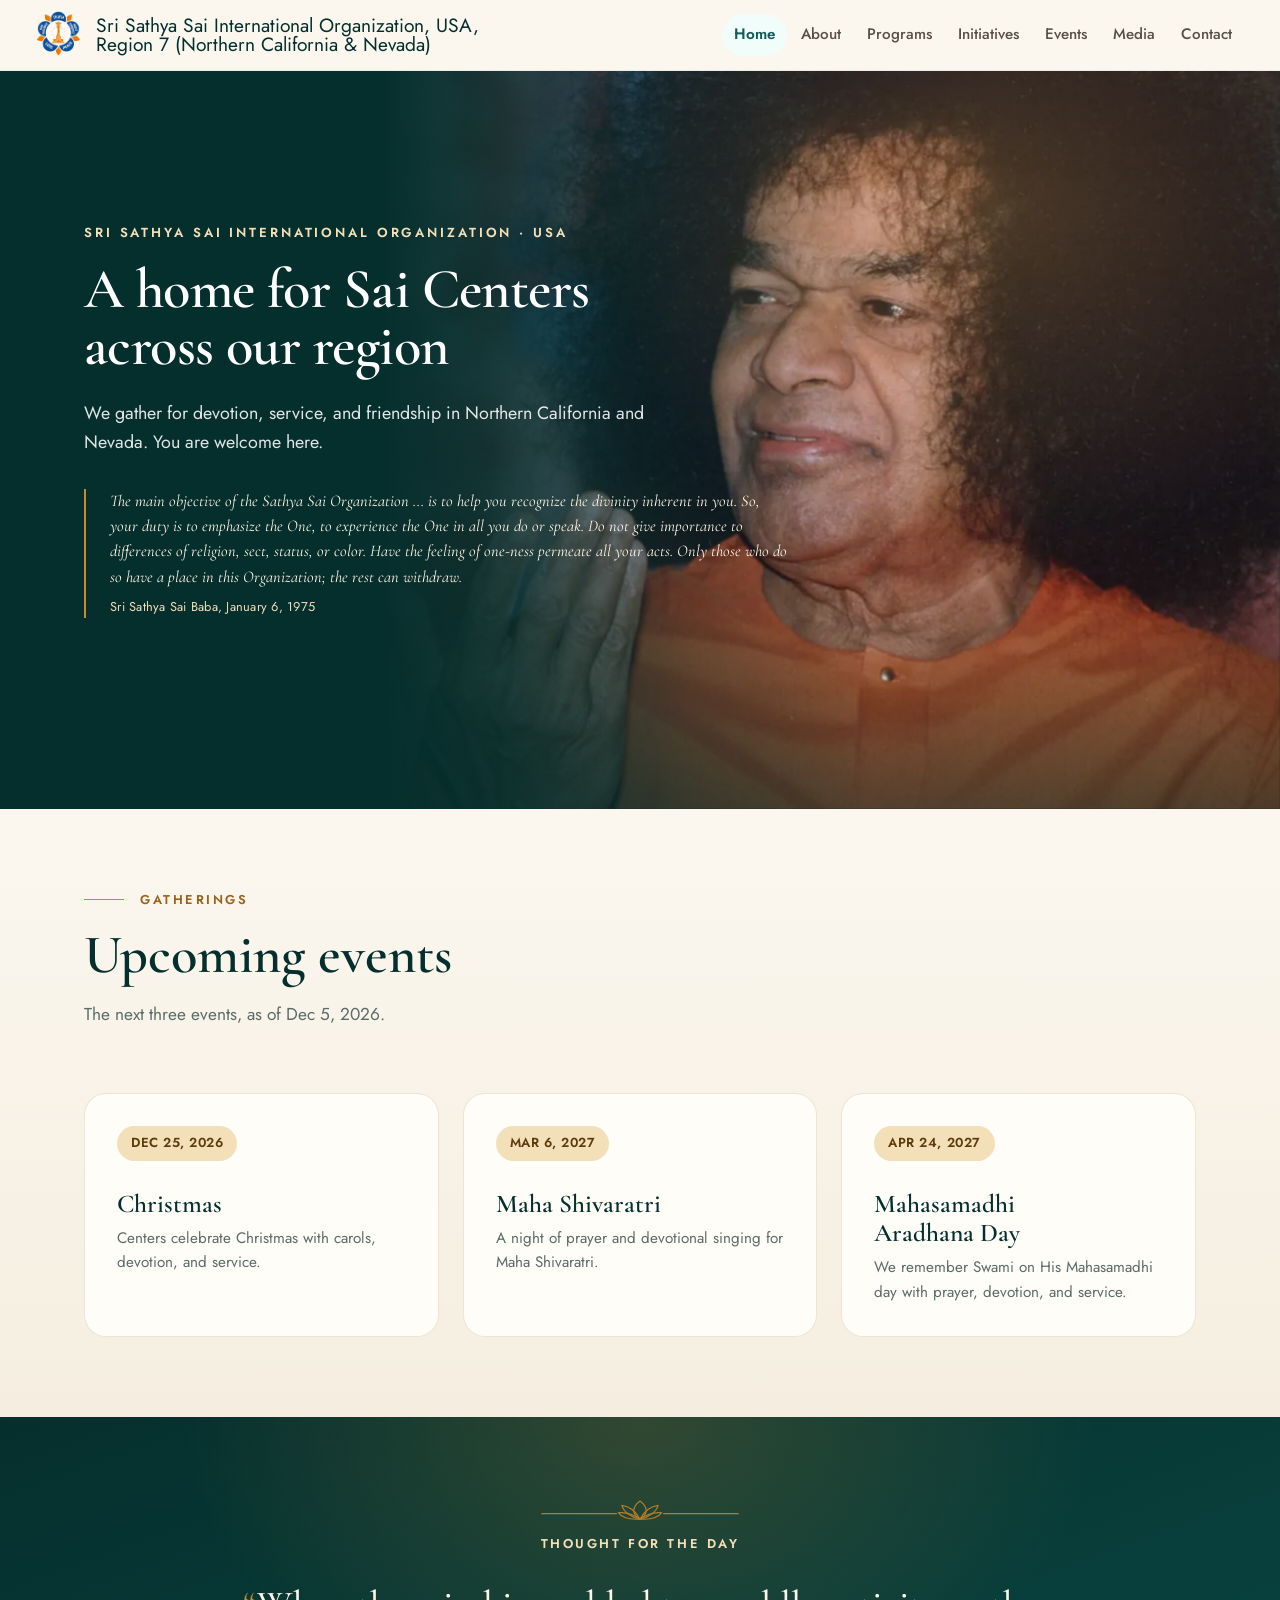
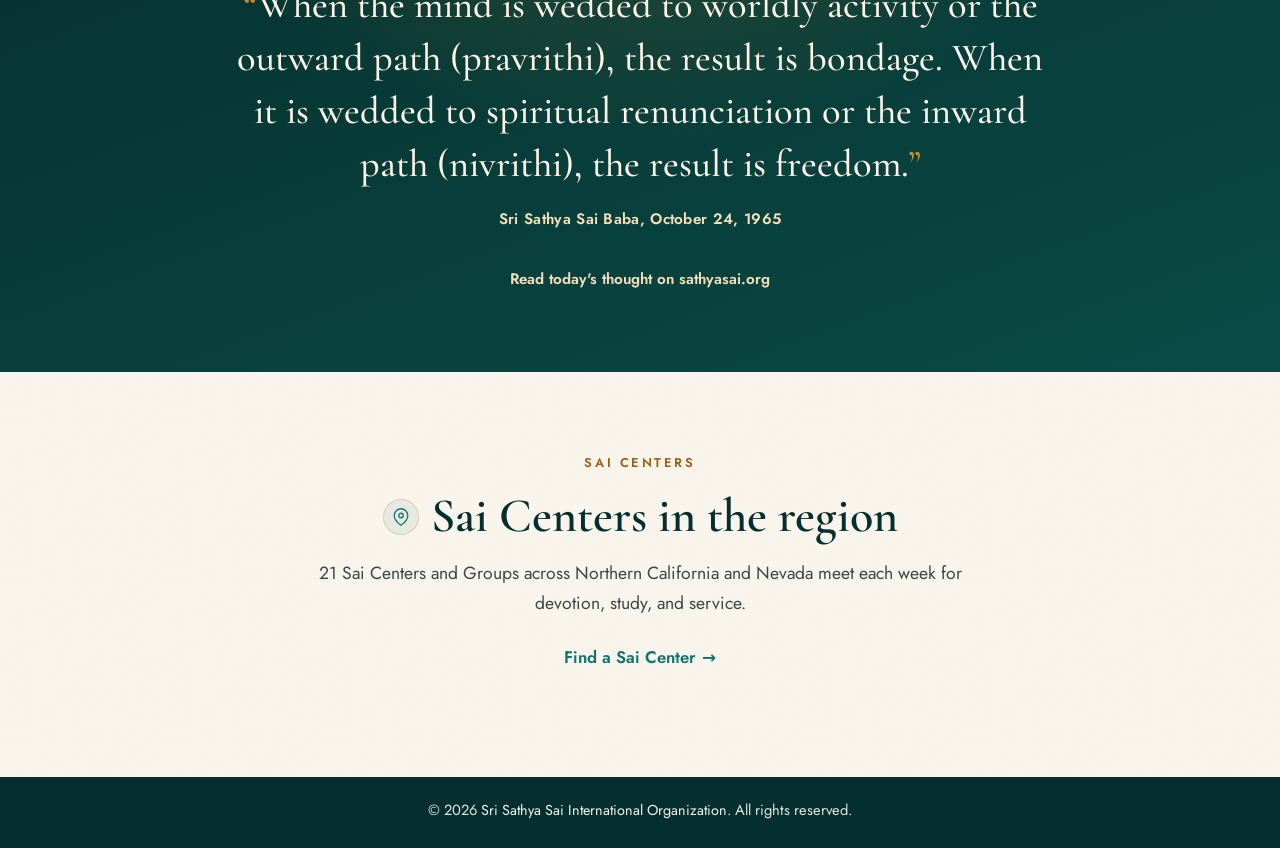
==== commit 187bb489: "Preview: add a Watch the livestream link for Global Akhanda Bhajans." ====
--- a/index.html
+++ b/index.html
@@ -4,8 +4,8 @@
 <head>
 <meta charset="utf-8"/>
 <meta content="width=device-width, initial-scale=1" name="viewport"/>
-<title>Sathya Sai Baba Centers in the Bay Area &amp; Nevada | Region 7</title>
-<meta name="description" content="Sri Sathya Sai Baba Centers of USA Region 7 (SSIO) in the Bay Area, Northern California and Nevada. Find a Sai Center near you, bhajans, SSE (Bal Vikas) and service."/>
+<title>Sathya Sai Centers in the Bay Area &amp; Nevada | Region 7</title>
+<meta name="description" content="Sri Sathya Sai Centers of USA Region 7 (SSIO) in the Bay Area, Northern California and Nevada. Find a Sai Center near you, bhajans, SSE (Bal Vikas) and service."/>
 <meta name="keywords" content="Sathya Sai Baba, Sai Center near me, Sai Centers Bay Area, Sathya Sai Nevada, Region 7, SSIO, SSO, bhajans, SSE, Bal Vikas, SaiCares"/>
 <link rel="canonical" href="https://lakshmisravyavedantham.github.io/region7-mockup-a/"/>
 <link rel="icon" href="images/new_logo2.png" type="image/png"/>
@@ -13,17 +13,17 @@
 <meta property="og:site_name" content="Region 7 Sai Centers"/>
 <meta property="og:locale" content="en_US"/>
 <meta property="og:url" content="https://lakshmisravyavedantham.github.io/region7-mockup-a/"/>
-<meta property="og:title" content="Sathya Sai Baba Centers in the Bay Area &amp; Nevada | Region 7"/>
-<meta property="og:description" content="Sri Sathya Sai Baba Centers of USA Region 7 (SSIO) in the Bay Area, Northern California and Nevada. Find a Sai Center near you, bhajans, SSE (Bal Vikas) and service."/>
+<meta property="og:title" content="Sathya Sai Centers in the Bay Area &amp; Nevada | Region 7"/>
+<meta property="og:description" content="Sri Sathya Sai Centers of USA Region 7 (SSIO) in the Bay Area, Northern California and Nevada. Find a Sai Center near you, bhajans, SSE (Bal Vikas) and service."/>
 <meta property="og:image" content="https://lakshmisravyavedantham.github.io/region7-mockup-a/images/ssio-logo.png"/>
 <meta property="og:image:width" content="397"/>
 <meta property="og:image:height" content="400"/>
 <meta property="og:image:alt" content="Sathya Sai International Organization logo"/>
 <meta name="twitter:card" content="summary"/>
-<meta name="twitter:title" content="Sathya Sai Baba Centers in the Bay Area &amp; Nevada | Region 7"/>
-<meta name="twitter:description" content="Sri Sathya Sai Baba Centers of USA Region 7 (SSIO) in the Bay Area, Northern California and Nevada. Find a Sai Center near you, bhajans, SSE (Bal Vikas) and service."/>
+<meta name="twitter:title" content="Sathya Sai Centers in the Bay Area &amp; Nevada | Region 7"/>
+<meta name="twitter:description" content="Sri Sathya Sai Centers of USA Region 7 (SSIO) in the Bay Area, Northern California and Nevada. Find a Sai Center near you, bhajans, SSE (Bal Vikas) and service."/>
 <meta name="twitter:image" content="https://lakshmisravyavedantham.github.io/region7-mockup-a/images/ssio-logo.png"/>
-<script type="application/ld+json">{"@context":"https://schema.org","@graph":[{"@type":"Organization","@id":"https://lakshmisravyavedantham.github.io/region7-mockup-a/#org","name":"Region 7 Sai Centers","alternateName":["Sri Sathya Sai Baba Centers of USA Region 7","Sathya Sai International Organization USA Region 7","SSIO Region 7"],"url":"https://lakshmisravyavedantham.github.io/region7-mockup-a/","logo":"https://lakshmisravyavedantham.github.io/region7-mockup-a/images/ssio-logo.png","areaServed":[{"@type":"Place","name":"San Francisco Bay Area"},{"@type":"State","name":"California"},{"@type":"State","name":"Nevada"}],"parentOrganization":{"@type":"Organization","name":"Sathya Sai International Organization","url":"https://www.sathyasai.org/"},"sameAs":["https://gab.region7saicenters.org/"]},{"@type":"WebPage","@id":"https://lakshmisravyavedantham.github.io/region7-mockup-a/#page","url":"https://lakshmisravyavedantham.github.io/region7-mockup-a/","name":"Sathya Sai Baba Centers in the Bay Area & Nevada | Region 7","description":"Sri Sathya Sai Baba Centers of USA Region 7 (SSIO) in the Bay Area, Northern California and Nevada. Find a Sai Center near you, bhajans, SSE (Bal Vikas) and service.","isPartOf":{"@type":"WebSite","name":"Region 7 Sai Centers","url":"https://lakshmisravyavedantham.github.io/region7-mockup-a/"},"publisher":{"@id":"https://lakshmisravyavedantham.github.io/region7-mockup-a/#org"},"inLanguage":"en-US"}]}</script>
+<script type="application/ld+json">{"@context":"https://schema.org","@graph":[{"@type":"Organization","@id":"https://lakshmisravyavedantham.github.io/region7-mockup-a/#org","name":"Region 7 Sai Centers","alternateName":["Sri Sathya Sai Centers of USA Region 7","Sathya Sai International Organization USA Region 7","SSIO Region 7"],"url":"https://lakshmisravyavedantham.github.io/region7-mockup-a/","logo":"https://lakshmisravyavedantham.github.io/region7-mockup-a/images/ssio-logo.png","areaServed":[{"@type":"Place","name":"San Francisco Bay Area"},{"@type":"State","name":"California"},{"@type":"State","name":"Nevada"}],"parentOrganization":{"@type":"Organization","name":"Sathya Sai International Organization","url":"https://www.sathyasai.org/"},"sameAs":["https://gab.region7saicenters.org/"]},{"@type":"WebPage","@id":"https://lakshmisravyavedantham.github.io/region7-mockup-a/#page","url":"https://lakshmisravyavedantham.github.io/region7-mockup-a/","name":"Sathya Sai Centers in the Bay Area & Nevada | Region 7","description":"Sri Sathya Sai Centers of USA Region 7 (SSIO) in the Bay Area, Northern California and Nevada. Find a Sai Center near you, bhajans, SSE (Bal Vikas) and service.","isPartOf":{"@type":"WebSite","name":"Region 7 Sai Centers","url":"https://lakshmisravyavedantham.github.io/region7-mockup-a/"},"publisher":{"@id":"https://lakshmisravyavedantham.github.io/region7-mockup-a/#org"},"inLanguage":"en-US"}]}</script>
 <link href="https://fonts.googleapis.com" rel="preconnect"/>
 <link crossorigin="" href="https://fonts.gstatic.com" rel="preconnect"/>
 <link href="https://fonts.googleapis.com/css2?family=Cormorant+Garamond:ital,wght@0,500;0,600;1,500&amp;family=Jost:ital,wght@0,300;0,400;0,500;0,600;0,700;1,400&amp;display=swap" rel="stylesheet"/>
@@ -75,7 +75,7 @@
 <span class="tag">Nov 14–15, 2026</span>
 <h3>Global Akhanda Bhajans</h3>
 <p>Regional 24-hour akhanda bhajan at Aria University, Milpitas.</p>
-<div class="r7-card-actions"><a class="card-link" href="https://region7saicenters.org/region7new/gab/" rel="noopener" target="_blank">GAB site 2026</a><button type="button" class="r7-live-btn" data-r7-live-open><span class="r7-live-dot" aria-hidden="true"></span>Live Streaming<svg class="r7-live-play" aria-hidden="true" viewBox="0 0 24 24" width="13" height="13"><path d="M8 5v14l11-7z" fill="currentColor"/></svg></button></div>
+<div class="r7-card-actions"><a class="card-link" href="https://region7saicenters.org/region7new/gab/" rel="noopener" target="_blank">GAB site 2026</a><a class="r7-live-btn" href="https://www.youtube.com/playlist?list=PLZHVJt9iaNzE" rel="noopener" target="_blank" title="SSSIO REGION 7 GAB - 2026"><span class="r7-live-dot" aria-hidden="true"></span>Watch the livestream<svg class="r7-live-play" aria-hidden="true" viewBox="0 0 24 24" width="13" height="13"><path d="M8 5v14l11-7z" fill="currentColor"/></svg></a></div>
 </article>
 <article class="card">
 <span class="tag">Nov 23, 2026</span>
--- a/styles.css
+++ b/styles.css
@@ -1666,7 +1666,8 @@
 
 /* Home news rows use the shared small outline button */
 .event-row .btn { white-space: nowrap; justify-self: start; }
-@media (max-width: 960px) { .event-row .btn { grid-column: 2; } }
+.event-row .r7-card-actions { justify-self: start; }
+@media (max-width: 960px) { .event-row .btn, .event-row .r7-card-actions { grid-column: 2; } }
 
 /* —— Grids —— */
 .grid-2 { display: grid; grid-template-columns: repeat(2, minmax(0, 1fr)); gap: 20px; }
@@ -2569,7 +2570,7 @@
   .ev-upcoming .event-list { padding: 4px 16px; }
   .ev-upcoming .event-row { grid-template-columns: 60px minmax(0, 1fr); gap: 14px; }
   .ev-upcoming .event-date { width: 60px; height: 60px; }
-  .ev-upcoming .event-row .btn { grid-column: 2; }
+  .ev-upcoming .event-row .btn, .ev-upcoming .event-row .r7-card-actions { grid-column: 2; }
 }
 
 /* Events: yearly cards with the same layout and photo size; actions sit at the bottom */
@@ -3168,7 +3169,7 @@
   .sanctuary .rd-tiles-12 > *, .sanctuary .rd-tiles-12 > :last-child:nth-child(odd) { grid-column: span 12; }
   .sx-news, .sanctuary .contact-row.cr-cols-3, .sanctuary .contact-row.cr-cols-2 { grid-template-columns: minmax(0, 1fr); }
   .sanctuary .event-row { grid-template-columns: 60px minmax(0, 1fr); padding: var(--s2); gap: var(--s2); }
-  .sanctuary .event-row .btn { grid-column: 2; justify-self: start; }
+  .sanctuary .event-row .btn, .sanctuary .event-row .r7-card-actions { grid-column: 2; justify-self: start; }
   .sanctuary .event-date { width: 60px; height: 60px; } .sanctuary .event-date .day { font-size: 1.2rem; }
   .sanctuary .event-row h3 { font-size: 1.3rem; }
   .sanctuary .sx-yearly .ev-feature, .sanctuary .sx-yearly .ev-feature:nth-child(even) { grid-template-columns: minmax(0, 1fr); gap: var(--s4); }
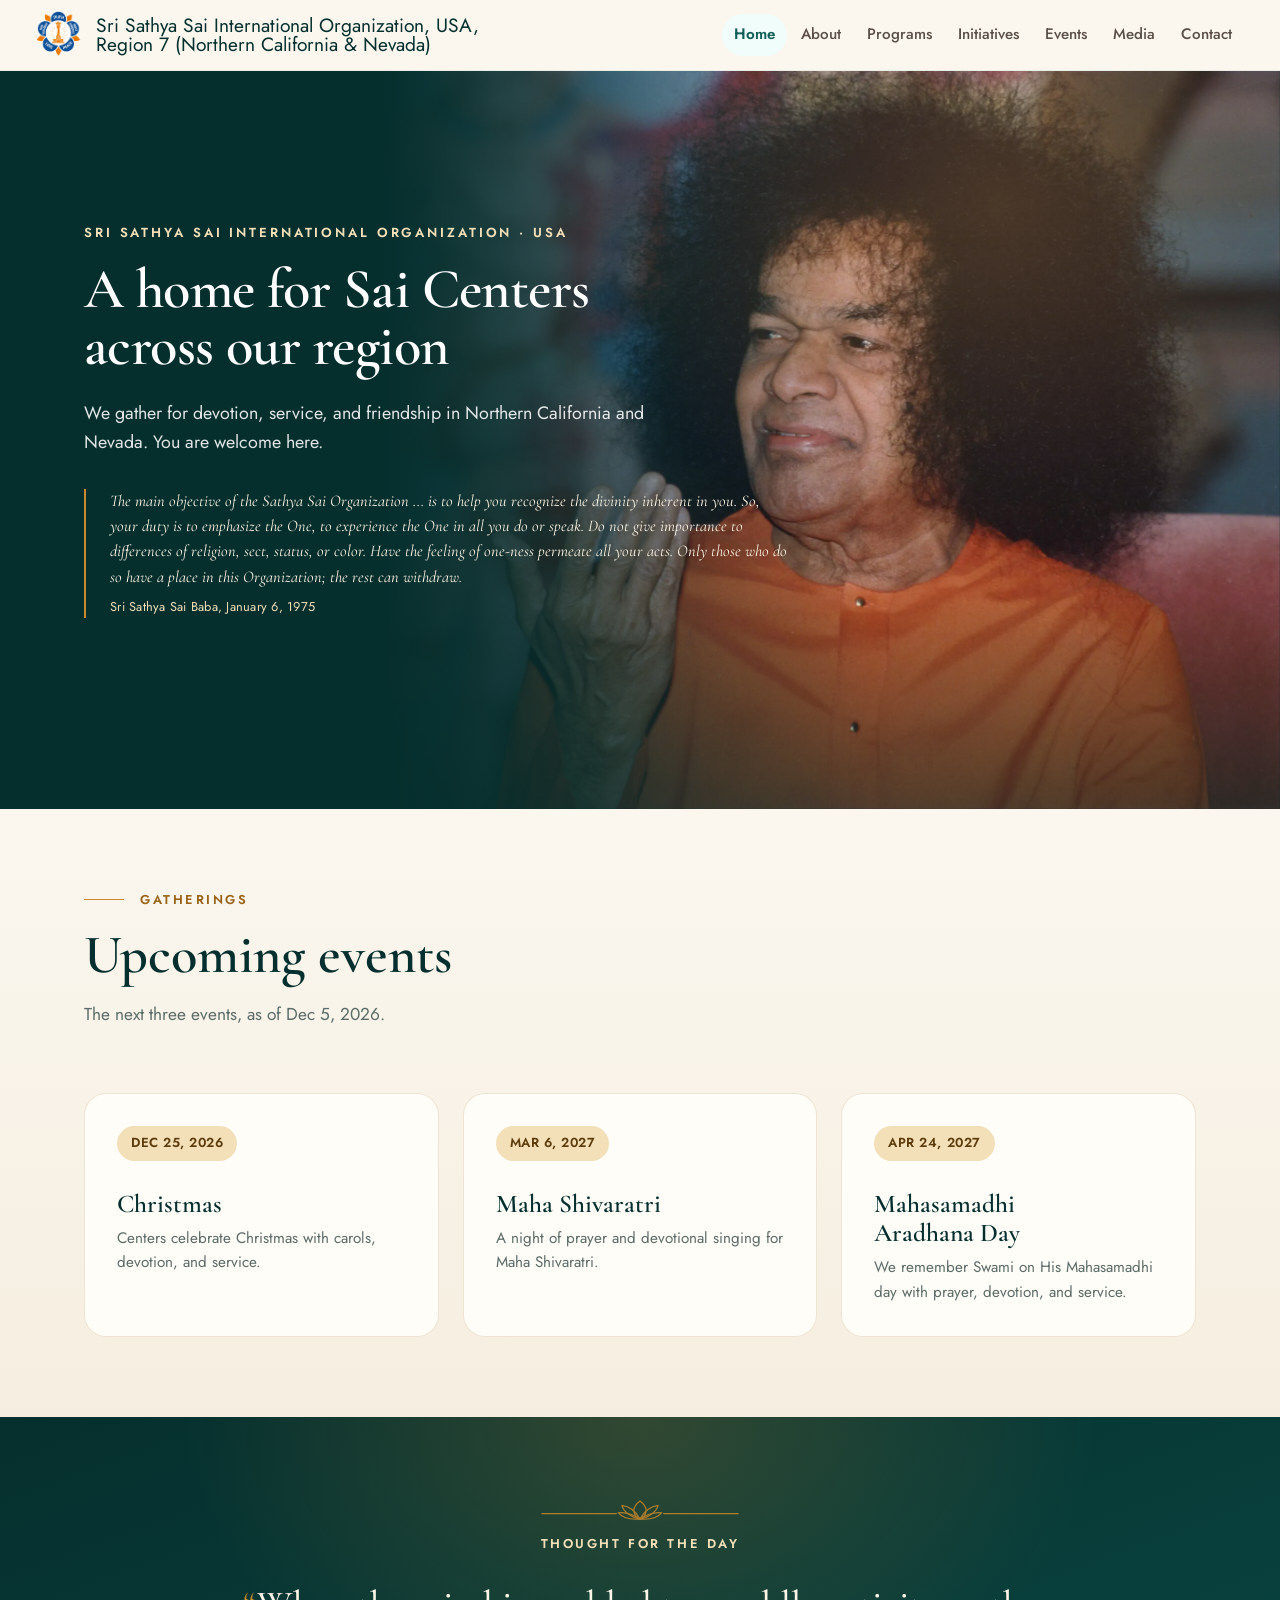
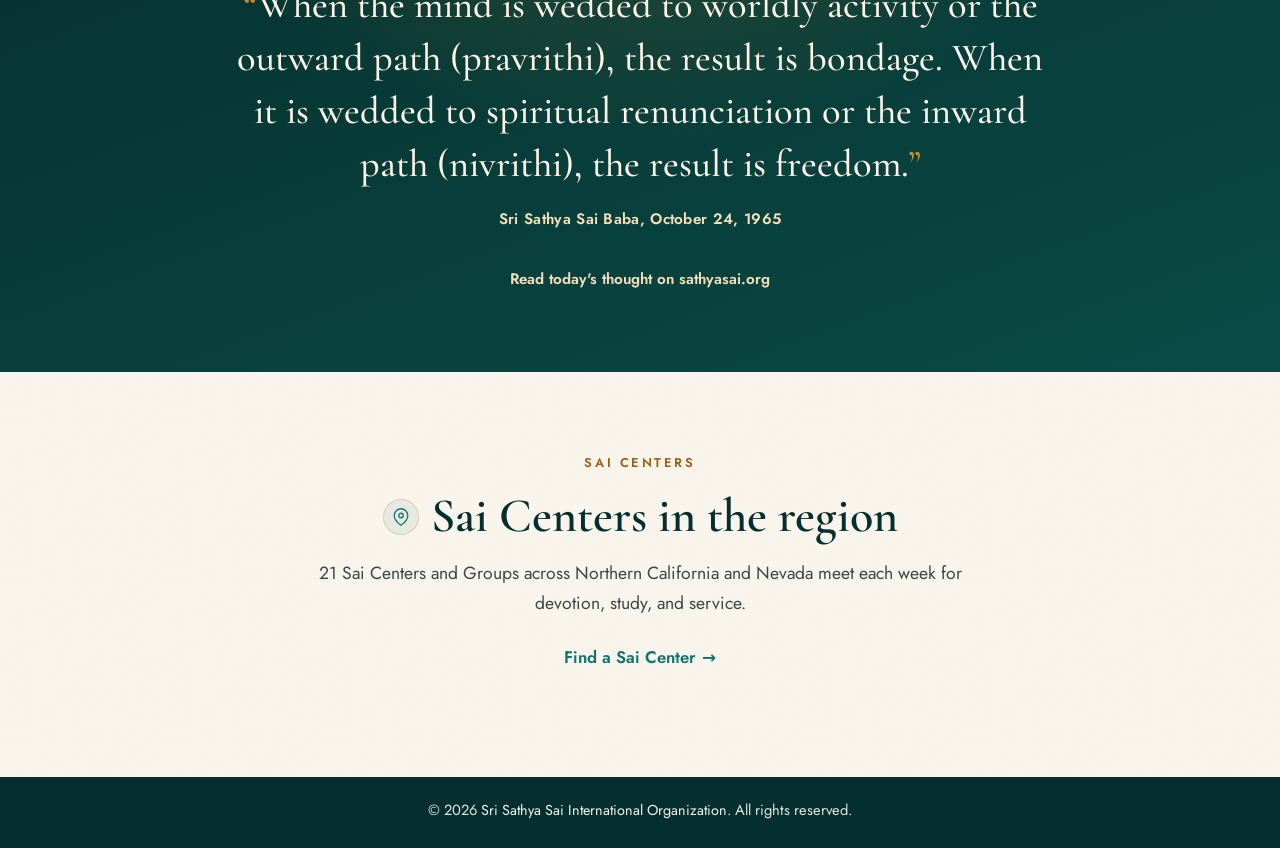
==== commit a2c0f8e2: "Preview: show Swami's Birthday on Saturday, Nov 21, 2026 only. Later years still use the recurring N" ====
--- a/index.html
+++ b/index.html
@@ -78,7 +78,7 @@
 <div class="r7-card-actions"><a class="card-link" href="https://region7saicenters.org/region7new/gab/" rel="noopener" target="_blank">GAB site 2026</a><a class="r7-live-btn" href="https://www.youtube.com/playlist?list=PLZHVJt9iaNzE" rel="noopener" target="_blank" title="SSSIO REGION 7 GAB - 2026"><span class="r7-live-dot" aria-hidden="true"></span>Watch the livestream<svg class="r7-live-play" aria-hidden="true" viewBox="0 0 24 24" width="13" height="13"><path d="M8 5v14l11-7z" fill="currentColor"/></svg></a></div>
 </article>
 <article class="card">
-<span class="tag">Nov 23, 2026</span>
+<span class="tag">Nov 21, 2026</span>
 <h3>Swami's Birthday</h3>
 <p>Centers and the region celebrate Sri Sathya Sai Baba's Birthday each year.</p>
 </article>
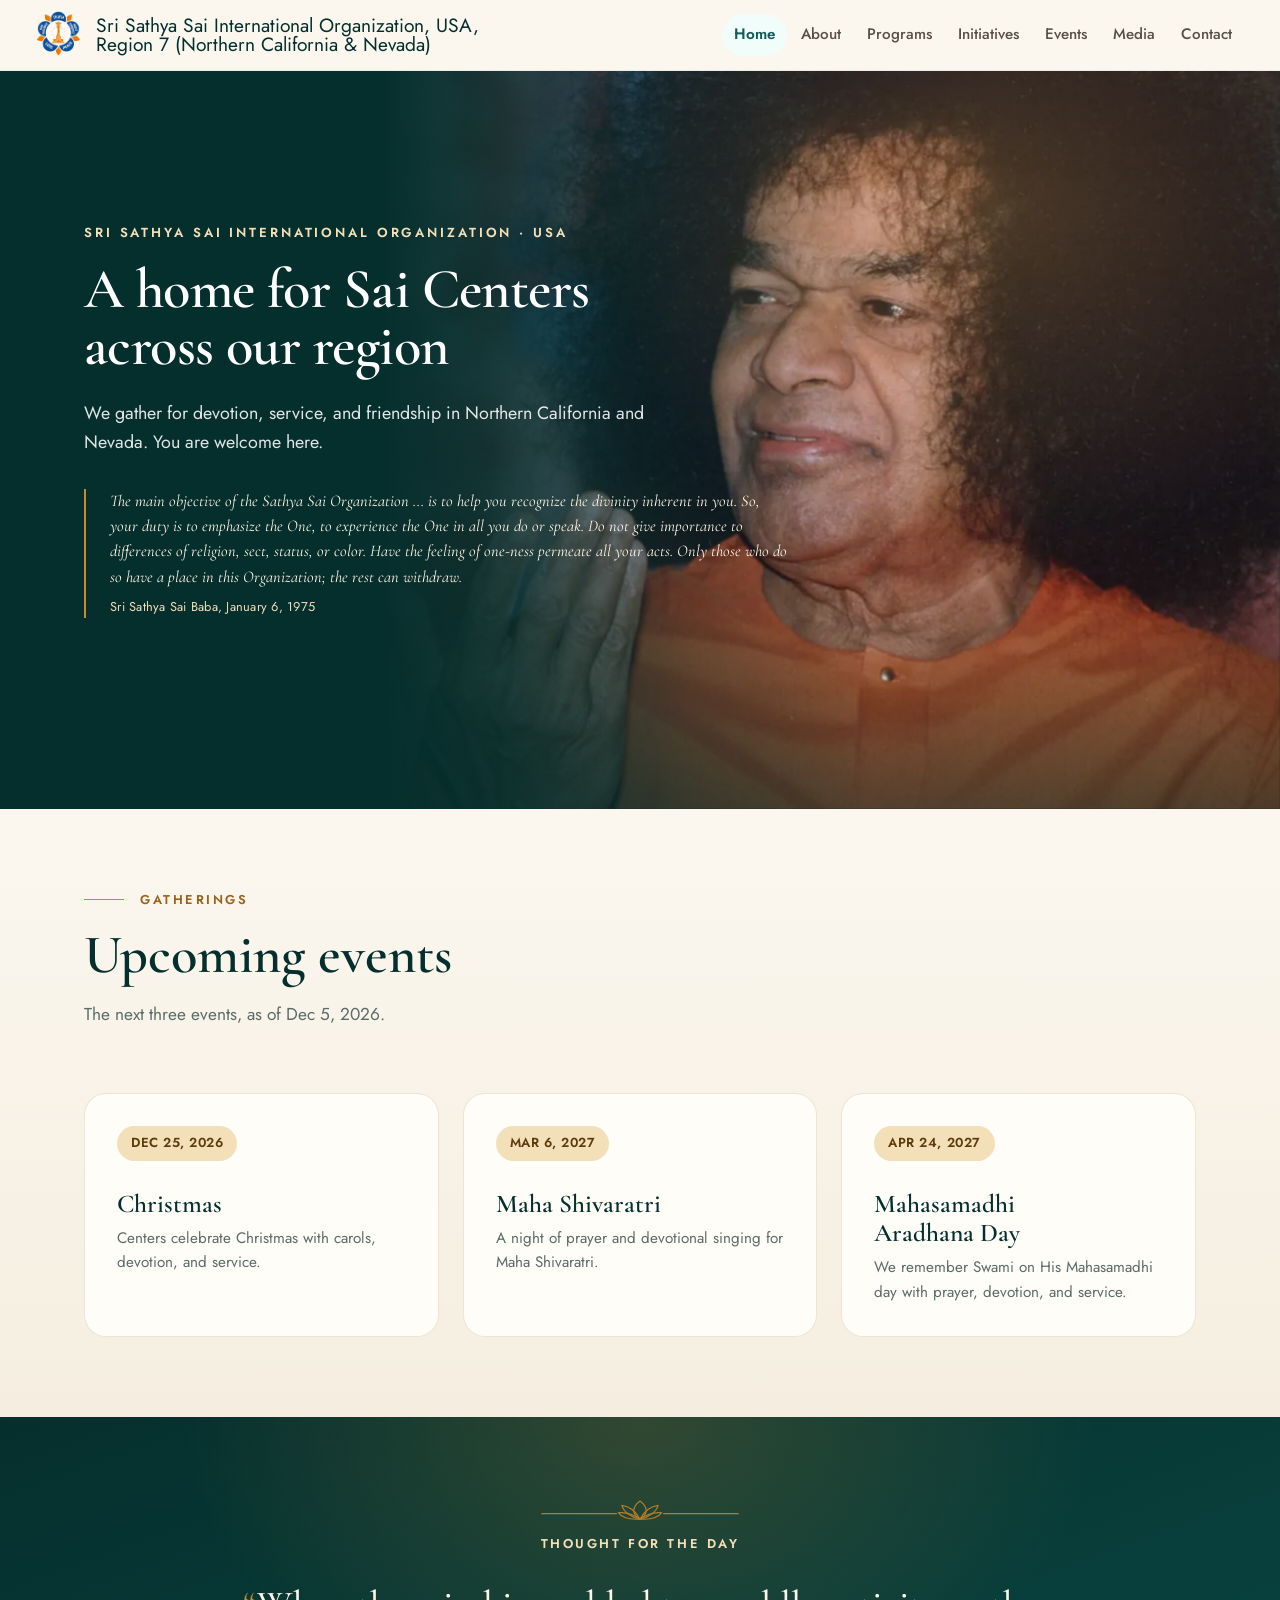
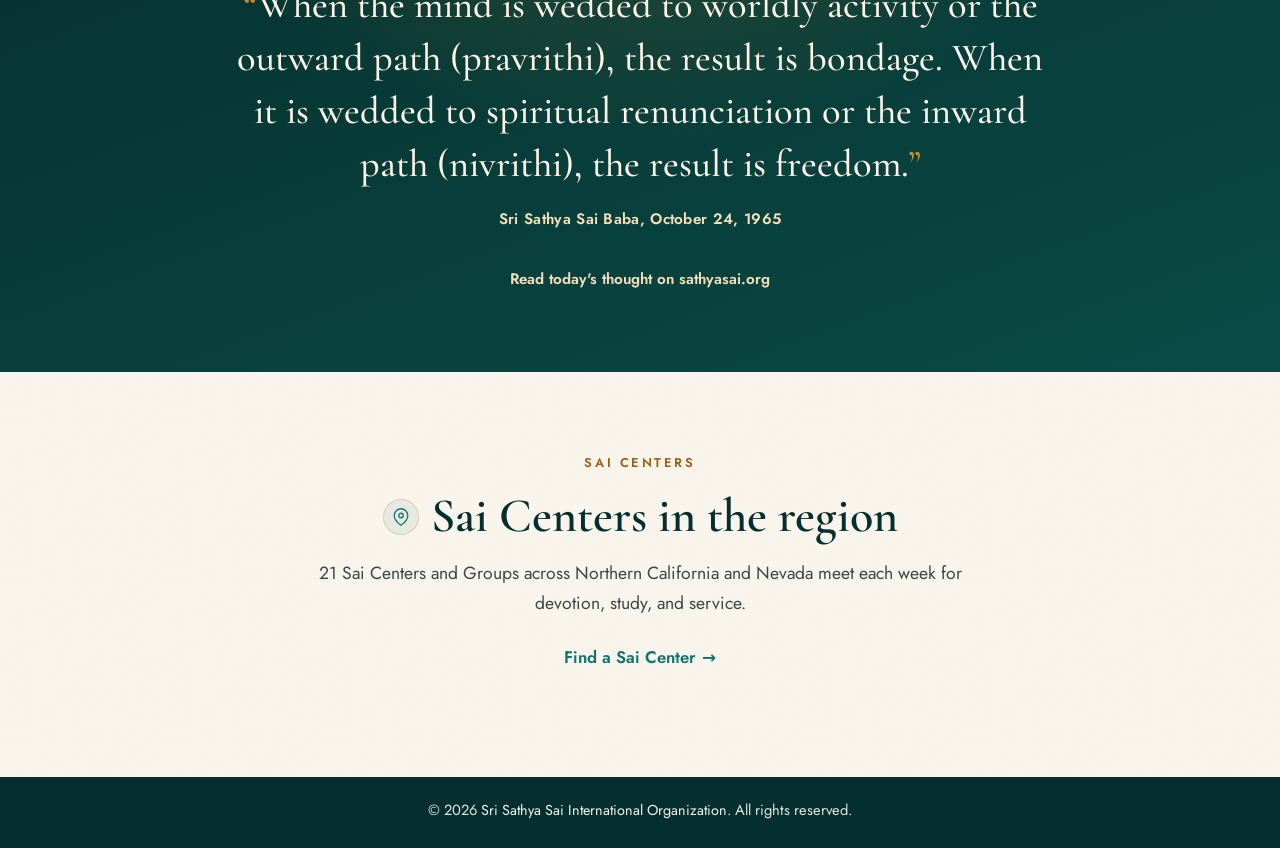
==== commit e7d9af0d: "Preview: show Recording instead of Watch the livestream for GAB. The playlist link stays the same." ====
--- a/index.html
+++ b/index.html
@@ -75,7 +75,7 @@
 <span class="tag">Nov 14–15, 2026</span>
 <h3>Global Akhanda Bhajans</h3>
 <p>Regional 24-hour akhanda bhajan at Aria University, Milpitas.</p>
-<div class="r7-card-actions"><a class="card-link" href="https://region7saicenters.org/region7new/gab/" rel="noopener" target="_blank">GAB site 2026</a><a class="r7-live-btn" href="https://www.youtube.com/playlist?list=PLZHVJt9iaNzE" rel="noopener" target="_blank" title="SSSIO REGION 7 GAB - 2026"><span class="r7-live-dot" aria-hidden="true"></span>Watch the livestream<svg class="r7-live-play" aria-hidden="true" viewBox="0 0 24 24" width="13" height="13"><path d="M8 5v14l11-7z" fill="currentColor"/></svg></a></div>
+<div class="r7-card-actions"><a class="card-link" href="https://region7saicenters.org/region7new/gab/" rel="noopener" target="_blank">GAB site 2026</a><a class="r7-live-btn" href="https://www.youtube.com/playlist?list=PLZHVJt9iaNzE" rel="noopener" target="_blank" title="SSSIO REGION 7 GAB - 2026"><span class="r7-live-dot" aria-hidden="true"></span>Recording<svg class="r7-live-play" aria-hidden="true" viewBox="0 0 24 24" width="13" height="13"><path d="M8 5v14l11-7z" fill="currentColor"/></svg></a></div>
 </article>
 <article class="card">
 <span class="tag">Nov 21, 2026</span>
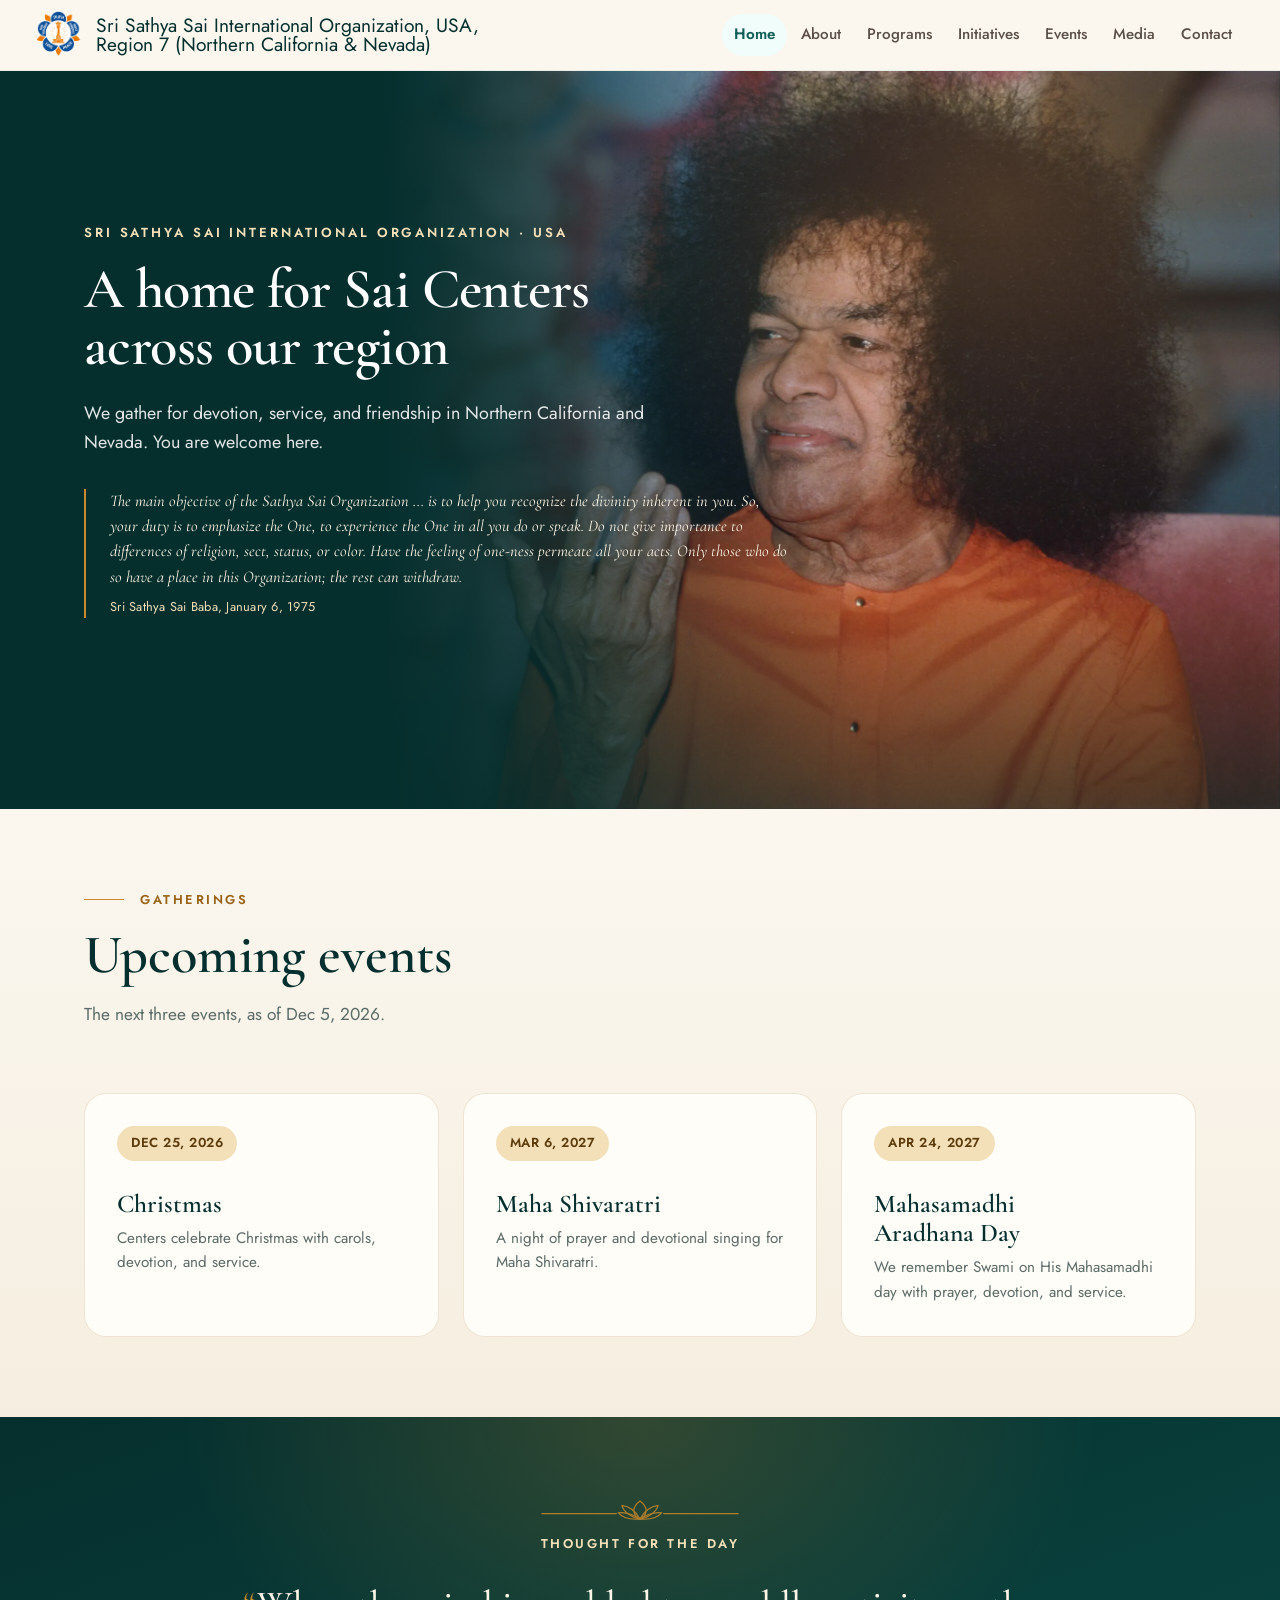
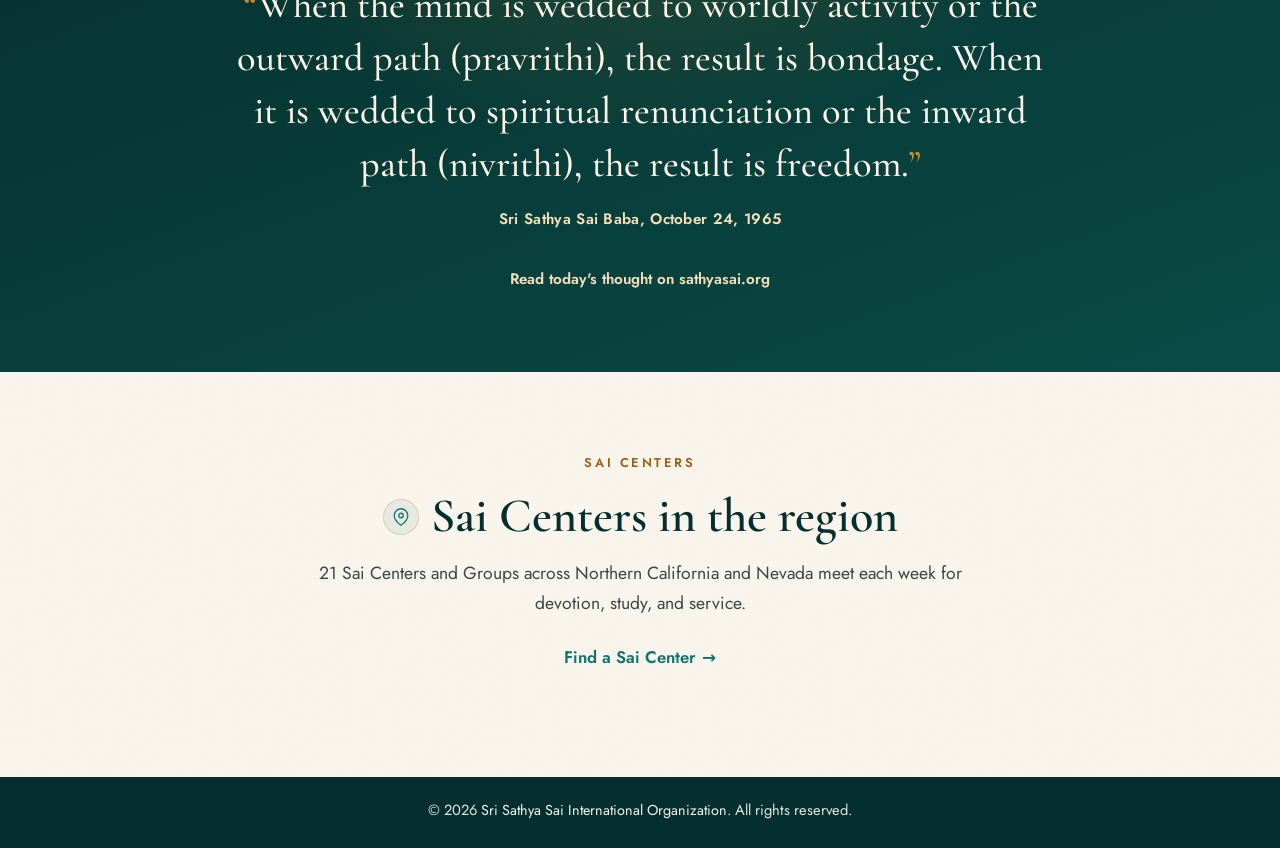
==== commit c006487e: "SEO: point canonical, og:url, JSON-LD, robots and sitemap at region7-mockup-a.vercel.app; noindex th" ====
--- a/index.html
+++ b/index.html
@@ -7,23 +7,24 @@
 <title>Sathya Sai Centers in the Bay Area &amp; Nevada | Region 7</title>
 <meta name="description" content="Sri Sathya Sai Centers of USA Region 7 (SSIO) in the Bay Area, Northern California and Nevada. Find a Sai Center near you, bhajans, SSE (Bal Vikas) and service."/>
 <meta name="keywords" content="Sathya Sai Baba, Sai Center near me, Sai Centers Bay Area, Sathya Sai Nevada, Region 7, SSIO, SSO, bhajans, SSE, Bal Vikas, SaiCares"/>
-<link rel="canonical" href="https://lakshmisravyavedantham.github.io/region7-mockup-a/"/>
+<link rel="canonical" href="https://region7-mockup-a.vercel.app/"/>
+<script>if(/\.github\.io$/i.test(location.hostname)){var m=document.createElement("meta");m.name="robots";m.content="noindex, follow";document.head.appendChild(m);}</script>
 <link rel="icon" href="images/new_logo2.png" type="image/png"/>
 <meta property="og:type" content="website"/>
 <meta property="og:site_name" content="Region 7 Sai Centers"/>
 <meta property="og:locale" content="en_US"/>
-<meta property="og:url" content="https://lakshmisravyavedantham.github.io/region7-mockup-a/"/>
+<meta property="og:url" content="https://region7-mockup-a.vercel.app/"/>
 <meta property="og:title" content="Sathya Sai Centers in the Bay Area &amp; Nevada | Region 7"/>
 <meta property="og:description" content="Sri Sathya Sai Centers of USA Region 7 (SSIO) in the Bay Area, Northern California and Nevada. Find a Sai Center near you, bhajans, SSE (Bal Vikas) and service."/>
-<meta property="og:image" content="https://lakshmisravyavedantham.github.io/region7-mockup-a/images/ssio-logo.png"/>
+<meta property="og:image" content="https://region7-mockup-a.vercel.app/images/ssio-logo.png"/>
 <meta property="og:image:width" content="397"/>
 <meta property="og:image:height" content="400"/>
 <meta property="og:image:alt" content="Sathya Sai International Organization logo"/>
 <meta name="twitter:card" content="summary"/>
 <meta name="twitter:title" content="Sathya Sai Centers in the Bay Area &amp; Nevada | Region 7"/>
 <meta name="twitter:description" content="Sri Sathya Sai Centers of USA Region 7 (SSIO) in the Bay Area, Northern California and Nevada. Find a Sai Center near you, bhajans, SSE (Bal Vikas) and service."/>
-<meta name="twitter:image" content="https://lakshmisravyavedantham.github.io/region7-mockup-a/images/ssio-logo.png"/>
-<script type="application/ld+json">{"@context":"https://schema.org","@graph":[{"@type":"Organization","@id":"https://lakshmisravyavedantham.github.io/region7-mockup-a/#org","name":"Region 7 Sai Centers","alternateName":["Sri Sathya Sai Centers of USA Region 7","Sathya Sai International Organization USA Region 7","SSIO Region 7"],"url":"https://lakshmisravyavedantham.github.io/region7-mockup-a/","logo":"https://lakshmisravyavedantham.github.io/region7-mockup-a/images/ssio-logo.png","areaServed":[{"@type":"Place","name":"San Francisco Bay Area"},{"@type":"State","name":"California"},{"@type":"State","name":"Nevada"}],"parentOrganization":{"@type":"Organization","name":"Sathya Sai International Organization","url":"https://www.sathyasai.org/"},"sameAs":["https://gab.region7saicenters.org/"]},{"@type":"WebPage","@id":"https://lakshmisravyavedantham.github.io/region7-mockup-a/#page","url":"https://lakshmisravyavedantham.github.io/region7-mockup-a/","name":"Sathya Sai Centers in the Bay Area & Nevada | Region 7","description":"Sri Sathya Sai Centers of USA Region 7 (SSIO) in the Bay Area, Northern California and Nevada. Find a Sai Center near you, bhajans, SSE (Bal Vikas) and service.","isPartOf":{"@type":"WebSite","name":"Region 7 Sai Centers","url":"https://lakshmisravyavedantham.github.io/region7-mockup-a/"},"publisher":{"@id":"https://lakshmisravyavedantham.github.io/region7-mockup-a/#org"},"inLanguage":"en-US"}]}</script>
+<meta name="twitter:image" content="https://region7-mockup-a.vercel.app/images/ssio-logo.png"/>
+<script type="application/ld+json">{"@context":"https://schema.org","@graph":[{"@type":"Organization","@id":"https://region7-mockup-a.vercel.app/#org","name":"Region 7 Sai Centers","alternateName":["Sri Sathya Sai Centers of USA Region 7","Sathya Sai International Organization USA Region 7","SSIO Region 7"],"url":"https://region7-mockup-a.vercel.app/","logo":"https://region7-mockup-a.vercel.app/images/ssio-logo.png","areaServed":[{"@type":"Place","name":"San Francisco Bay Area"},{"@type":"State","name":"California"},{"@type":"State","name":"Nevada"}],"parentOrganization":{"@type":"Organization","name":"Sathya Sai International Organization","url":"https://www.sathyasai.org/"},"sameAs":["https://gab.region7saicenters.org/"]},{"@type":"WebPage","@id":"https://region7-mockup-a.vercel.app/#page","url":"https://region7-mockup-a.vercel.app/","name":"Sathya Sai Centers in the Bay Area & Nevada | Region 7","description":"Sri Sathya Sai Centers of USA Region 7 (SSIO) in the Bay Area, Northern California and Nevada. Find a Sai Center near you, bhajans, SSE (Bal Vikas) and service.","isPartOf":{"@type":"WebSite","name":"Region 7 Sai Centers","url":"https://region7-mockup-a.vercel.app/"},"publisher":{"@id":"https://region7-mockup-a.vercel.app/#org"},"inLanguage":"en-US"}]}</script>
 <link href="https://fonts.googleapis.com" rel="preconnect"/>
 <link crossorigin="" href="https://fonts.gstatic.com" rel="preconnect"/>
 <link href="https://fonts.googleapis.com/css2?family=Cormorant+Garamond:ital,wght@0,500;0,600;1,500&amp;family=Jost:ital,wght@0,300;0,400;0,500;0,600;0,700;1,400&amp;display=swap" rel="stylesheet"/>
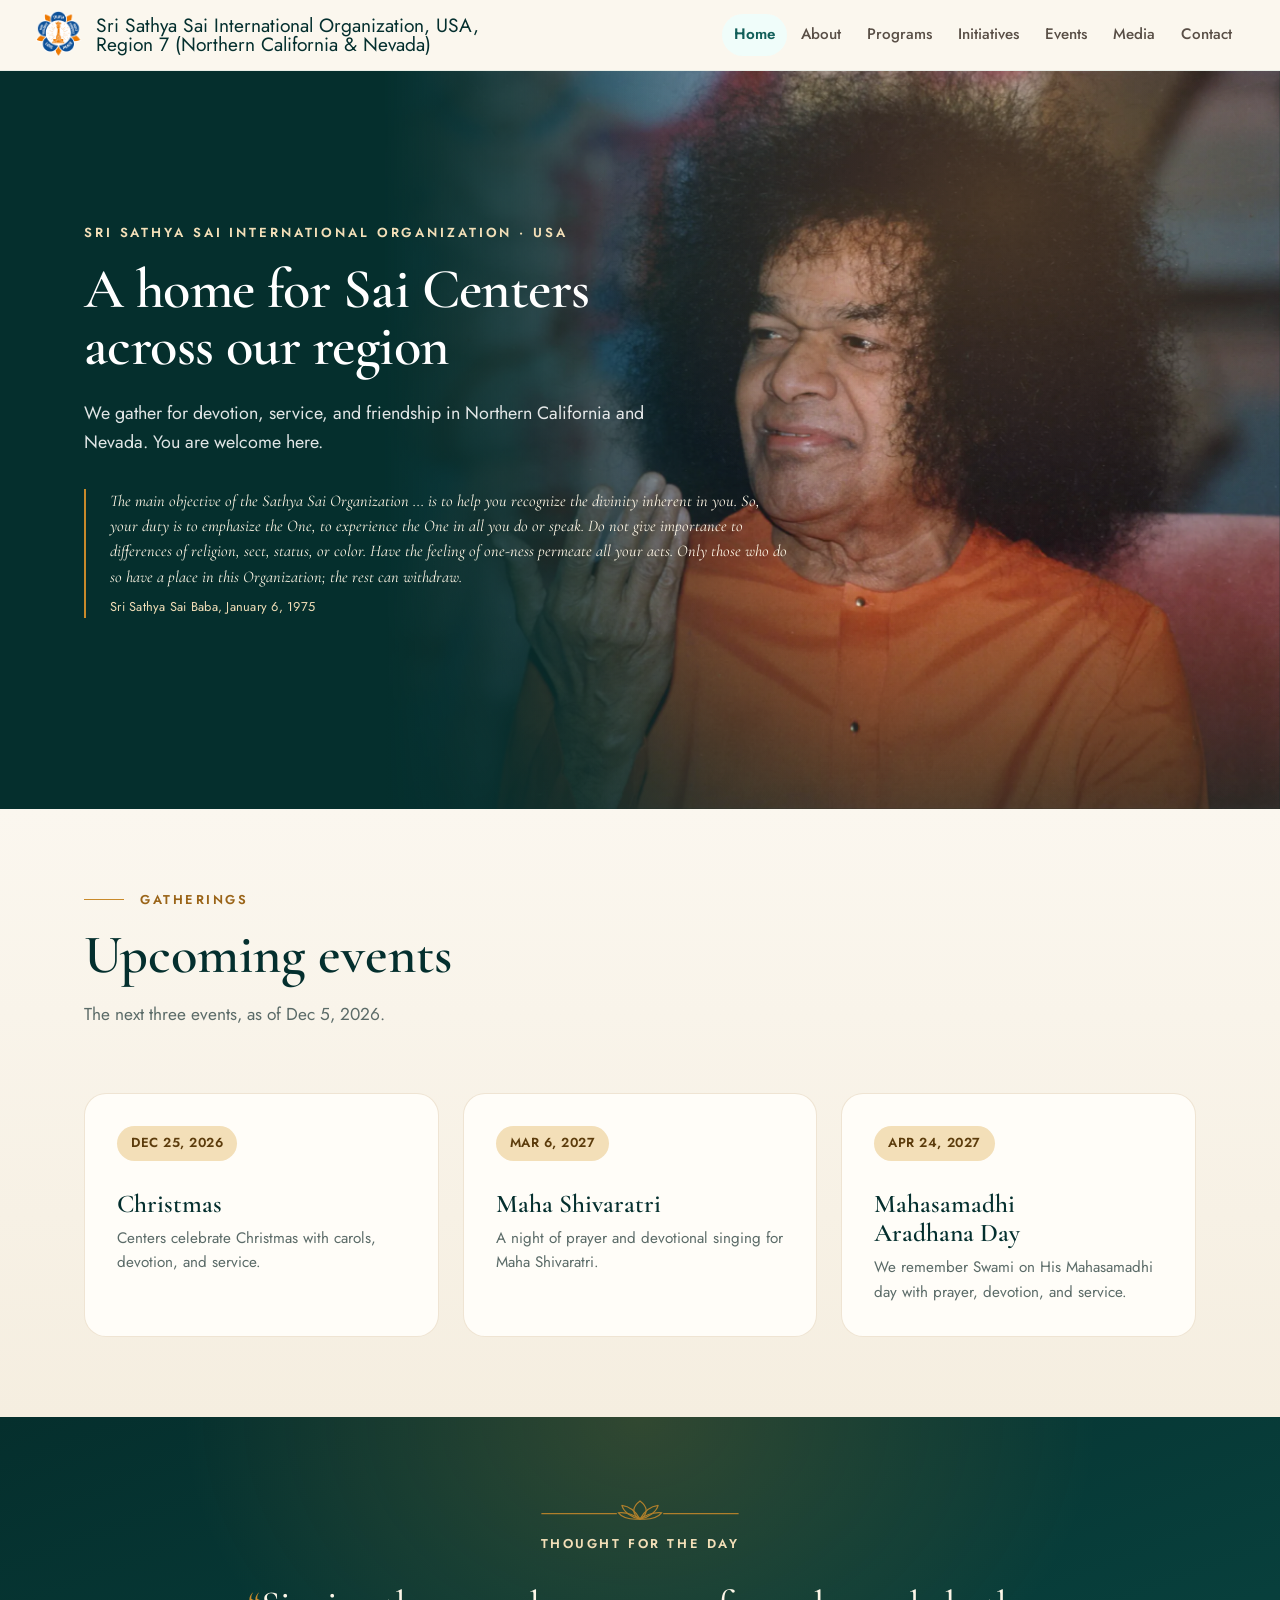
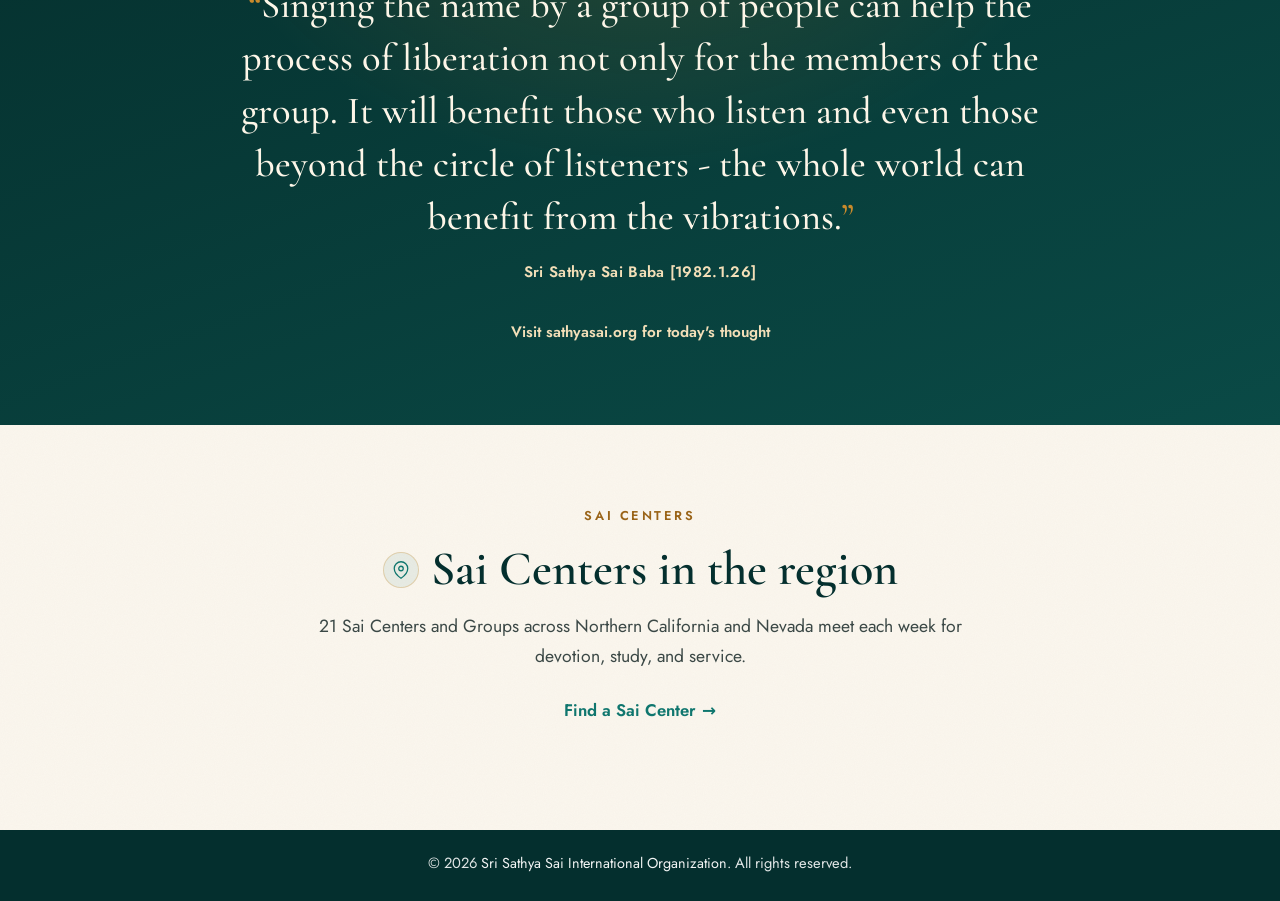
==== commit 16af08a3: "Use one regional roster and refresh visitor and event information" ====
--- a/index.html
+++ b/index.html
@@ -66,23 +66,8 @@
 <p class="rd-hero-lead">We gather for devotion, service, and friendship in Northern California and Nevada. You are welcome here.</p>
 <figure class="rd-hero-q"><blockquote>The main objective of the Sathya Sai Organization ... is to help you recognize the divinity inherent in you. So, your duty is to emphasize the One, to experience the One in all you do or speak. Do not give importance to differences of religion, sect, status, or color. Have the feeling of one-ness permeate all your acts. Only those who do so have a place in this Organization; the rest can withdraw.</blockquote><figcaption>Sri Sathya Sai Baba, January 6, 1975</figcaption></figure>
 </div>
-</section><section class="rd-sec sx-upcoming" id="events"><div class="rd-wrap"><header class="rd-head" data-reveal=""><p class="rd-kicker"><span>Gatherings</span></p><h2>Upcoming events</h2><p class="rd-sub-lead">The next three events, as of <span id="events-asof">Oct 7, 2026</span>.</p></header><div class="card-grid-3" id="upcoming-events">
-<article class="card">
-<span class="tag">Oct 20, 2026</span>
-<h3>Avatar Declaration Day</h3>
-<p>We mark Avatar Declaration Day with devotion and study across centers.</p>
-</article>
-<article class="card">
-<span class="tag">Nov 14–15, 2026</span>
-<h3>Global Akhanda Bhajans</h3>
-<p>Regional 24-hour akhanda bhajan at Aria University, Milpitas.</p>
-<div class="r7-card-actions"><a class="card-link" href="https://region7saicenters.org/region7new/gab/" rel="noopener" target="_blank">GAB site 2026</a><a class="r7-live-btn" href="https://www.youtube.com/playlist?list=PLZHVJt9iaNzE" rel="noopener" target="_blank" title="SSSIO REGION 7 GAB - 2026"><span class="r7-live-dot" aria-hidden="true"></span>Recording<svg class="r7-live-play" aria-hidden="true" viewBox="0 0 24 24" width="13" height="13"><path d="M8 5v14l11-7z" fill="currentColor"/></svg></a></div>
-</article>
-<article class="card">
-<span class="tag">Nov 21, 2026</span>
-<h3>Swami's Birthday</h3>
-<p>Centers and the region celebrate Sri Sathya Sai Baba's Birthday each year.</p>
-</article>
+</section><section class="rd-sec sx-upcoming" id="events"><div class="rd-wrap"><header class="rd-head" data-reveal=""><p class="rd-kicker"><span>Gatherings</span></p><h2>Upcoming events</h2><p class="rd-sub-lead">The next three events, as of <span id="events-asof">the current date</span>.</p></header><div class="card-grid-3" id="upcoming-events">
+<article class="card"><h3>Regional calendar</h3><p>Current dates appear here when the calendar loads.</p><a class="card-link" href="events.html">View all events</a></article>
 </div></div></section><section class="rd-sec sx-thought" id="thought"><div class="rd-wrap"><figure aria-live="polite" class="thought" data-thought="">
 <span class="thought-orn"><svg aria-hidden="true" class="lotus-line" focusable="false" viewbox="0 0 220 28"><path d="M2 18 H84"></path><path d="M136 18 H218"></path><path d="M110 4 C102 10 100 18 110 24 C120 18 118 10 110 4 Z"></path><path d="M110 24 C100 22 92 16 90 9 C98 10 105 15 110 24 Z"></path><path d="M110 24 C120 22 128 16 130 9 C122 10 115 15 110 24 Z"></path><path d="M110 24 C98 25 90 22 86 17 C95 16 103 19 110 24 Z"></path><path d="M110 24 C122 25 130 22 134 17 C125 16 117 19 110 24 Z"></path></svg></span>
 <p class="thought-label">Thought for the day</p>
@@ -101,22 +86,5 @@
 <script defer="" src="thoughts-data.js"></script>
 <script defer="" src="thought.js"></script>
 <script defer="" src="anim.js"></script>
-<div class="r7-live-modal" id="r7-live-modal" role="dialog" aria-modal="true" aria-labelledby="r7-live-title" hidden>
-<div class="r7-live-backdrop" data-r7-live-close></div>
-<div class="r7-live-card">
-<button type="button" class="r7-live-x" data-r7-live-close aria-label="Close">&times;</button>
-<div class="r7-live-icon" aria-hidden="true"><span class="r7-live-dot"></span></div>
-<h2 id="r7-live-title" class="r7-live-title">Live Streaming</h2>
-<p class="r7-live-text">Live streaming starts <strong>Saturday, November 14, 2026</strong> at <strong>5:00 PM PT</strong></p>
-<div class="r7-live-actions"><button type="button" class="r7-live-close" data-r7-live-close>Close</button></div>
-</div>
-</div>
-<script>
-(function(){var m=document.getElementById('r7-live-modal');if(!m)return;var last;
-function open(e){e.preventDefault();last=document.activeElement;m.hidden=false;document.body.classList.add('r7-modal-open');m.querySelector('.r7-live-close').focus();}
-function close(){m.hidden=true;document.body.classList.remove('r7-modal-open');if(last)last.focus();}
-document.addEventListener('click',function(e){var b=e.target.closest('[data-r7-live-open]');if(b)open(e);else if(e.target.closest('[data-r7-live-close]'))close();});
-document.addEventListener('keydown',function(e){if(e.key==='Escape'&&!m.hidden)close();});})();
-</script>
 </body>
 </html>
